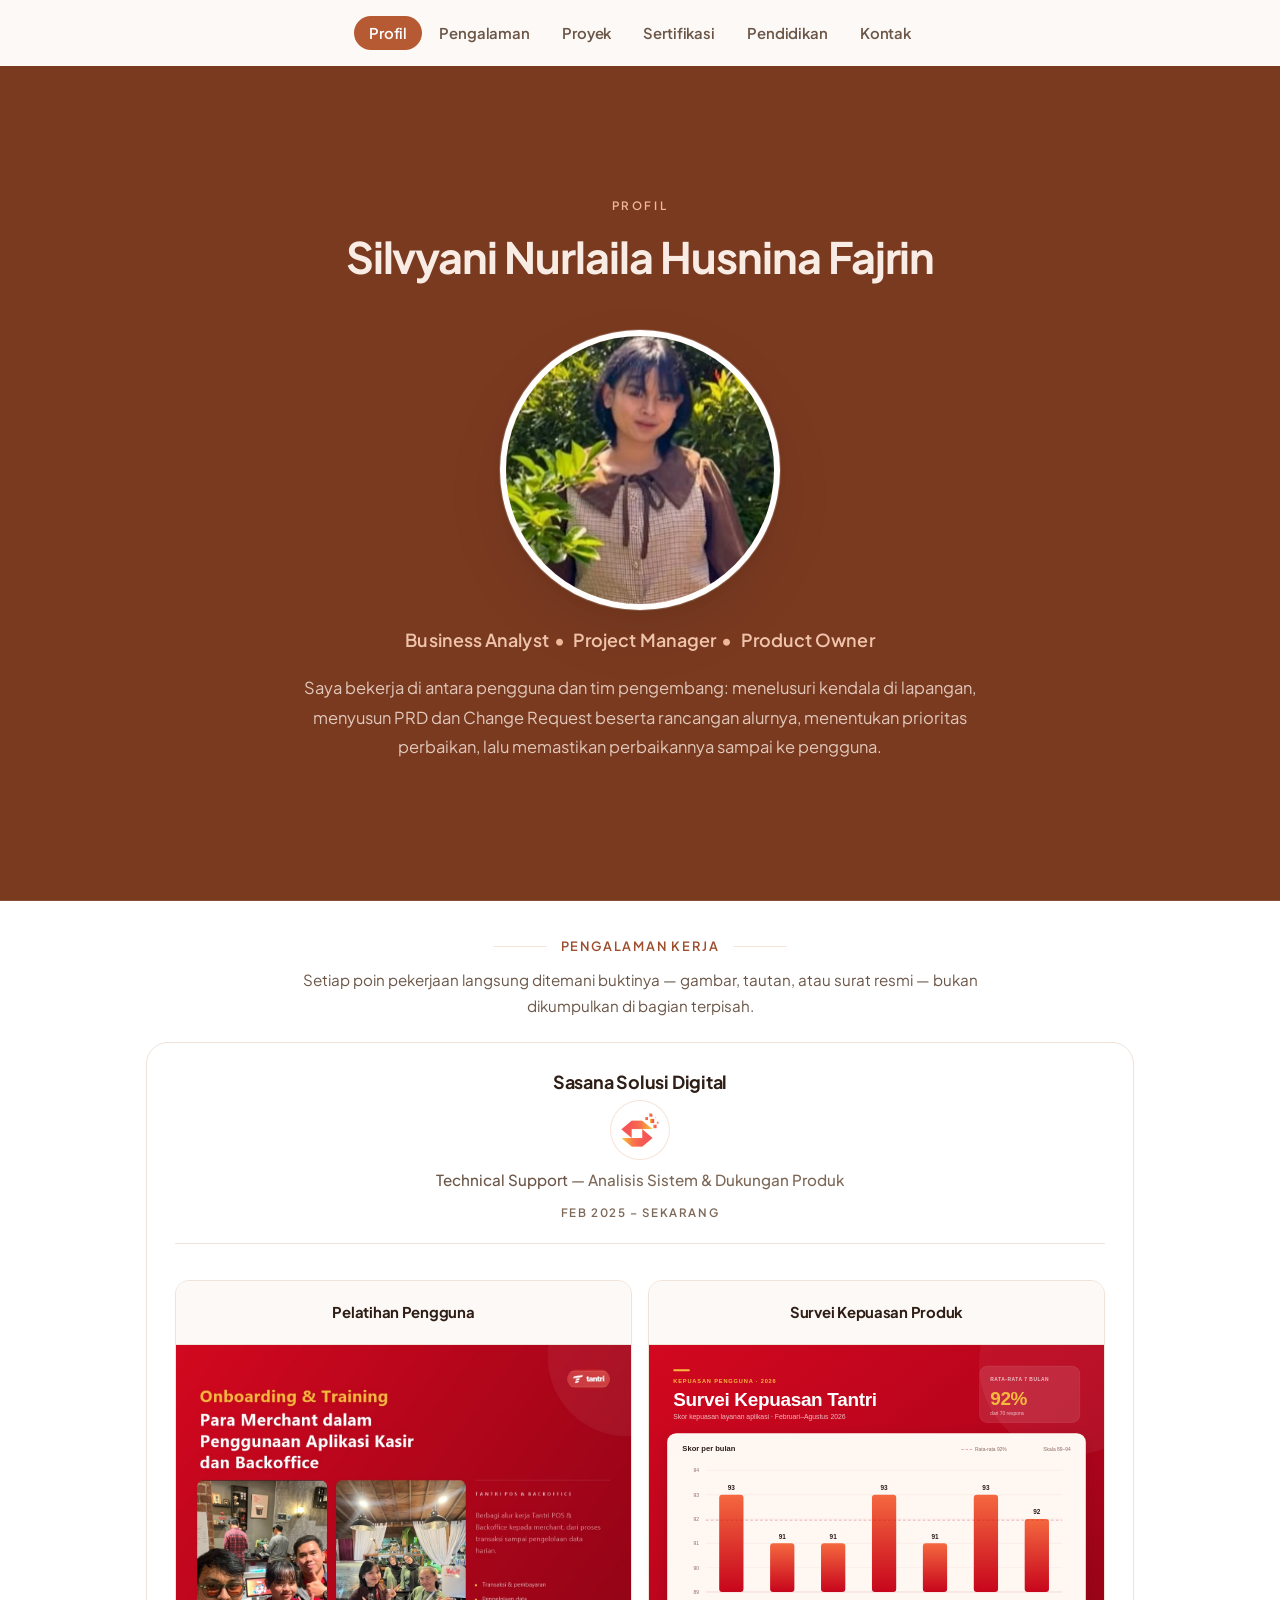
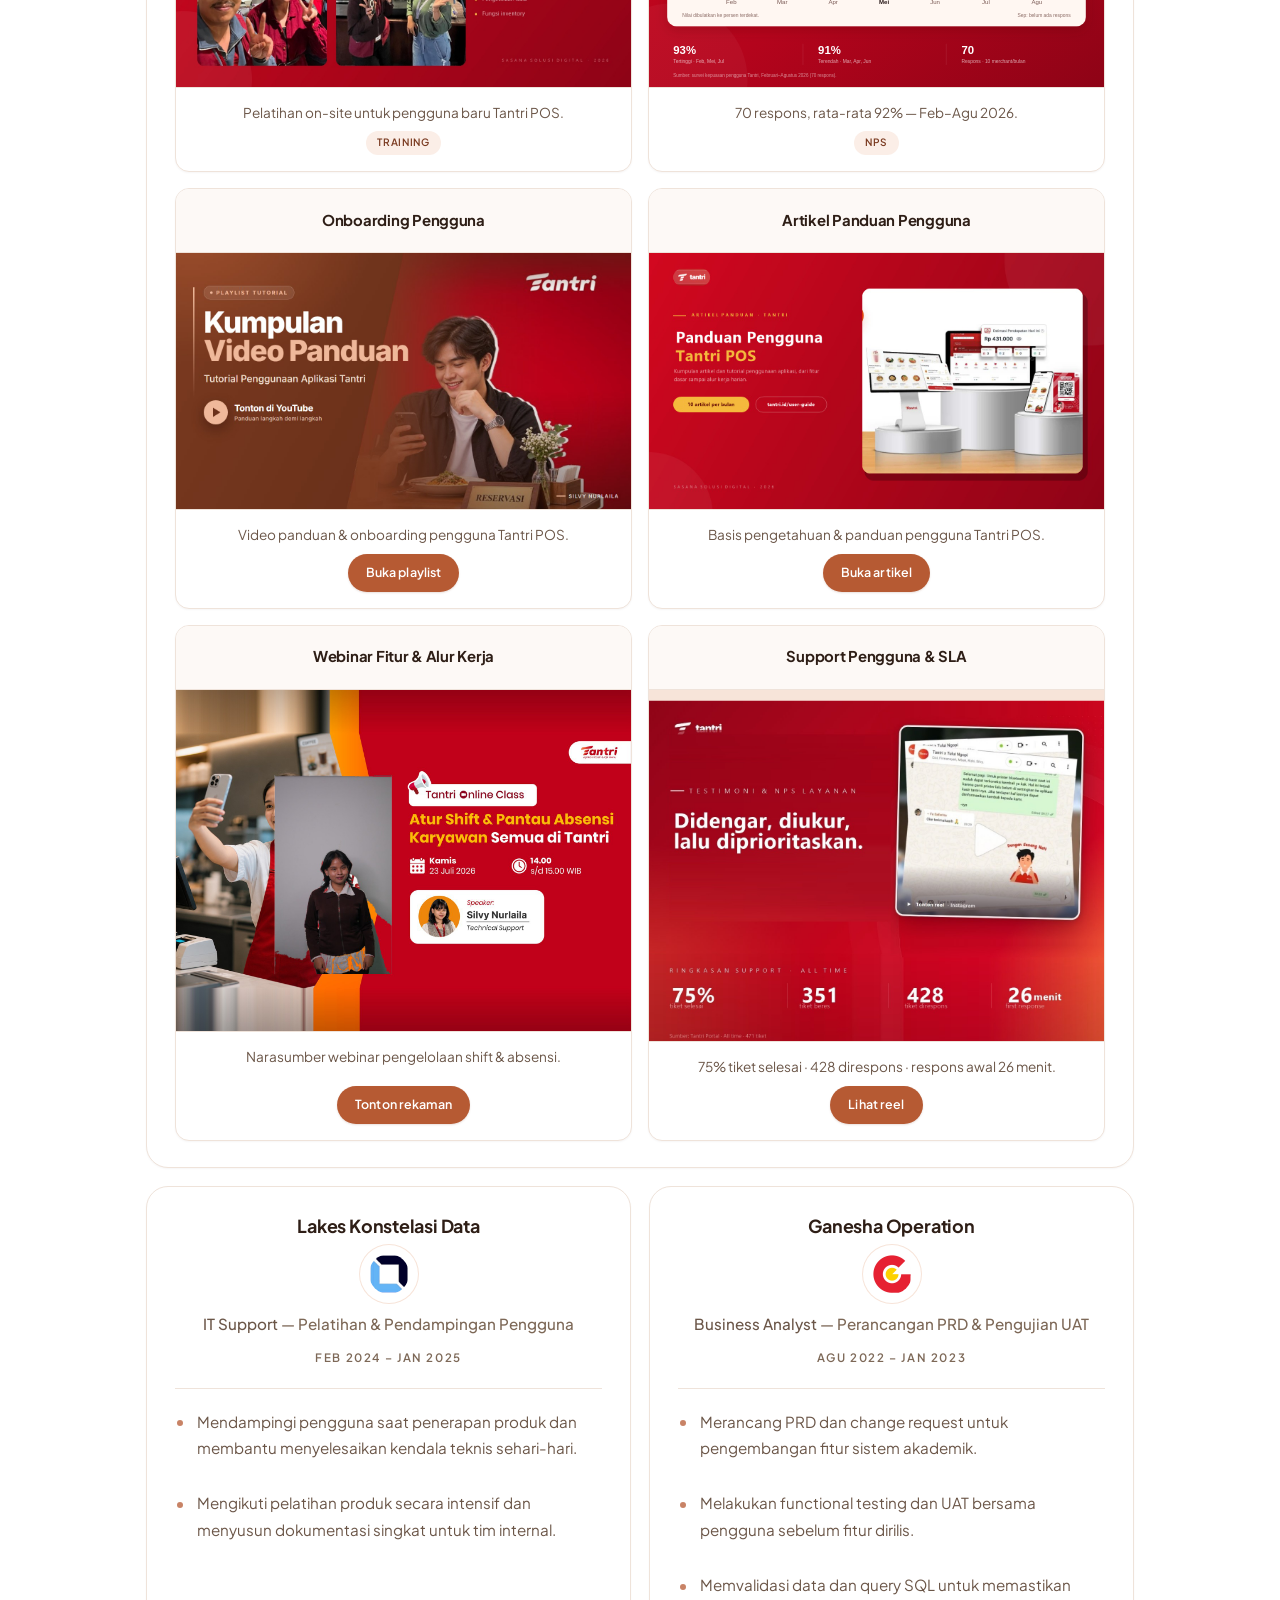
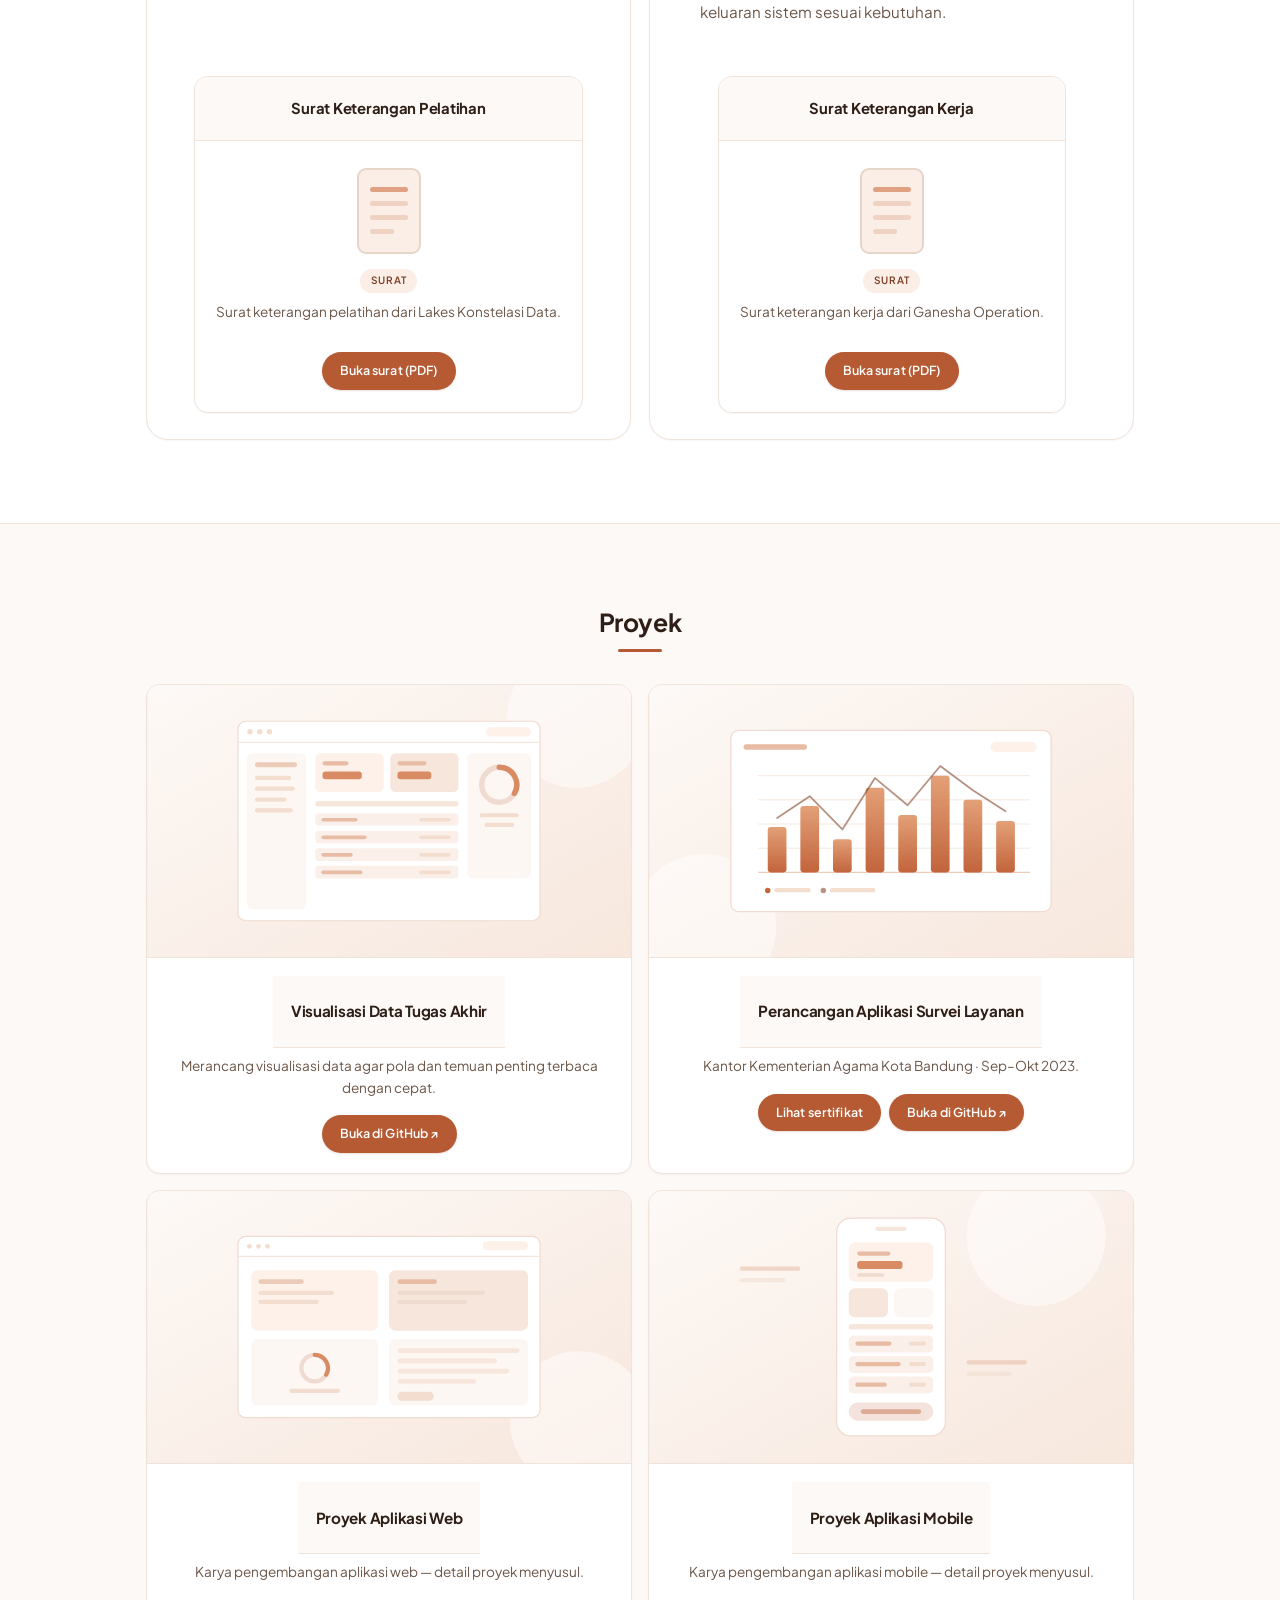
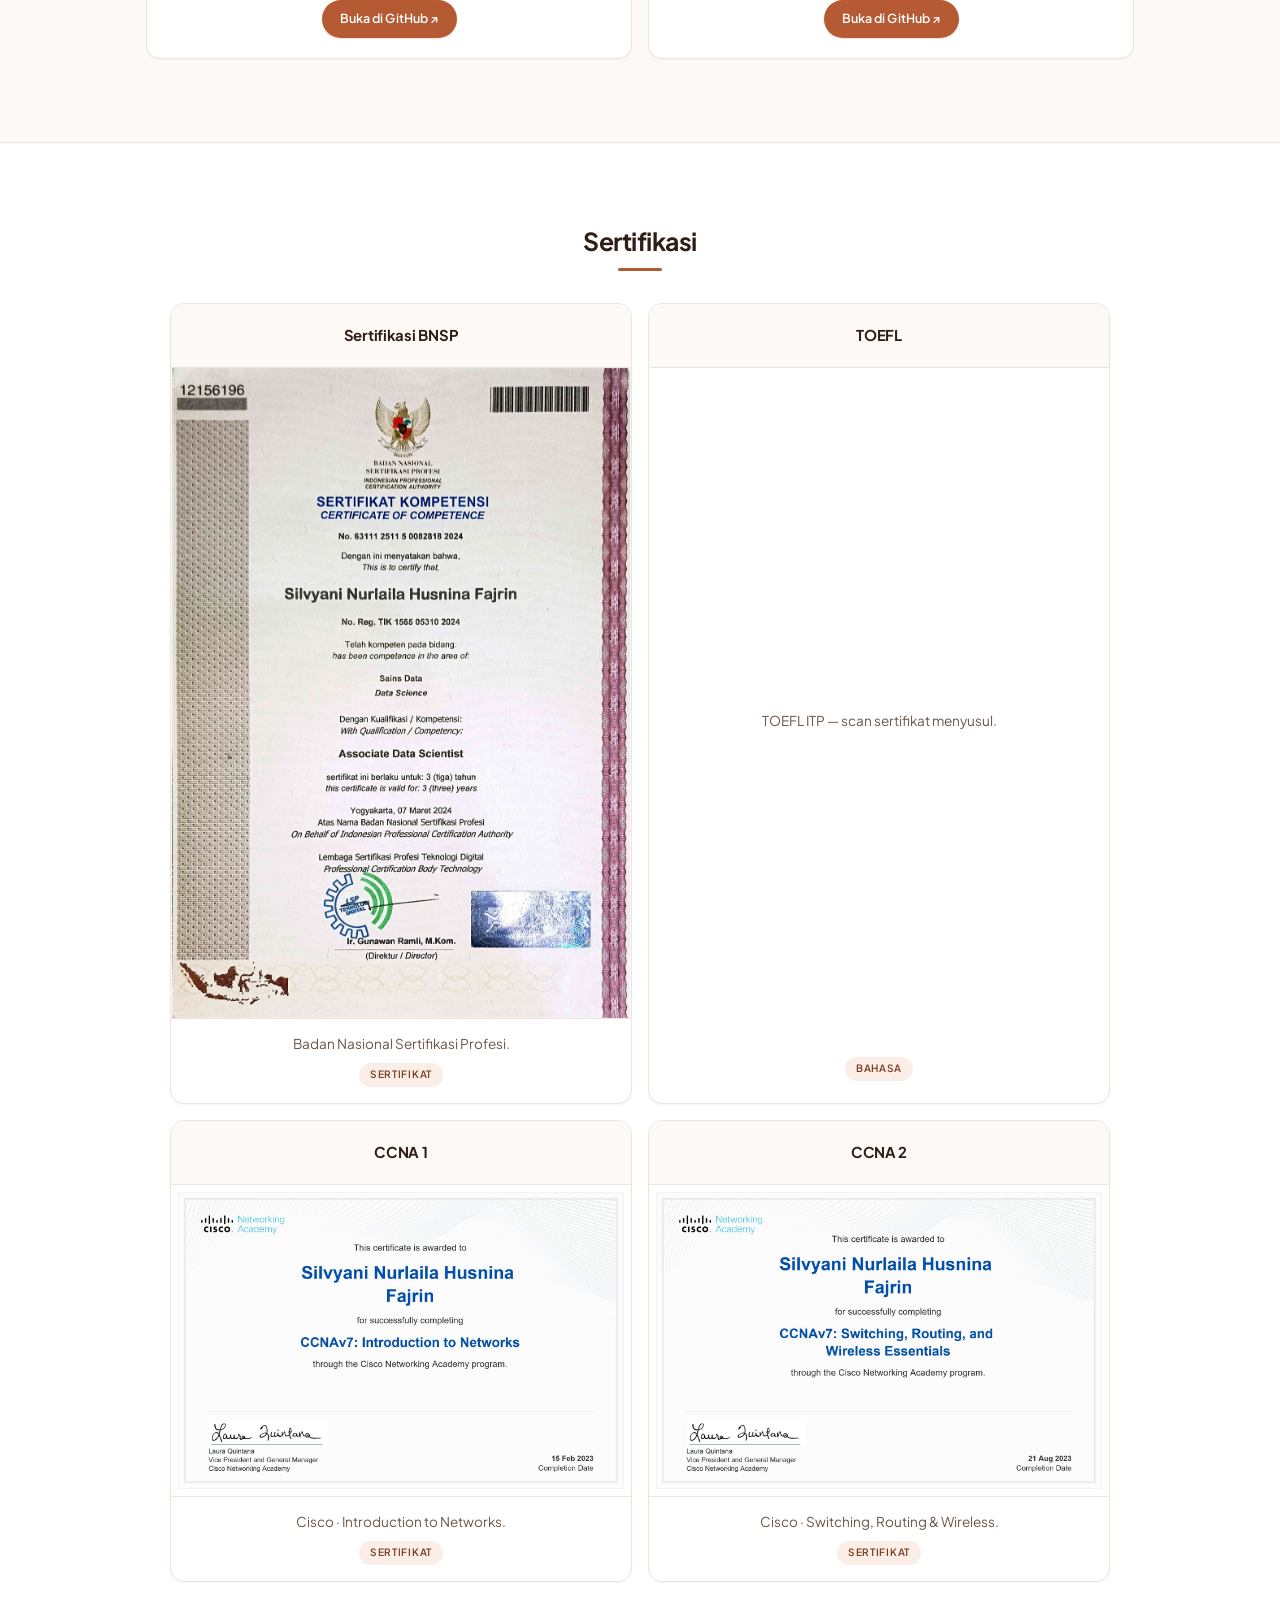
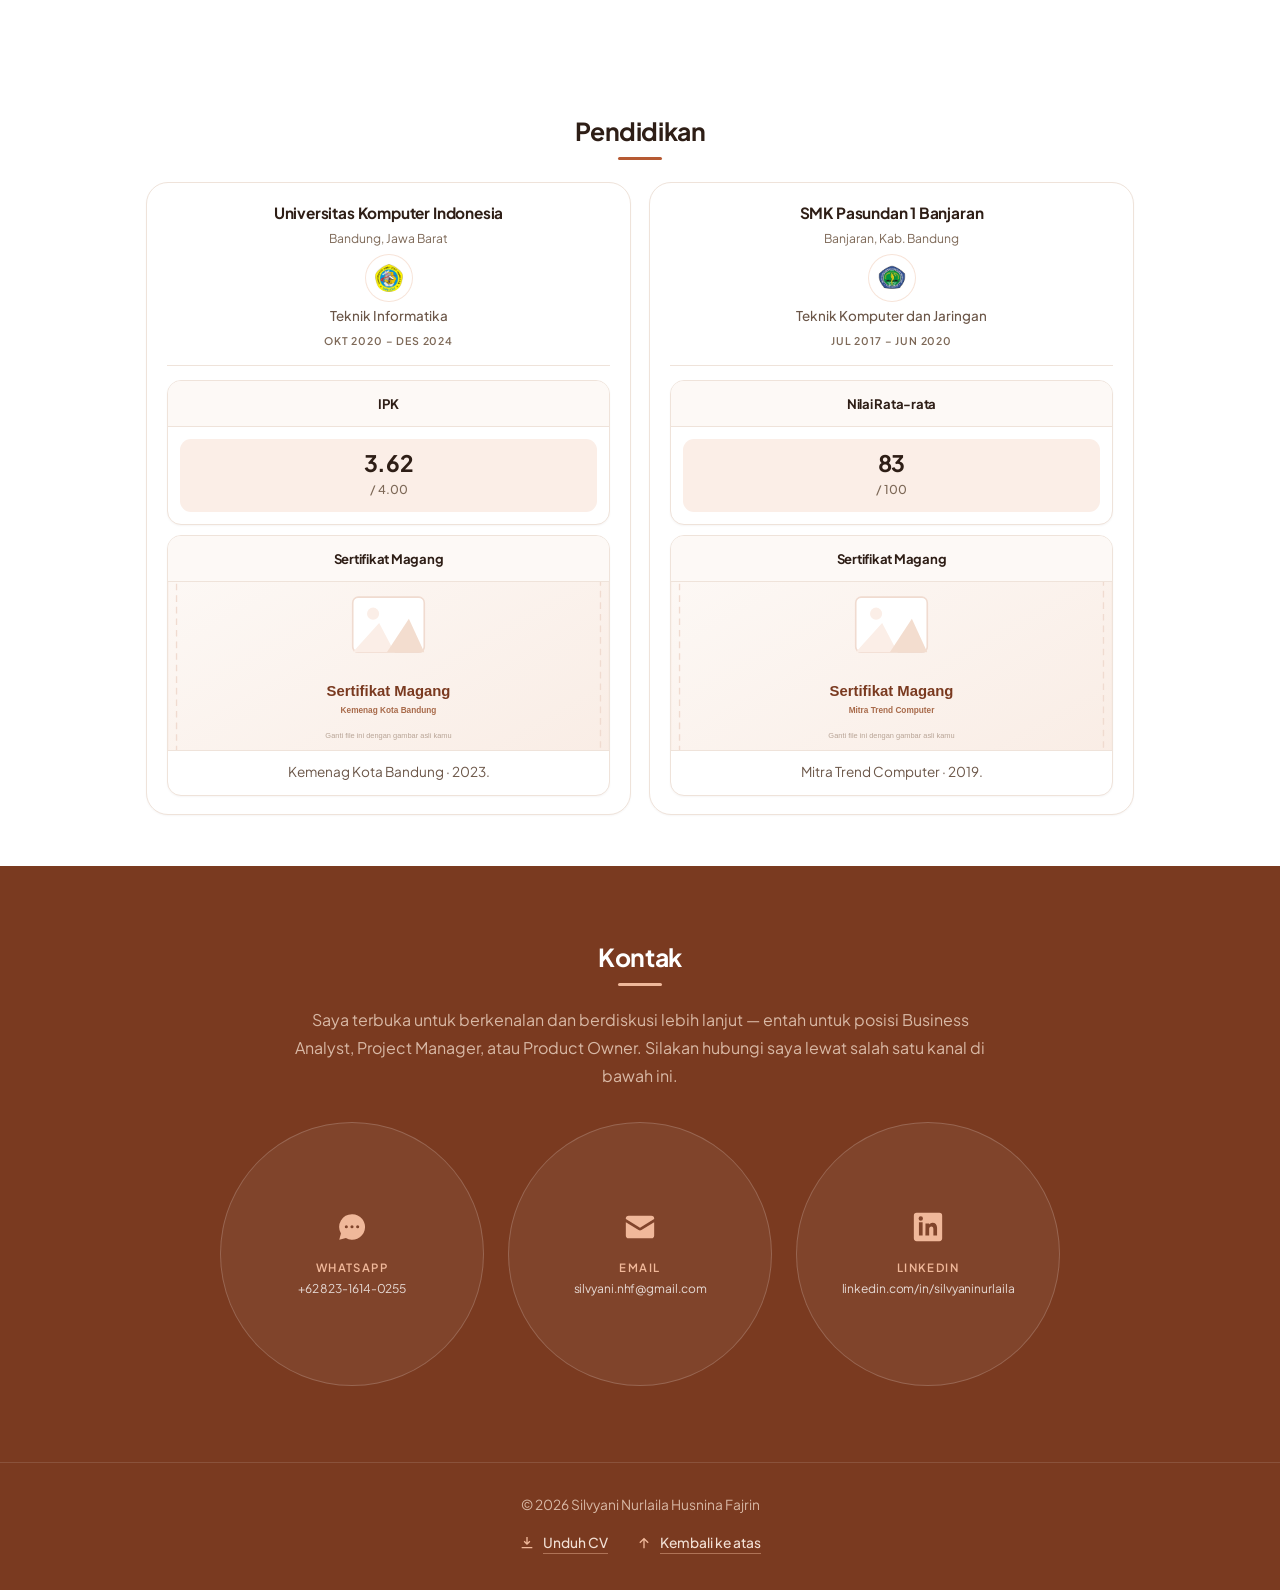
==== index.html @ ac94416b "finitiak commit" ====
﻿<!DOCTYPE html>
<html lang="id">
<head>
  <meta charset="UTF-8">
  <meta name="viewport" content="width=device-width, initial-scale=1">
  <title>Silvyani Nurlaila Husnina Fajrin &mdash; Portofolio</title>
  <meta name="description" content="Portofolio Silvyani Nurlaila Husnina Fajrin &mdash; Business Analyst, Project Manager, dan Product Owner. Pengalaman kerja, proyek, sertifikasi, dan pendidikan dengan bukti di setiap poin.">
  <meta name="theme-color" content="#7a3a20">
  <link rel="icon" type="image/svg+xml" href="assets/favicon.svg">

  <meta property="og:type" content="website">
  <meta property="og:title" content="Silvyani Nurlaila Husnina Fajrin &mdash; Portofolio">
  <meta property="og:description" content="Business Analyst &middot; Project Manager &middot; Product Owner. Setiap poin pengalaman ditemani buktinya.">
  <meta property="og:image" content="assets/foto-profil.jpg">

  <meta name="twitter:card" content="summary">
  <meta name="twitter:title" content="Silvyani Nurlaila Husnina Fajrin &mdash; Portofolio">
  <meta name="twitter:description" content="Business Analyst &middot; Project Manager &middot; Product Owner. Setiap poin pengalaman ditemani buktinya.">
  <meta name="twitter:image" content="assets/foto-profil.jpg">

  <link rel="preconnect" href="https://fonts.googleapis.com">
  <link rel="preconnect" href="https://fonts.gstatic.com" crossorigin>
  <link href="https://fonts.googleapis.com/css2?family=Plus+Jakarta+Sans:wght@400;500;600;700;800&display=swap" rel="stylesheet">
  <link rel="stylesheet" href="style.css">
</head>
<body>

  <a class="skip-link" href="#konten">Langsung ke isi halaman</a>
  <div class="progress" aria-hidden="true"></div>

  <nav class="nav nav--dark" aria-label="Navigasi utama">
    <div class="container nav__inner">
      <ul class="nav__menu">
        <li><a href="#hero">Profil</a></li>
        <li><a href="#pengalaman">Pengalaman</a></li>
        <li><a href="#proyek">Proyek</a></li>
        <li><a href="#sertifikasi">Sertifikasi</a></li>
        <li><a href="#pendidikan">Pendidikan</a></li>
        <li><a href="#kontak">Kontak</a></li>
      </ul>
    </div>
  </nav>

  <main id="konten">

    <section class="hero" id="hero">
      <div class="container">
        <div class="hero__inner">
          <p class="hero__eyebrow">Profil</p>
          <h1 class="hero__name">Silvyani Nurlaila Husnina Fajrin</h1>
          <a class="hero__photo-link" href="#foto-lb" aria-label="Perbesar foto profil">
            <img class="hero__photo" src="assets/foto-profil.jpg" alt="Foto Silvyani Nurlaila Husnina Fajrin" width="280" height="280">
          </a>
          <p class="hero__role">
            <span class="hero__role-item">Business Analyst<i class="sep" aria-hidden="true">&bull;</i></span>
            <span class="hero__role-item">Project Manager<i class="sep" aria-hidden="true">&bull;</i></span>
            <span class="hero__role-item">Product Owner</span>
          </p>
          <p class="hero__lead">
          Saya bekerja di antara pengguna dan tim pengembang: menelusuri kendala di
          lapangan, menyusun PRD dan Change Request beserta rancangan alurnya,
          menentukan prioritas perbaikan, lalu memastikan perbaikannya sampai ke
          pengguna.
          </p>
        </div>
      </div>
    </section>

    <section class="section" id="pengalaman">
      <div class="container">
        <div class="group__head">
          <h2 class="group__title">Pengalaman Kerja</h2>
        </div>
        <p class="section__lead">
          Setiap poin pekerjaan langsung ditemani buktinya &mdash; gambar, tautan,
          atau surat resmi &mdash; bukan dikumpulkan di bagian terpisah.
        </p>

        <div class="timeline">

          <article class="timeline__item">
            <div class="timeline__card">
              <div class="timeline__head">
                <h3 class="timeline__company" translate="no">Sasana Solusi Digital</h3>
                <img class="avatar avatar--logo" src="assets/logo/sasana-solusi-digital.png" alt="Logo Sasana Solusi Digital" width="58" height="58" loading="lazy">
                <p class="timeline__role">Technical Support <span class="timeline__role-alt">&mdash; Analisis Sistem &amp; Dukungan Produk</span></p>
                <span class="timeline__date">Feb 2025 &ndash; Sekarang</span>
              </div>

              <div class="proof-row">

                <article class="proof" id="b10">
                  <h4 class="proof__title">Pelatihan Pengguna</h4>
                  <a class="proof__media" href="#b10-lb" aria-label="Perbesar: Poster dokumentasi pelatihan pengguna">
                    <img src="assets/bukti/training-pengguna.jpg" alt="Poster dokumentasi pelatihan pengguna Tantri POS" loading="lazy">
                  </a>
                  <div class="proof__body">
                    <span class="proof__tag">Training</span>
                    <p class="proof__desc">Pelatihan on-site untuk pengguna baru Tantri POS.</p>
                  </div>
                </article>

                <article class="proof" id="b11">
                  <h4 class="proof__title">Survei Kepuasan Produk</h4>
                  <a class="proof__media" href="#b11-lb" aria-label="Perbesar: Grafik hasil survei NPS">
                    <img src="assets/bukti/laporan-nps.svg" alt="Grafik hasil survei NPS pengguna Tantri POS" loading="lazy">
                  </a>
                  <div class="proof__body">
                    <span class="proof__tag">NPS</span>
                    <p class="proof__desc">70 respons, rata-rata 92% &mdash; Feb&ndash;Agu 2026.</p>
                  </div>
                </article>

                <article class="proof" id="b6">
                  <h4 class="proof__title">Onboarding Pengguna</h4>
                  <a class="proof__media" href="#b6-lb" aria-label="Perbesar: Sampul playlist video panduan">
                    <img src="assets/bukti/video-panduan.jpg" alt="Sampul playlist video panduan Tantri POS" loading="lazy">
                  </a>
                  <div class="proof__body">
                    <p class="proof__desc">Video panduan &amp; onboarding pengguna Tantri POS.</p>
                    <a class="proof__link" href="https://www.youtube.com/playlist?list=PLdjxc7qAYbt_Daw1TVf49DUvS5L2t0mmz" target="_blank" rel="noopener">Buka playlist</a>
                  </div>
                </article>

                <article class="proof" id="b5">
                  <h4 class="proof__title">Artikel Panduan Pengguna</h4>
                  <a class="proof__media" href="#b5-lb" aria-label="Perbesar: Sampul artikel panduan Tantri POS">
                    <img src="assets/bukti/artikel-tantri-pos.jpg" alt="Sampul artikel panduan Tantri POS" loading="lazy">
                  </a>
                  <div class="proof__body">
                    <p class="proof__desc">Basis pengetahuan &amp; panduan pengguna Tantri POS.</p>
                    <a class="proof__link" href="https://tantri.id/user-guide" target="_blank" rel="noopener">Buka artikel</a>
                  </div>
                </article>

                <article class="proof" id="b4">
                  <h4 class="proof__title">Webinar Fitur &amp; Alur Kerja</h4>
                  <a class="proof__media" href="#b4-lb" aria-label="Perbesar: Poster narasumber webinar">
                    <img src="assets/bukti/webinar-piagam.jpg" alt="Poster narasumber webinar Tantri POS" loading="lazy">
                  </a>
                  <div class="proof__body">
                    <p class="proof__desc">Narasumber webinar pengelolaan shift &amp; absensi.</p>
                    <a class="proof__link" href="https://youtu.be/oRsaPGg0RFY" target="_blank" rel="noopener">Tonton rekaman</a>
                  </div>
                </article>

                <article class="proof" id="b12">
                  <h4 class="proof__title">Support Pengguna &amp; SLA</h4>
                  <a class="proof__media" href="#b12-lb" aria-label="Perbesar: Ringkasan respons support">
                    <img src="assets/bukti/respons-support.jpg" alt="Ringkasan respons support: 75% tiket selesai, first response 26 menit" loading="lazy">
                  </a>
                  <div class="proof__body">
                    <p class="proof__desc">75% tiket selesai &middot; 428 direspons &middot; respons awal 26 menit.</p>
                    <a class="proof__link" href="https://www.instagram.com/reel/DdoCma1x6Qi/" target="_blank" rel="noopener">Lihat reel</a>
                  </div>
                </article>

              </div>
            </div>
          </article>

          <article class="timeline__item">
            <div class="timeline__card">
              <div class="timeline__head">
                <h3 class="timeline__company" translate="no">Lakes Konstelasi Data</h3>
                <img class="avatar avatar--logo" src="assets/logo/lakes-konstelasi-data.png" alt="Logo Lakes Konstelasi Data" width="58" height="58" loading="lazy">
                <p class="timeline__role">IT Support <span class="timeline__role-alt">&mdash; Pelatihan &amp; Pendampingan Pengguna</span></p>
                <span class="timeline__date">Feb 2024 &ndash; Jan 2025</span>
              </div>

              <ul class="bullets">
                <li>Mendampingi pengguna saat penerapan produk dan membantu menyelesaikan kendala teknis sehari-hari.</li>
                <li>Mengikuti pelatihan produk secara intensif dan menyusun dokumentasi singkat untuk tim internal.</li>
              </ul>

              <div class="proof-row">
                <a class="proof proof--doc" href="assets/bukti/surat-keterangan-pelatihan.pdf" target="_blank" rel="noopener">
                  <h4 class="proof__title">Surat Keterangan Pelatihan</h4>
                  <div class="proof__body">
                    <svg class="proof__illu" viewBox="0 0 74 88" xmlns="http://www.w3.org/2000/svg" aria-hidden="true">
                      <rect x="6" y="2" width="62" height="84" rx="8" fill="#fbeee7" stroke="#e6d5c9" stroke-width="2"/>
                      <rect x="18" y="20" width="38" height="5" rx="2.5" fill="#e0a183"/>
                      <rect x="18" y="34" width="38" height="5" rx="2.5" fill="#efd2c1"/>
                      <rect x="18" y="48" width="38" height="5" rx="2.5" fill="#efd2c1"/>
                      <rect x="18" y="62" width="24" height="5" rx="2.5" fill="#efd2c1"/>
                    </svg>
                    <span class="proof__tag">Surat</span>
                    <p class="proof__desc">Surat keterangan pelatihan dari Lakes Konstelasi Data.</p>
                    <span class="proof__link">Buka surat (PDF)</span>
                  </div>
                </a>
              </div>
            </div>
          </article>

          <article class="timeline__item">
            <div class="timeline__card">
              <div class="timeline__head">
                <h3 class="timeline__company" translate="no">Ganesha Operation</h3>
                <img class="avatar avatar--logo" src="assets/logo/ganesha-operation.png" alt="Logo Ganesha Operation" width="58" height="58" loading="lazy">
                <p class="timeline__role">Business Analyst <span class="timeline__role-alt">&mdash; Perancangan PRD &amp; Pengujian UAT</span></p>
                <span class="timeline__date">Agu 2022 &ndash; Jan 2023</span>
              </div>

              <ul class="bullets">
                <li>Merancang PRD dan change request untuk pengembangan fitur sistem akademik.</li>
                <li>Melakukan functional testing dan UAT bersama pengguna sebelum fitur dirilis.</li>
                <li>Memvalidasi data dan query SQL untuk memastikan keluaran sistem sesuai kebutuhan.</li>
              </ul>

              <div class="proof-row">
                <a class="proof proof--doc" href="assets/bukti/surat-keterangan-kerja.pdf" target="_blank" rel="noopener">
                  <h4 class="proof__title">Surat Keterangan Kerja</h4>
                  <div class="proof__body">
                    <svg class="proof__illu" viewBox="0 0 74 88" xmlns="http://www.w3.org/2000/svg" aria-hidden="true">
                      <rect x="6" y="2" width="62" height="84" rx="8" fill="#fbeee7" stroke="#e6d5c9" stroke-width="2"/>
                      <rect x="18" y="20" width="38" height="5" rx="2.5" fill="#e0a183"/>
                      <rect x="18" y="34" width="38" height="5" rx="2.5" fill="#efd2c1"/>
                      <rect x="18" y="48" width="38" height="5" rx="2.5" fill="#efd2c1"/>
                      <rect x="18" y="62" width="24" height="5" rx="2.5" fill="#efd2c1"/>
                    </svg>
                    <span class="proof__tag">Surat</span>
                    <p class="proof__desc">Surat keterangan kerja dari Ganesha Operation.</p>
                    <span class="proof__link">Buka surat (PDF)</span>
                  </div>
                </a>
              </div>
            </div>
          </article>

        </div>
      </div>
    </section>

    <section class="section section--alt" id="proyek">
      <div class="container">
        <h2 class="section__title">Proyek</h2>

        <div class="project-grid">

          <article class="project-card" id="p1">
            <div class="project-card__media">
              <img src="assets/bukti/proyek-1.svg" alt="Pratinjau visualisasi data tugas akhir" loading="lazy">
            </div>
            <div class="project-card__body">
              <h3 class="project-card__title">Visualisasi Data Tugas Akhir</h3>
              <p class="project-card__desc">Merancang visualisasi data agar pola dan temuan penting terbaca dengan cepat.</p>
              <a class="proof__link project-card__link" href="#" data-github="">Buka di GitHub &nearr;</a>
            </div>
          </article>

          <article class="project-card" id="p2">
            <div class="project-card__media">
              <img src="assets/bukti/proyek-2.svg" alt="Pratinjau perancangan aplikasi survei layanan" loading="lazy">
            </div>
            <div class="project-card__body">
              <h3 class="project-card__title">Perancangan Aplikasi Survei Layanan</h3>
              <p class="project-card__desc">Kantor Kementerian Agama Kota Bandung &middot; Sep&ndash;Okt 2023.</p>
              <div class="proof__actions">
                <a class="proof__link" href="#b2-lb">Lihat sertifikat</a>
                <a class="proof__link project-card__link" href="#" data-github="">Buka di GitHub &nearr;</a>
              </div>
            </div>
          </article>

          <article class="project-card" id="p3">
            <div class="project-card__media">
              <img src="assets/bukti/proyek-3.svg" alt="Pratinjau proyek aplikasi web" loading="lazy">
            </div>
            <div class="project-card__body">
              <h3 class="project-card__title">Proyek Aplikasi Web</h3>
              <p class="project-card__desc">Karya pengembangan aplikasi web &mdash; detail proyek menyusul.</p>
              <a class="proof__link project-card__link" href="#" data-github="">Buka di GitHub &nearr;</a>
            </div>
          </article>

          <article class="project-card" id="p4">
            <div class="project-card__media">
              <img src="assets/bukti/proyek-4.svg" alt="Pratinjau proyek aplikasi mobile" loading="lazy">
            </div>
            <div class="project-card__body">
              <h3 class="project-card__title">Proyek Aplikasi Mobile</h3>
              <p class="project-card__desc">Karya pengembangan aplikasi mobile &mdash; detail proyek menyusul.</p>
              <a class="proof__link project-card__link" href="#" data-github="">Buka di GitHub &nearr;</a>
            </div>
          </article>

        </div>
      </div>
    </section>

    <section class="section" id="sertifikasi">
      <div class="container">
        <h2 class="section__title">Sertifikasi</h2>

        <div class="proof-row">

          <article class="proof" id="b1">
            <h3 class="proof__title">Sertifikasi BNSP</h3>
            <a class="proof__media" href="#b1-lb" aria-label="Perbesar: Sertifikat kompetensi BNSP">
              <img src="assets/bukti/sertifikat-bnsp.jpg" alt="Sertifikat kompetensi dari BNSP" loading="lazy">
            </a>
            <div class="proof__body">
              <span class="proof__tag">Sertifikat</span>
              <p class="proof__desc">Badan Nasional Sertifikasi Profesi.</p>
            </div>
          </article>

          <article class="proof proof--doc">
            <h3 class="proof__title">TOEFL</h3>
            <div class="proof__body">
              <span class="proof__tag">Bahasa</span>
              <p class="proof__desc">TOEFL ITP &mdash; scan sertifikat menyusul.</p>
            </div>
          </article>

          <article class="proof" id="b13">
            <h3 class="proof__title">CCNA 1</h3>
            <a class="proof__media" href="#b13-lb" aria-label="Perbesar: Sertifikat CCNA 1">
              <img src="assets/bukti/sertifikat-ccna-1.jpg" alt="Sertifikat CCNAv7: Introduction to Networks" loading="lazy">
            </a>
            <div class="proof__body">
              <span class="proof__tag">Sertifikat</span>
              <p class="proof__desc">Cisco &middot; Introduction to Networks.</p>
            </div>
          </article>

          <article class="proof" id="b14">
            <h3 class="proof__title">CCNA 2</h3>
            <a class="proof__media" href="#b14-lb" aria-label="Perbesar: Sertifikat CCNA 2">
              <img src="assets/bukti/sertifikat-ccna-2.jpg" alt="Sertifikat CCNAv7: Switching, Routing, and Wireless Essentials" loading="lazy">
            </a>
            <div class="proof__body">
              <span class="proof__tag">Sertifikat</span>
              <p class="proof__desc">Cisco &middot; Switching, Routing &amp; Wireless.</p>
            </div>
          </article>

        </div>
      </div>
    </section>

    <section class="section" id="pendidikan">
      <div class="container">
        <h2 class="section__title">Pendidikan</h2>

        <div class="timeline timeline--edu">

          <article class="timeline__item">
            <div class="timeline__card">
              <div class="timeline__head">
                <h3 class="timeline__company" translate="no">Universitas Komputer Indonesia</h3>
                <span class="timeline__meta" translate="no">Bandung, Jawa Barat</span>
                <img class="avatar avatar--logo" src="assets/logo/unikom.jpg" alt="Logo Universitas Komputer Indonesia" width="58" height="58" loading="lazy">
                <p class="timeline__role">Teknik Informatika</p>
                <span class="timeline__date">Okt 2020 &ndash; Des 2024</span>
              </div>

              <div class="proof-row">

                <article class="proof proof--doc">
                  <h4 class="proof__title">IPK</h4>
                  <div class="proof__body">
                    <div class="proof__stat">
                      <p class="proof__value">3.62</p>
                      <span class="proof__value-sub">/ 4.00</span>
                    </div>
                    <!-- PDF suratnya nempel di sini kalau nanti mau dipasang:
                         <a class="proof__link" href="assets/bukti/surat-keterangan-lulus-unikom.pdf" target="_blank" rel="noopener">Buka surat (PDF)</a> -->
                  </div>
                </article>

                <article class="proof" id="b2">
                  <h4 class="proof__title">Sertifikat Magang</h4>
                  <a class="proof__media" href="#b2-lb" aria-label="Perbesar: Sertifikat magang Kementerian Agama Kota Bandung">
                    <img src="assets/bukti/sertifikat-kemenag.svg" alt="Sertifikat magang Kantor Kementerian Agama Kota Bandung" loading="lazy">
                  </a>
                  <div class="proof__body">
                    <p class="proof__desc">Kemenag Kota Bandung &middot; 2023.</p>
                  </div>
                </article>

              </div>
            </div>
          </article>

          <article class="timeline__item">
            <div class="timeline__card">
              <div class="timeline__head">
                <h3 class="timeline__company" translate="no">SMK Pasundan 1 Banjaran</h3>
                <span class="timeline__meta" translate="no">Banjaran, Kab. Bandung</span>
                <img class="avatar avatar--logo" src="assets/logo/smea.jpg" alt="Logo SMK Pasundan 1 Banjaran" width="58" height="58" loading="lazy">
                <p class="timeline__role">Teknik Komputer dan Jaringan</p>
                <span class="timeline__date">Jul 2017 &ndash; Jun 2020</span>
              </div>

              <div class="proof-row">

                <article class="proof proof--doc">
                  <h4 class="proof__title">Nilai Rata-rata</h4>
                  <div class="proof__body">
                    <div class="proof__stat">
                      <p class="proof__value">83</p>
                      <span class="proof__value-sub">/ 100</span>
                    </div>
                  </div>
                </article>

                <article class="proof" id="b3">
                  <h4 class="proof__title">Sertifikat Magang</h4>
                  <a class="proof__media" href="#b3-lb" aria-label="Perbesar: Sertifikat magang Mitra Trend Computer">
                    <img src="assets/bukti/sertifikat-mitra-trend.svg" alt="Sertifikat magang Mitra Trend Computer" loading="lazy">
                  </a>
                  <div class="proof__body">
                    <p class="proof__desc">Mitra Trend Computer &middot; 2019.</p>
                  </div>
                </article>

              </div>
            </div>
          </article>

        </div>
      </div>
    </section>

    <section class="section section--dark" id="kontak">
      <div class="container">
        <h2 class="section__title section__title--light">Kontak</h2>
        <p class="contact__lead">
          Saya terbuka untuk berkenalan dan berdiskusi lebih lanjut &mdash; entah untuk
          posisi Business Analyst, Project Manager, atau Product Owner. Silakan
          hubungi saya lewat salah satu kanal di bawah ini.
        </p>

        <div class="contact-bullets">

          <a class="contact-bullet" href="https://wa.me/6282316140255" target="_blank" rel="noopener">
            <span class="contact-bullet__circle">
              <svg viewBox="0 0 24 24" xmlns="http://www.w3.org/2000/svg" aria-hidden="true">
                <path d="M12 3a9 9 0 0 0-7.8 13.5L3 21l4.7-1.2A9 9 0 1 0 12 3zm-4 9.9a1.1 1.1 0 1 1 0-2.2 1.1 1.1 0 0 1 0 2.2zm4 0a1.1 1.1 0 1 1 0-2.2 1.1 1.1 0 0 1 0 2.2zm4 0a1.1 1.1 0 1 1 0-2.2 1.1 1.1 0 0 1 0 2.2z"/>
              </svg>
            </span>
            <span class="contact-bullet__label">WhatsApp</span>
            <span class="contact-bullet__value">+62 823-1614-0255</span>
          </a>

          <a class="contact-bullet" href="mailto:silvyani.nhf@gmail.com">
            <span class="contact-bullet__circle">
              <svg viewBox="0 0 24 24" xmlns="http://www.w3.org/2000/svg" aria-hidden="true">
                <path d="M4 4h16a2 2 0 0 1 2 2v.3l-10 6.2L2 6.3V6a2 2 0 0 1 2-2z"/>
                <path d="M2 8.6V18a2 2 0 0 0 2 2h16a2 2 0 0 0 2-2V8.6l-9 5.6c-.6.4-1.4.4-2 0L2 8.6z"/>
              </svg>
            </span>
            <span class="contact-bullet__label">Email</span>
            <span class="contact-bullet__value">silvyani.nhf@gmail.com</span>
          </a>

          <a class="contact-bullet" href="https://www.linkedin.com/in/silvyaninurlaila" target="_blank" rel="noopener">
            <span class="contact-bullet__circle">
              <svg viewBox="0 0 24 24" xmlns="http://www.w3.org/2000/svg" aria-hidden="true">
                <path d="M4 2h16a2 2 0 0 1 2 2v16a2 2 0 0 1-2 2H4a2 2 0 0 1-2-2V4a2 2 0 0 1 2-2zm4.2 6.6H5.6V18h2.6V8.6zM6.9 7.5a1.55 1.55 0 1 0 0-3.1 1.55 1.55 0 0 0 0 3.1zM18.4 12.6c0-2.5-1.34-3.66-3.13-3.66-1.44 0-2.09.8-2.45 1.35V9.6h-2.6c.03.75 0 8.4 0 8.4h2.6v-4.7c0-.25.02-.5.1-.68.2-.5.66-1.02 1.44-1.02 1.02 0 1.43.77 1.43 1.9V18h2.6v-5.4z"/>
              </svg>
            </span>
            <span class="contact-bullet__label">LinkedIn</span>
            <span class="contact-bullet__value">linkedin.com/in/silvyaninurlaila</span>
          </a>

        </div>
      </div>
    </section>

    <div class="lightbox" id="foto-lb" role="dialog" aria-modal="true" aria-label="Pratinjau: Foto profil">
      <a class="lightbox__backdrop" href="#hero" aria-label="Tutup pratinjau"></a>
      <figure class="lightbox__figure">
        <img src="assets/foto-profil.jpg" alt="Foto Silvyani Nurlaila Husnina Fajrin">
        <figcaption>Silvyani Nurlaila Husnina Fajrin</figcaption>
      </figure>
      <a class="lightbox__close" href="#hero" aria-label="Tutup">&times;</a>
    </div>

    <div class="lightbox" id="b1-lb" role="dialog" aria-modal="true" aria-label="Pratinjau: Sertifikat BNSP">
      <a class="lightbox__backdrop" href="#b1" aria-label="Tutup pratinjau"></a>
      <figure class="lightbox__figure">
        <img src="assets/bukti/sertifikat-bnsp.jpg" alt="Sertifikat kompetensi dari BNSP">
        <figcaption>Sertifikasi kompetensi &mdash; Badan Nasional Sertifikasi Profesi</figcaption>
      </figure>
      <a class="lightbox__close" href="#b1" aria-label="Tutup">&times;</a>
    </div>

    <div class="lightbox" id="b2-lb" role="dialog" aria-modal="true" aria-label="Pratinjau: Sertifikat magang Kementerian Agama Kota Bandung">
      <a class="lightbox__backdrop" href="#b2" aria-label="Tutup pratinjau"></a>
      <figure class="lightbox__figure">
        <img src="assets/bukti/sertifikat-kemenag.svg" alt="Sertifikat magang Kantor Kementerian Agama Kota Bandung">
        <figcaption>Sertifikat magang &mdash; Kantor Kementerian Agama Kota Bandung</figcaption>
      </figure>
      <a class="lightbox__close" href="#b2" aria-label="Tutup">&times;</a>
    </div>

    <div class="lightbox" id="b3-lb" role="dialog" aria-modal="true" aria-label="Pratinjau: Sertifikat magang Mitra Trend Computer">
      <a class="lightbox__backdrop" href="#b3" aria-label="Tutup pratinjau"></a>
      <figure class="lightbox__figure">
        <img src="assets/bukti/sertifikat-mitra-trend.svg" alt="Sertifikat magang Mitra Trend Computer">
        <figcaption>Sertifikat magang &mdash; Mitra Trend Computer</figcaption>
      </figure>
      <a class="lightbox__close" href="#b3" aria-label="Tutup">&times;</a>
    </div>

    <div class="lightbox" id="b4-lb" role="dialog" aria-modal="true" aria-label="Pratinjau: Poster narasumber webinar">
      <a class="lightbox__backdrop" href="#b4" aria-label="Tutup pratinjau"></a>
      <figure class="lightbox__figure">
        <img src="assets/bukti/webinar-piagam.jpg" alt="Poster narasumber webinar Tantri POS">
        <figcaption>Poster narasumber webinar &mdash; Pengelolaan Shift &amp; Absensi</figcaption>
      </figure>
      <a class="lightbox__close" href="#b4" aria-label="Tutup">&times;</a>
    </div>

    <div class="lightbox" id="b5-lb" role="dialog" aria-modal="true" aria-label="Pratinjau: Sampul artikel panduan Tantri POS">
      <a class="lightbox__backdrop" href="#b5" aria-label="Tutup pratinjau"></a>
      <figure class="lightbox__figure">
        <img src="assets/bukti/artikel-tantri-pos.jpg" alt="Sampul artikel panduan Tantri POS">
        <figcaption>Artikel Panduan &amp; Basis Pengetahuan Tantri POS</figcaption>
      </figure>
      <a class="lightbox__close" href="#b5" aria-label="Tutup">&times;</a>
    </div>

    <div class="lightbox" id="b6-lb" role="dialog" aria-modal="true" aria-label="Pratinjau: Sampul playlist video panduan">
      <a class="lightbox__backdrop" href="#b6" aria-label="Tutup pratinjau"></a>
      <figure class="lightbox__figure">
        <img src="assets/bukti/video-panduan.jpg" alt="Sampul playlist video panduan Tantri POS">
        <figcaption>Video Panduan &amp; Onboarding Pengguna Tantri POS</figcaption>
      </figure>
      <a class="lightbox__close" href="#b6" aria-label="Tutup">&times;</a>
    </div>

    <div class="lightbox" id="b10-lb" role="dialog" aria-modal="true" aria-label="Pratinjau: Poster dokumentasi pelatihan">
      <a class="lightbox__backdrop" href="#b10" aria-label="Tutup pratinjau"></a>
      <figure class="lightbox__figure">
        <img src="assets/bukti/training-pengguna.jpg" alt="Poster dokumentasi pelatihan pengguna Tantri POS">
        <figcaption>Dokumentasi pelatihan pengguna Tantri POS</figcaption>
      </figure>
      <a class="lightbox__close" href="#b10" aria-label="Tutup">&times;</a>
    </div>

    <div class="lightbox" id="b11-lb" role="dialog" aria-modal="true" aria-label="Pratinjau: Grafik hasil survei NPS">
      <a class="lightbox__backdrop" href="#b11" aria-label="Tutup pratinjau"></a>
      <figure class="lightbox__figure">
        <img src="assets/bukti/laporan-nps.svg" alt="Grafik hasil survei NPS pengguna Tantri POS">
        <figcaption>Hasil survei kepuasan pengguna (NPS) &mdash; Feb&ndash;Agu 2026</figcaption>
      </figure>
      <a class="lightbox__close" href="#b11" aria-label="Tutup">&times;</a>
    </div>

    <div class="lightbox" id="b12-lb" role="dialog" aria-modal="true" aria-label="Pratinjau: Ringkasan respons support">
      <a class="lightbox__backdrop" href="#b12" aria-label="Tutup pratinjau"></a>
      <figure class="lightbox__figure">
        <img src="assets/bukti/respons-support.jpg" alt="Ringkasan respons support Tantri POS">
        <figcaption>Ringkasan support: 75% tiket selesai &middot; first response 26 menit</figcaption>
      </figure>
      <a class="lightbox__close" href="#b12" aria-label="Tutup">&times;</a>
    </div>

    <div class="lightbox" id="b13-lb" role="dialog" aria-modal="true" aria-label="Pratinjau: Sertifikat CCNA 1">
      <a class="lightbox__backdrop" href="#b13" aria-label="Tutup pratinjau"></a>
      <figure class="lightbox__figure">
        <img src="assets/bukti/sertifikat-ccna-1.jpg" alt="Sertifikat CCNAv7: Introduction to Networks">
        <figcaption>CCNAv7: Introduction to Networks &mdash; Cisco Networking Academy</figcaption>
      </figure>
      <a class="lightbox__close" href="#b13" aria-label="Tutup">&times;</a>
    </div>

    <div class="lightbox" id="b14-lb" role="dialog" aria-modal="true" aria-label="Pratinjau: Sertifikat CCNA 2">
      <a class="lightbox__backdrop" href="#b14" aria-label="Tutup pratinjau"></a>
      <figure class="lightbox__figure">
        <img src="assets/bukti/sertifikat-ccna-2.jpg" alt="Sertifikat CCNAv7: Switching, Routing, and Wireless Essentials">
        <figcaption>CCNAv7: Switching, Routing, and Wireless Essentials &mdash; Cisco Networking Academy</figcaption>
      </figure>
      <a class="lightbox__close" href="#b14" aria-label="Tutup">&times;</a>
    </div>

  </main>

  <footer class="footer">
    <div class="container footer__inner">
      <p>&copy; 2026 Silvyani Nurlaila Husnina Fajrin</p>
      <div class="footer__links">
        <a class="footer__cv" href="assets/CV-Silvyani-Nurlaila-Husnina-Fajrin.pdf" target="_blank" rel="noopener">
          <svg viewBox="0 0 24 24" xmlns="http://www.w3.org/2000/svg" aria-hidden="true">
            <path d="M11 3h2v8.2l2.6-2.6 1.4 1.4-5 5-5-5 1.4-1.4L11 11.2V3zM4 18h16v2H4v-2z"/>
          </svg>
          Unduh CV
        </a>
        <a class="footer__top" href="#hero">
          <svg viewBox="0 0 24 24" xmlns="http://www.w3.org/2000/svg" aria-hidden="true">
            <path d="M12 4l7 7-1.4 1.4L13 7.8V20h-2V7.8l-4.6 4.6L5 11l7-7z"/>
          </svg>
          Kembali ke atas
        </a>
      </div>
    </div>
  </footer>

  <script>
    const nav = document.querySelector('.nav');
    const bar = document.querySelector('.progress');
    const links = Array.from(document.querySelectorAll('.nav__menu a'));
    const parts = links.map(a => document.querySelector(a.getAttribute('href')));
    const darkZones = Array.from(document.querySelectorAll('.hero, #kontak'));

    function update() {
      nav.classList.toggle('is-scrolled', window.scrollY > 8);
      nav.classList.toggle('nav--dark', darkZones.some(el => {
        const r = el.getBoundingClientRect();
        return r.top <= 0 && r.bottom > nav.offsetHeight;
      }));
      const probe = window.scrollY + nav.offsetHeight + 48;
      let target = parts[0];
      parts.forEach(part => { if (part && part.offsetTop <= probe) target = part; });
      if (window.innerHeight + window.scrollY >= document.documentElement.scrollHeight - 2) {
        target = parts[parts.length - 1];
      }
      links.forEach(a => {
        const on = a.getAttribute('href') === '#' + target.id;
        a.classList.toggle('is-active', on);
        if (on) { a.setAttribute('aria-current', 'location'); } else { a.removeAttribute('aria-current'); }
      });
      if (!CSS.supports('animation-timeline: scroll()')) {
        const max = document.documentElement.scrollHeight - window.innerHeight;
        bar.style.transform = 'scaleX(' + (max > 0 ? window.scrollY / max : 0) + ')';
      }
    }
    document.addEventListener('scroll', update, { passive: true });
    update();

    document.querySelectorAll('[data-github]').forEach(a => {
      if (a.dataset.github) { a.href = a.dataset.github; a.target = '_blank'; a.rel = 'noopener'; }
      a.addEventListener('click', e => { if (!a.dataset.github) e.preventDefault(); });
    });
  </script>
</body>
</html>
---- style.css ----
/* =========================================================
   Portofolio — Silvyani Nurlaila Husnina Fajrin
   Palet  : Terracotta Hangat
   Gaya   : bersih, lapang, rata tengah
   HTML + CSS murni, ditambah satu skrip kecil penanda menu
   ========================================================= */

:root {
  /* ================= WARNA =================
     Satu warna = satu peran. Tidak ada warna yang dipakai untuk dua
     maksud berbeda, jadi artinya bisa ditebak tanpa berpikir.

     TERAKOTA — "yang bisa disentuh / sedang aktif"
       --brand        tombol, tautan, titik poin, menu yang aktif
       --brand-dark   tombol & tautan saat disentuh kursor
       --brand-deep   latar bagian Kontak (satu-satunya blok gelap)

     TERAKOTA MUDA — "permukaan netral, bukan tombol"
       --brand-soft   pil label, latar foto profil
       --brand-tint   garis rambut, cincin tipis, judul kelompok

     NETRAL HANGAT — "teks, makin ke bawah makin kecil perannya"
       --ink          judul & nama
       --body         isi paragraf
       --muted        keterangan: tanggal, periode, catatan kecil

     GARIS & LATAR
       --line         garis pemisah halus
       --line-2       garis yang sedikit lebih tegas
       --bg           latar utama (putih)
       --bg-alt       latar bagian selang-seling (krem)

     DI ATAS GELAP — khusus bagian Kontak & footer
       --on-dark        teks utama
       --on-dark-muted  teks sekunder
       --on-dark-accent aksen: eyebrow, ikon, garis
     ========================================= */
  --brand:      #b65a33;
  --brand-dark: #9d4e2c;
  --brand-deep: #7a3a20;
  --brand-soft: #fbeee7;
  --brand-tint: #f7e4d9;

  --ink:   #2e1e16;
  --body:  #6b5648;
  --muted: #7d6857;

  --line:    #efe3da;
  --line-2:  #e6d5c9;
  --bg:      #ffffff;
  --bg-alt:  #fdf9f6;

  --on-dark:        #f2e0d5;
  --on-dark-muted:  #d8b8a5;
  --on-dark-accent: #f0b89a;

  /* bentuk */
  --radius:    16px;
  --radius-sm: 11px;
  --radius-lg: 22px;

  --shadow-sm: 0 1px 2px rgba(46, 30, 22, .04);
  --shadow:    0 2px 6px rgba(46, 30, 22, .04), 0 14px 34px rgba(46, 30, 22, .06);
  --shadow-lg: 0 4px 10px rgba(46, 30, 22, .05), 0 24px 56px rgba(46, 30, 22, .11);

  /* ================= TIPOGRAFI =================
     Satu huruf untuk seluruh halaman. Plus Jakarta Sans dipakai karena
     bentuknya lembut dan lebar hurufnya rata — terbaca rapi di ukuran
     kecil maupun besar. Fallback ke Inter/Segoe UI kalau font daring
     gagal dimuat (mis. sedang offline).
     Bedanya dijaga lewat tiga hal saja — ukuran, ketebalan, dan jarak huruf. */
  --font-body: "Plus Jakarta Sans", "Inter", -apple-system, BlinkMacSystemFont,
               "Segoe UI", Roboto, "Helvetica Neue", Arial, sans-serif;

  /* ruang */
  --wrap:  1040px;
  --nav-h: 66px;
  --gap:   22px;
}

/* ------------------------- dasar ------------------------- */

* { box-sizing: border-box; }

html {
  scroll-behavior: smooth;
  /* judul section mendarat ~50px di bawah navbar, bukan jauh di bawahnya */
  scroll-padding-top: calc(var(--nav-h) - 40px);
  -webkit-text-size-adjust: 100%;
}

body {
  margin: 0;
  font-family: var(--font-body);
  font-size: 16px;
  line-height: 1.75;
  color: var(--body);
  background: var(--bg);
  overflow-x: hidden; /* cadangan untuk peramban lama */
  /* clip tidak membuat scroll container, jadi navbar sticky tetap bekerja */
  overflow-x: clip;
  -webkit-font-smoothing: antialiased;
}

/* Semua judul memakai huruf, ketebalan, dan jarak huruf yang sama dengan
   baris peran di hero — cuma ukurannya yang berbeda. Jadi seluruh halaman
   terasa satu suara: tenang, tidak kaku, tidak berteriak. */
h1, h2, h3, h4 {
  font-family: inherit;
  font-weight: 700;
  color: var(--ink);
  line-height: 1.22;
  margin: 0;
  letter-spacing: -.018em;
}
p { margin: 0 0 1rem; text-wrap: pretty; }
p:last-child { margin-bottom: 0; }
a { color: var(--brand-dark); text-decoration: none; }
a:hover { text-decoration: underline; }

/* Cincin fokus yang konsisten untuk pengguna keyboard. */
a:focus-visible {
  outline: 2px solid var(--brand-dark);
  outline-offset: 3px;
  border-radius: 4px;
}
.contact-bullet:focus-visible {
  outline-color: var(--on-dark-accent);
}
strong { color: var(--ink); font-weight: 600; }
ul { margin: 0; padding: 0; list-style: none; }

.container {
  width: 100%;
  max-width: var(--wrap);
  margin-inline: auto;
  padding-inline: 26px;
}

.skip-link {
  position: absolute;
  left: -9999px;
  top: 0;
  z-index: 900;
  background: var(--brand-dark);
  color: #fff;
  padding: 10px 18px;
  border-radius: 0 0 var(--radius-sm) 0;
}
.skip-link:focus { left: 0; text-decoration: none; }

/* ------------------ indikator gulir ---------------------- */

.progress {
  position: fixed;
  top: 0;
  left: 0;
  z-index: 150;
  width: 100%;
  height: 2px;
  background: var(--brand);
  transform: scaleX(0);
  transform-origin: 0 50%;
  pointer-events: none;
}
@supports (animation-timeline: scroll()) {
  .progress {
    animation: progress-grow linear both;
    animation-timeline: scroll(root);
  }
}
@keyframes progress-grow {
  from { transform: scaleX(0); }
  to   { transform: scaleX(1); }
}

/* ------------------------- navbar ------------------------ */

.nav {
  position: sticky;
  top: 0;
  z-index: 100;
  height: var(--nav-h);
  display: flex;
  align-items: center;
  /* Navbar jadi bagian tersendiri dari halaman: di atas hero dan Kontak
     (dua blok gelap) ia ikut gelap; di atas bagian terang ia berubah krem.
     Perpindahannya diatur skrip di bawah lewat kelas .nav--dark. */
  background: var(--bg-alt);
  border-bottom: 1px solid transparent;
  transition: background .3s ease, border-color .3s ease, box-shadow .3s ease;
}
.nav.is-scrolled {
  background: rgba(253, 249, 246, .92);
  -webkit-backdrop-filter: saturate(180%) blur(14px);
  backdrop-filter: saturate(180%) blur(14px);
  border-bottom-color: var(--line);
  box-shadow: 0 8px 24px rgba(46, 30, 22, .05);
}

/* versi gelap: dipakai selama navbar berada di atas hero atau Kontak */
.nav--dark {
  background: var(--brand-deep);
  border-bottom-color: rgba(255, 255, 255, .1);
}
.nav--dark.is-scrolled {
  background: rgba(122, 58, 32, .94);
  border-bottom-color: rgba(255, 255, 255, .16);
  box-shadow: 0 8px 24px rgba(46, 30, 22, .18);
}

.nav__inner {
  display: flex;
  align-items: center;
  justify-content: center;
}

.nav__menu { display: flex; align-items: center; gap: 2px; }

.nav__menu a {
  padding: 8px 15px;
  border-radius: 999px;
  font-size: .93rem;
  font-weight: 600;
  letter-spacing: -.008em;
  color: var(--body);
  transition: background .2s ease, color .2s ease;
}
.nav__menu a:hover {
  background: var(--brand-soft);
  color: var(--brand-dark);
  text-decoration: none;
}

/* di atas latar gelap, menu ikut terang */
.nav--dark .nav__menu a { color: var(--on-dark); }
.nav--dark .nav__menu a:hover {
  background: rgba(255, 255, 255, .12);
  color: #fff;
}

/* --- penanda menu yang sedang aktif ---
   Kelas .is-active dipasang oleh skrip kecil di bagian bawah halaman,
   mengikuti bagian yang sedang dilihat.
   :focus-visible hanya untuk navigasi keyboard. */

.nav__menu a.is-active,
.nav__menu a:focus-visible,
.nav__menu a:active {
  background: var(--brand);
  color: #fff;
  text-decoration: none;
}
.nav--dark .nav__menu a.is-active,
.nav--dark .nav__menu a:focus-visible,
.nav--dark .nav__menu a:active {
  background: var(--on-dark-accent);
  color: var(--brand-deep);
}

/* -------------------------- hero ------------------------- */

.hero {
  background: var(--brand-deep);
  border-bottom: 1px solid rgba(255, 255, 255, .1);
  color: var(--on-dark);
}

/* label kecil di atas nama - penanda bahwa ini bagian Profil */
.hero__eyebrow {
  margin: 0 0 16px;
  font-family: var(--font-body);
  font-size: .72rem;
  font-weight: 600;
  letter-spacing: .22em;
  text-transform: uppercase;
  color: var(--on-dark-accent);
}

.hero__inner {
  display: flex;
  flex-direction: column;
  justify-content: center;
  /* Hero mengisi satu layar penuh (dikurangi tinggi navbar), jadi saat
     halaman pertama kali dibuka yang terlihat utuh hanya bagian Profil. */
  min-height: calc(100vh - var(--nav-h));
  min-height: calc(100svh - var(--nav-h));
  padding-block: clamp(28px, 4vw, 48px) clamp(32px, 4.5vw, 56px);
  max-width: 780px;
  margin-inline: auto;
  text-align: center;
}

.hero__name {
  font-size: clamp(1.95rem, 4.4vw, 2.7rem);
  font-weight: 700;
  letter-spacing: -.024em;
  line-height: 1.14;
  color: #f8ece4;
  text-wrap: balance;
}

.hero__role {
  margin: 14px 0 0;
  font-size: clamp(.97rem, 2vw, 1.12rem);
  font-weight: 600;
  letter-spacing: .005em;
  color: #efc4ab;
}
/* Tiap peran dibungkus supaya pemisah tidak pernah menggantung sendirian di
   ujung baris. Di HP sempit pembungkus ini ditumpuk (lihat media 480px). */
.hero__role-item {
  display: inline-block;
  white-space: nowrap;
}
.hero__role .sep {
  color: var(--on-dark-accent);
  padding-inline: 5px;
  font-style: normal;
}

/* foto profil bulat, tepat di tengah antara jabatan dan perkenalan.
   Bisa diklik untuk melihat versi besarnya (lightbox). */
.hero__photo-link {
  display: block;
  width: fit-content;
  margin: 24px auto 0;
  border-radius: 50%;
  cursor: zoom-in;
}
.hero__photo-link:focus-visible {
  outline: 3px solid var(--on-dark-accent);
  outline-offset: 7px;
}

.hero__photo {
  display: block;
  width: clamp(190px, 26vw, 280px);
  height: clamp(190px, 26vw, 280px);
  margin: 24px auto 0;
  object-fit: cover;
  border-radius: 50%;
  background: var(--brand-soft);
  border: 6px solid rgba(255, 255, 255, .92);
  box-shadow: 0 0 0 1px rgba(255, 255, 255, .18), var(--shadow-lg);
  transition: transform .3s cubic-bezier(.22, 1, .36, 1);
}
.hero__photo-link:hover .hero__photo { transform: scale(1.025); }

.hero__lead {
  margin: 18px auto 0;
  max-width: 60ch;
  font-size: 1.03rem;
  font-weight: 400;
  line-height: 1.8;
  color: rgba(246, 231, 221, .82);
}

/* ------------------------ section ------------------------ */

.section { padding-block: clamp(56px, 6.5vw, 92px); }

/* Pengalaman Kerja dimulai lebih dekat ke bagian Profil, supaya judulnya
   tidak menggantung jauh di bawah hero. */
#pengalaman { padding-top: clamp(26px, 3vw, 38px); }

.section--alt {
  background: var(--bg-alt);
  border-block: 1px solid var(--line);
}

.section--dark {
  position: relative;
  background: var(--brand-deep);
  color: var(--on-dark);
}
.section--dark .container { position: relative; z-index: 1; }
.section--dark .contact__lead { color: var(--on-dark-muted); }

/* Kontak: tinggi mengikuti isinya, tidak dipaksa satu layar penuh - kalau
   dipaksa, bagian bawahnya justru menyisakan ruang kosong yang lebar. */
#kontak {
  padding-block: clamp(48px, 6vw, 76px);
}
#kontak > .container { width: 100%; }

.section__title {
  position: relative;
  margin-bottom: 32px;
  padding-bottom: 14px;
  font-size: clamp(1.32rem, 2.6vw, 1.55rem);
  font-weight: 700;
  letter-spacing: -.018em;
  text-align: center;
  text-wrap: balance;
}
.section__title::after {
  content: "";
  position: absolute;
  left: 50%;
  bottom: 0;
  width: 44px;
  height: 3px;
  margin-left: -22px;
  border-radius: 3px;
  background: var(--brand);
}
.section__title--light { color: #fff; }
.section__title--light::after { background: var(--on-dark-accent); }
/* judul kelompok di dalam satu section — mis. "Pengalaman Kerja" dan
   "Pengalaman Magang" di dalam section Pengalaman (section itu sendiri
   sekarang tanpa judul, tapi tetap jadi tujuan tautan navigasi) */
.group__title {
  display: flex;
  align-items: center;
  justify-content: center;
  gap: 14px;
  margin: 0 0 20px;
  font-family: var(--font-body);
  font-size: .8rem;
  font-weight: 600;
  letter-spacing: .14em;
  text-transform: uppercase;
  color: var(--brand-dark);
}
.group__title::before,
.group__title::after {
  content: "";
  flex: 0 1 54px;
  height: 1px;
  background: var(--brand-tint);
}
/* kepala kelompok: judul kecil bergaris, dipakai untuk memisahkan dua
   kelompok isi di dalam satu bagian (mis. "Lampiran" di Pendidikan) */
.group__head { margin: 0 0 22px; text-align: center; }
.group__head .group__title { margin-bottom: 0; }

/* Kepala "Rekam Jejak / Pengalaman Kerja" dan kalimat di bawahnya dibuat
   rapat supaya terbaca sebagai satu blok, bukan tiga baris terpisah jauh. */
#pengalaman .group__head { margin-bottom: 12px; }
#pengalaman .group__eyebrow { margin-bottom: 6px; }
#pengalaman .section__lead { margin-top: 0; margin-bottom: 22px; }

/* label kecil di atas judul kelompok */
.group__eyebrow {
  margin: 0 0 10px;
  font-size: .7rem;
  font-weight: 600;
  letter-spacing: .2em;
  text-transform: uppercase;
  color: var(--brand);
}

/* kalimat pembuka & penutup di dalam satu bagian */
.section__lead {
  max-width: 62ch;
  margin: -4px auto 26px;
  text-align: center;
  font-size: .95rem;
  color: var(--body);
}
.section__outro {
  max-width: 62ch;
  margin: 26px auto 0;
  padding-top: 20px;
  border-top: 1px solid var(--line);
  text-align: center;
  font-size: .9rem;
  font-style: italic;
  color: var(--muted);
}

.eyebrow {
  display: block;
  margin-bottom: 9px;
  font-family: var(--font-body);
  font-size: .7rem;
  font-weight: 600;
  letter-spacing: .19em;
  text-transform: uppercase;
  color: var(--brand);
}
.section__title--light .eyebrow { color: var(--on-dark-accent); }

/* ----------------------- pengalaman ---------------------- */

/* Sasana tampil penuh selebar kolom, Lakes & Ganesha berdampingan
   (kiri = Lakes, kanan = Ganesha Operation). Semua kartu rata tepi. */
.timeline {
  display: grid;
  grid-template-columns: repeat(2, minmax(0, 1fr));
  gap: 18px;
  align-items: stretch;
}
.timeline__item:first-child { grid-column: 1 / -1; }

/* biar tinggi kartu kiri & kanan sama, bawahnya jadi rata */
.timeline__item { display: flex; }
.timeline__item > .timeline__card { flex: 1 1 auto; }

/* poin pekerjaan ikut selebar kartu, supaya lurus dengan kartu buktinya */
.timeline__card .bullets { max-width: none; }

/* kartu bukti ditaruh SETELAH poin-poin kerja (urutan sekarang) */
.timeline__card .bullets + .proof-row { margin-top: 22px; }

/* Dua kartu yang berdampingan (Lakes & Ganesha) dipatok supaya tiap poin
   menempati tiga baris yang sama, dan keterangan suratnya dua baris.
   Jadi waktu jendela dikecilkan, baris kiri dan kanan tetap sejajar
   walau panjang kalimatnya sedikit berbeda. */
#pengalaman .timeline__item:nth-child(2) .bullets li,
#pengalaman .timeline__item:nth-child(3) .bullets li { min-height: 5.25em; margin-bottom: 2px; }

#pengalaman .timeline__item:nth-child(2) .proof__desc,
#pengalaman .timeline__item:nth-child(3) .proof__desc { min-height: 3.2em; }

/* isi kartu disusun ke bawah; daftar poin mengambil sisa ruang, sehingga
   kartu bukti (surat/sertifikat) selalu menempel di dasar kartu. Hasilnya
   dua kartu yang berdampingan punya garis bawah yang sama rata — tidak
   lagi naik-turun mengikuti panjang tulisan poinnya. */
.timeline__card { display: flex; flex-direction: column; }
.timeline__card > .bullets { flex: 1 1 auto; }

/* kartu surat (tanpa gambar) di Pengalaman Kerja dibuat sama tinggi, supaya
   dua kartu yang berdampingan sejajar juga sisi atasnya */
#pengalaman .proof--doc .proof__body { min-height: 118px; }
#pengalaman .proof-row .proof--doc { min-height: 248px; }

/* Kartu pengalaman yang berdampingan (Lakes & Ganesha) dibiarkan mengalir
   apa adanya. Dulu ruangnya dicadangkan setinggi baris terbanyak, tapi itu
   justru menyisakan celah kosong antara nama PT dan alamatnya. */

.timeline__card {
  margin-inline: auto;
  padding: 28px 28px 26px;
  background: #fff;
  border: 1px solid var(--line);
  border-radius: var(--radius-lg);
  box-shadow: var(--shadow-sm);
  transition: box-shadow .25s ease, border-color .25s ease;
}
.timeline__card:hover {
  border-color: var(--brand-tint);
  box-shadow: var(--shadow);
}

.timeline__head {
  display: flex;
  flex-direction: column;
  align-items: center;
  gap: 8px;
  margin-bottom: 20px;
  padding-bottom: 20px;
  border-bottom: 1px solid var(--line);
  text-align: center;
}

/* Lencana bulat berisi inisial perusahaan. Kalau logonya sudah ada,
   pakai .avatar--logo di bawah ini. */
.avatar {
  display: grid;
  place-items: center;
  width: 52px;
  height: 52px;
  border-radius: 50%;
  font-size: .9rem;
  font-weight: 800;
  letter-spacing: .02em;
  color: #fff;
  background: var(--brand);
}

/* inisial yang agak panjang (mis. "UNIKOM") dikecilkan supaya tetap muat
   di dalam lencana bulat */
.avatar--text { font-size: .56rem; letter-spacing: .04em; }

/* versi logo asli: bulat, latar putih + cincin tipis — senada dengan foto
   profil di hero yang juga bulat berbingkai. Latar putih dipakai (bukan
   transparan) karena sebagian logo punya latar putih bawaan: kalau lencananya
   putih, sudut-sudut itu menyatu dan yang kelihatan cuma tanda logonya. */
.avatar--logo {
  display: block;
  width: 58px;
  height: 58px;
  padding: 9px;
  background: #fff;
  border-radius: 50%;
  box-shadow: 0 0 0 1px var(--brand-tint);
  object-fit: contain;
}

/* Kepala kartu mengikuti pola hero: identitas (nama PT) → logo → posisi →
   periode. Nama PT jadi baris paling menonjol, posisinya menyusul di bawah
   logo seperti baris peran di hero. */
.timeline__company {
  margin: 0;
  font-size: 1.12rem;
  font-weight: 700;
  letter-spacing: -.012em;
  color: var(--ink);
}

/* Setelah posisi asli, 1-2 wilayah kerja ditulis sebagai penjelas. Warnanya
   dibuat lebih kalem supaya terbaca sebagai keterangan, bukan jabatan kedua. */
.timeline__role-alt {
  font-weight: 500;
  color: var(--muted);
}

.timeline__role {
  margin: 0;
  max-width: 54ch;
  font-size: .95rem;
  font-weight: 500;
  color: var(--body);
}

/* Lokasi perusahaan/sekolah, tepat di bawah nama. Teksnya kecil dan tenang,
   tapi bisa diklik untuk membuka lokasinya di Google Maps. */
.timeline__place {
  font-size: .8rem;
  color: var(--muted);
  text-decoration: none;
  border-bottom: 1px solid transparent;
  transition: color .2s ease, border-color .2s ease;
}
.timeline__place:hover {
  color: var(--brand-dark);
  border-bottom-color: var(--brand-tint);
  text-decoration: none;
}

/* Sama seperti .timeline__place, lokasi sekolah/Universitas punya aturan
   terpisah supaya tulisannya bisa tampil sebagai tautan tanpa gaya underline. */
.timeline__meta {
  font-size: .82rem;
  color: var(--muted);
  text-decoration: none;
  transition: color .2s ease;
}
.timeline__meta:hover {
  color: var(--brand-dark);
  text-decoration: none;
}

/* Nama PT juga bisa diklik - membuka lokasi kantornya, sama seperti alamat. */
.timeline__company-link {
  color: inherit;
  text-decoration: none;
  border-bottom: 1px solid transparent;
  transition: color .2s ease, border-color .2s ease;
}
.timeline__company-link:hover {
  color: var(--brand-dark);
  border-bottom-color: var(--brand-tint);
  text-decoration: none;
}

/* Logo perusahaan bisa diklik untuk melihat versi besarnya. */
.avatar-link {
  display: inline-flex;
  border-radius: 50%;
  cursor: zoom-in;
}
.avatar-link:focus-visible { outline: 3px solid var(--brand-tint); outline-offset: 4px; }
.avatar-link .avatar { transition: transform .25s ease; }
.avatar-link:hover .avatar { transform: scale(1.06); }

/* Pendidikan: dua kartu berdampingan seperti Lakes & Ganesha (tanpa kartu
   penuh selebar kolom seperti Sasana). Karena tiap kartu hanya selebar
   setengah kolom, dokumen di dalamnya disusun ke bawah — kalau dipaksa dua
   kolom, gambar sertifikatnya jadi terlalu kecil. */
.timeline--edu > .timeline__item:first-child { grid-column: auto; }
.timeline--edu .proof-row { grid-template-columns: 1fr; }

/* baris dokumen menempel di dasar kartu: meski kepala kartunya beda tinggi
   (nama institusi yang panjang sampai dua baris, yang pendek cuma satu),
   Surat Keterangan Lulus & Sertifikat Magang kiri-kanan tetap sejajar.
   width: 100% wajib — kartu menyusun isi dengan flex, dan margin auto pada
   .proof-row membuatnya menyusut mengikuti isi kalau tidak dikunci. */
.timeline--edu .timeline__card { display: flex; flex-direction: column; }
.timeline--edu .timeline__head { flex: none; }
/* dua kartu bukti ditumpuk (IPK di atas, sertifikat di bawah), tapi dibuat
   ringkas supaya seluruh bagian Pendidikan tetap muat dalam satu layar. */
.timeline--edu .proof-row { grid-template-columns: 1fr; gap: 10px; margin-top: auto; width: 100%; }
#pendidikan .proof__media img { max-height: 168px; object-fit: cover; }

/* Bagian Pendidikan dipadatkan: jarak antarbagian dan dalam kartu dikecilkan
   supaya dua institusi + buktinya selesai dalam satu tampilan. */
#pendidikan { padding-block: clamp(36px, 4vw, 56px); }
#pendidikan .section__title { margin-bottom: 22px; }
#pendidikan .timeline__card { padding: 20px 20px 18px; }
#pendidikan .timeline__head { margin-bottom: 14px; padding-bottom: 14px; gap: 5px; }
#pendidikan .timeline__company { font-size: .96rem; line-height: 1.3; }
#pendidikan .timeline__role { font-size: .84rem; line-height: 1.45; }
#pendidikan .timeline__meta { font-size: .76rem; }
#pendidikan .timeline__date { font-size: .66rem; letter-spacing: .08em; white-space: nowrap; }
#pendidikan .avatar--logo { width: 46px; height: 46px; }
#pendidikan .proof > .proof__title { min-height: 46px; padding: 8px 10px; font-size: .82rem; }
#pendidikan .proof__body { padding: 10px 12px 12px; gap: 6px; }
#pendidikan .proof__stat { padding: 10px 10px 12px; }
#pendidikan .proof__value { font-size: 1.42rem; }

/* Kartu Pendidikan (IPK & nilai rata-rata): angka plakat di kiri, sampul
   dokumen di kanan. Sertifikat aslinya TIDAK dipajang sebagai foto besar di
   kartu — yang tampil cuma sampul ilustrasinya, dan berkas aslinya dibuka
   lewat tombol di dalamnya (pratinjau lightbox). */
#pendidikan .proof__body--row { flex-direction: row; align-items: stretch; text-align: left; gap: 12px; }
#pendidikan .proof__body--row .proof__stat { width: 118px; flex: none; }
#pendidikan .proof__body--row .proof__doc { flex: 1 1 auto; align-items: center; }
#pendidikan .proof__body--row .proof__doc .proof__link { margin: 0 0 0 auto; padding: 6px 14px; font-size: .72rem; }

.proof__doc { display: flex; align-items: center; gap: 12px; padding: 12px; border: 1px solid var(--line); border-radius: var(--radius-sm); background: #fff; }
.proof__doc-illu { display: block; flex: none; width: 76px; line-height: 0; }
.proof__doc-illu svg { display: block; width: 100%; height: auto; }
.proof__doc-text { display: flex; flex-direction: column; gap: 3px; min-width: 0; }
.proof__doc-title { font-size: .84rem; font-weight: 600; color: var(--ink); }
.proof__doc-sub { font-size: .72rem; color: var(--muted); }

/* Periode kerja & tanggal pendidikan: sengaja BUKAN pil. Di halaman ini bentuk
   pil sudah dipakai untuk dua hal lain — tombol (padat terracotta) dan label
   (pil pucat) — jadi biar tidak terbaca "bisa diklik", keduanya dibuat sebagai
   baris teks kecil huruf kapital. Tanpa tanda garis/strip di depannya. */
.timeline__date {
  margin: 2px 0 0;
  padding: 0;
  border: 0;
  background: none;
  color: var(--muted);
  font-size: .72rem;
  font-weight: 600;
  letter-spacing: .14em;
  text-transform: uppercase;
  white-space: nowrap;
}

/* ------------------------- bullets ----------------------- */

.bullets { max-width: 62ch; margin-inline: auto; }

.bullets li {
  position: relative;
  padding-left: 22px;
  margin-bottom: 11px;
  font-size: .95rem;
  line-height: 1.75;
  text-align: left;
}
.bullets li:last-child { margin-bottom: 0; }
.bullets li::before {
  content: "";
  position: absolute;
  left: 2px;
  top: .75em;
  width: 6px;
  height: 6px;
  border-radius: 50%;
  background: var(--brand);
  opacity: .75;
}

/* --------- deretan kartu bukti, rata tengah ---------- */

/* 2 kartu kiri-kanan per baris — dan 1 di HP.
   Pakai grid, bukan flex, supaya jumlah kartu per baris PASTI dua berapa pun
   lebar layarnya (dulu flex bisa jadi 3 kalau layarnya lebar). Kartu terakhir
   yang "jomblo" dibentangkan menuhin dua kolom sambil dipusatkan, jadi barisnya
   tidak nyangkut sendirian di kiri dan ukurannya tetap sama dengan kartu lain.
   Barisnya dibatasi 940px supaya kartunya tidak melar jadi terlalu lebar. */
.proof-row {
  display: grid;
  grid-template-columns: repeat(2, minmax(0, 1fr));
  gap: 16px;
  max-width: 940px;
  margin: 16px auto 0;
}

.proof-row > .proof:last-child:nth-child(odd) {
  grid-column: 1 / -1;
  justify-self: center;
  width: 100%;
  max-width: 462px;
}

/* ------------------- kartu bukti --------------------- */

.proof {
  display: flex;
  flex-direction: column;
  overflow: hidden;
  background: #fff;
  border: 1px solid var(--line);
  border-radius: 14px;
  color: inherit;
  box-shadow: var(--shadow-sm);
  transition: border-color .2s ease, box-shadow .2s ease, transform .2s ease;
}

.proof__media {
  display: block;
  line-height: 0;
  background: var(--brand-tint);
  border-bottom: 1px solid var(--line);
}

.proof__media img {
  display: block;
  width: 100%;
  height: auto;
  transition: transform .3s ease;
}

/* gambar sedikit membesar saat disorot — tanda bahwa kartunya bisa diklik
   untuk melihat versi besarnya */
.proof__media:hover img { transform: scale(1.03); }

.proof:has(> .proof__media:hover) {
  border-color: var(--line-2);
  box-shadow: var(--shadow);
}

.proof__body {
  display: flex;
  flex: 1 1 auto;
  flex-direction: column;
  align-items: center;
  gap: 8px;
  padding: 14px 16px 16px;
  text-align: center;
}

.proof__tag {
  display: inline-block;
  padding: 3px 11px;
  border-radius: 999px;
  background: var(--brand-soft);
  color: var(--brand-deep);
  font-size: .63rem;
  font-weight: 600;
  letter-spacing: .07em;
  text-transform: uppercase;
}

.proof__title {
  margin: 0;
  font-size: .98rem;
  line-height: 1.35;
  color: var(--ink);
}

/* Judul yang duduk langsung di kartu (bukan di dalam .proof__body): jadi
   "kepala" kartu di atas gambarnya, supaya nama buktinya sudah terbaca
   sebelum orang melihat fotonya. Garis rambut di bawahnya memisahkan judul
   dari gambar, jadi kartunya terasa punya tiga bagian: kepala, gambar, isi.
   Tingginya diunci minimal 64px dan teksnya dipusatkan dua arah: judul yang
   panjang sampai dua baris pun tidak akan menggeser gambarnya, jadi kartu
   kiri dan kanan tetap sejajar. */
.proof > .proof__title {
  display: flex;
  align-items: center;
  justify-content: center;
  min-height: 64px;
  padding: 10px 14px;
  border-bottom: 1px solid var(--line);
  background: var(--bg-alt);
  font-size: .93rem;
  line-height: 1.3;
  text-align: center;
}

/* Kartu gambar yang tidak punya tombol tautan: pil labelnya turun ke dasar
   kartu, sejajar dengan tombol di kartu sebelahnya. Jadi setiap kartu "ditutup"
   oleh sesuatu (tombol atau pil) dan tingginya terasa seimbang.
   Hanya berlaku kalau barisannya memang berisi gambar — barisan kartu teks
   (mis. Proyek) membiarkan labelnya menempel di atas, seperti kartu lainnya. */
.proof-row:has(.proof__media) .proof:not(:has(.proof__link)) .proof__tag {
  order: 1;
  margin-top: auto;
}

.proof__desc {
  margin: 0;
  font-size: .85rem;
  line-height: 1.6;
  color: var(--body);
}

/* Baris kecil di atas judul kartu bukti (mis. "Playlist - YouTube"), supaya
   kepala kartu punya dua bagian: penanda sumber dan judulnya. */
.proof__kicker {
  margin: 14px 14px 0;
  text-align: center;
  font-size: .68rem;
  font-weight: 600;
  letter-spacing: .16em;
  text-transform: uppercase;
  color: var(--brand);
}

/* Ilustrasi kecil di kartu surat: mengisi ruang kosong tanpa menambah klaim
   baru - surat aslinya tetap dibuka lewat tombol di bawahnya. */
.proof__illu {
  display: block;
  width: 74px;
  height: auto;
  margin: 2px auto 6px;
}

/* Plakat angka di kartu dokumen Pendidikan (IPK & nilai rata-rata). Panel
   lunak terracotta dengan label kapital di atas angka besar: fungsinya biar
   angka itu jadi "bintang" kartu dokumen, bukan sekadar teks yang sama
   gayanya dengan keterangan biasa. Panelnya pucat (bukan terracotta padat)
   supaya tidak terbaca tombol — tombol tetap milik .proof__link di bawahnya. */
.proof__stat {
  display: flex;
  flex-direction: column;
  align-items: center;
  gap: 3px;
  width: 100%;
  margin-top: 2px;
  padding: 14px 12px 16px;
  border-radius: var(--radius-sm);
  background: var(--brand-soft);
}

.proof__stat-label {
  font-size: .63rem;
  font-weight: 600;
  letter-spacing: .14em;
  text-transform: uppercase;
  color: var(--body);
}

.proof__value {
  margin: 0;
  font-size: 1.6rem;
  font-weight: 700;
  letter-spacing: -.02em;
  line-height: 1.2;
  color: var(--ink);
}

/* angka pembanding ("/ 4.00", "/ 100"): kecil dan tenang, supaya yang
   menonjol tetap angka utamanya. */
.proof__value-sub {
  display: block;
  font-size: .76rem;
  font-weight: 500;
  color: var(--muted);
}

/* tombol tautan di kartu bukti: sengaja dibuat padat (isi terracotta, teks
   putih) supaya beda jelas dengan teks biasa maupun dengan pil label yang
   fungsinya cuma keterangan. Tanpa tanda panah — bentuk tombolnya sendiri
   sudah jadi tanda bahwa bagian ini bisa diklik. */
.proof__link {
  margin-top: auto;
  padding: 8px 18px;
  border-radius: 999px;
  background: var(--brand);
  color: #fff;
  font-size: .78rem;
  font-weight: 600;
  letter-spacing: .01em;
  box-shadow: 0 1px 2px rgba(122, 58, 32, .16);
  transition: background .2s ease, box-shadow .2s ease, transform .2s ease;
}
.proof__link:hover {
  background: var(--brand-dark);
  color: #fff;
  text-decoration: none;
  transform: translateY(-1px);
  box-shadow: 0 5px 12px rgba(122, 58, 32, .2);
}

/* versi "berkas menyusul" dari tombol: bentuk sama tapi pucat + garis putus-
   putus — sengaja jelas-jelas masih kosong, tidak boleh dianggap bisa diklik.
   Kalau hover pun jadi apa pun juga kumatikan supaya tidak membodohi orang. */
.proof__link--soon {
  border: 1px dashed var(--line-2);
  background: var(--brand-soft);
  color: var(--body);
  cursor: default;
}
.proof__link--soon:hover {
  background: var(--brand-soft);
  color: var(--body);
  transform: none;
  box-shadow: none;
}

/* Tombol untuk berkas yang belum tersedia (mis. surat lulus, CV). Bentuknya
   sengaja dibuat garis putus-putus dan tidak reaktif, supaya tidak terbaca
   sebagai tautan yang bisa diklik. Begitu berkasnya ada, ganti elemen ini
   dengan <a class="proof__link" href="..."> biasa. */
.proof__link--soon {
  border: 1px dashed var(--line-2);
  background: transparent;
  color: var(--muted);
  box-shadow: none;
  cursor: default;
}
.proof__link--soon:hover {
  background: transparent;
  color: var(--muted);
  transform: none;
  box-shadow: none;
}

/* dua tombol dalam satu kartu (mis. "Lihat demo" + "Kode di GitHub") —
   dipakai kartu proyek. Tetap satu bentuk: tombol padat terracotta. */
.proof__actions {
  display: flex;
  flex-wrap: wrap;
  justify-content: center;
  gap: 8px;
}

/* kartu tanpa gambar — surat & dokumen internal, jadi teks saja */
.proof--doc .proof__body { justify-content: center; padding: 24px 21px 22px; }

/* versi dokumen internal: kartu bergaris putus-putus, tidak bisa diklik */
.proof--locked { border-style: dashed; border-color: var(--line-2); background: var(--bg-alt); }
.proof--locked .proof__media img { opacity: .7; }
.proof__tag--locked { background: var(--line); color: var(--muted); }

/* ---------------------- proyek ---------------------- */

/* Kartu proyek sengaja bersih: judul lengkap, penjelasan singkat, dan tombol
   GitHub di dasar kartu. Kalau nanti sudah punya tangkapan layar proyek,
   gambar cukup diselipkan sebelum judul — kartu gambar bukti di Sertifikasi
   adalah contoh strukturnya. */
.project-grid {
  display: grid;
  grid-template-columns: repeat(2, minmax(0, 1fr));
  gap: 16px;
}

.project-card {
  display: flex;
  flex-direction: column;
  overflow: hidden;
  background: #fff;
  border: 1px solid var(--line);
  border-radius: 14px;
  box-shadow: var(--shadow-sm);
  color: inherit;
  text-decoration: none;
  transition: border-color .2s ease, box-shadow .2s ease, transform .2s ease;
}
.project-card:hover {
  border-color: var(--line-2);
  box-shadow: var(--shadow);
}

/* pratinjau gambar di atas kartu */
.project-card__media {
  position: relative;
  display: block;
  line-height: 0;
  background: var(--brand-tint);
  border-bottom: 1px solid var(--line);
}
.project-card__media img {
  display: block;
  width: 100%;
  aspect-ratio: 16 / 9;
  object-fit: cover;
  transition: transform .35s ease;
}
.project-card:hover .project-card__media img { transform: scale(1.03); }

/* tombol menuju repositori, menempel di dasar kartu */
.project-card__link { margin-top: auto; }
.project-card__link:hover { text-decoration: none; }

.project-card__body {
  display: flex;
  flex: 1 1 auto;
  flex-direction: column;
  align-items: center;
  gap: 7px;
  padding: 18px 20px 20px;
  text-align: center;
}
/* Judul jadi kepala kartu, di atas gambar: nama proyek terbaca lebih dulu,
   dan tinggi minimumnya dikunci supaya kartu kiri-kanan sejajar walau
   judulnya satu atau dua baris. */
.project-card__title {
  display: flex;
  align-items: center;
  justify-content: center;
  min-height: 72px;
  margin: 0;
  padding: 14px 18px;
  border-bottom: 1px solid var(--line);
  background: var(--bg-alt);
  font-size: .95rem;
  font-weight: 700;
  line-height: 1.35;
  text-align: center;
  color: var(--ink);
}
.project-card__desc {
  margin: 0 0 10px;
  font-size: .85rem;
  line-height: 1.6;
  color: var(--body);
}

@media (max-width: 620px) {
  .project-grid { grid-template-columns: 1fr; }
}

/* kartu teks di Sertifikasi (TOEFL) tidak punya gambar; supaya posisinya sama
   dengan kartu sertifikat di sampingnya, keterangan dan pilnya diturunkan ke
   dasar kartu, satu garis dengan pil/tombol kartu gambar */
#sertifikasi .proof--doc .proof__body > .proof__desc { margin-top: auto; }

/* catatan kecil di dalam kartu, mis. "Ditunjukkan saat proses interview." */
.proof__note {
  margin: 0;
  font-size: .74rem;
  line-height: 1.5;
  color: var(--muted);
  font-style: italic;
}

a.proof:hover,
a.proof:focus-visible {
  border-color: var(--brand);
  box-shadow: var(--shadow);
  transform: translateY(-3px);
}
a.proof:hover .proof__media img { transform: scale(1.03); }

@media (max-width: 620px) {
  /* di HP barisan bukti jadi satu kolom, kartunya selebar layar */
  .proof-row { grid-template-columns: 1fr; gap: 14px; }
  .proof__body { padding: 14px 15px 16px; gap: 8px; }
  .proof__title { font-size: .93rem; }
  .proof__desc { font-size: .82rem; }
  .proof__link { font-size: .75rem; padding: 6px 13px; }
  /* kartu IPK Pendidikan: angka plakat turun ke bawah, sampul dokumen
     menempel di atas tombolnya */
  #pendidikan .proof__body--row { flex-direction: column; }
  #pendidikan .proof__body--row .proof__stat { width: 100%; }
  #pendidikan .proof__body--row .proof__doc { width: 100%; }
}

/* --------------- lightbox (CSS murni) ------------------- */

.lightbox {
  position: fixed;
  inset: 0;
  z-index: 200;
  display: flex;
  align-items: center;
  justify-content: center;
  padding: clamp(16px, 4vw, 48px);
  opacity: 0;
  visibility: hidden;
  pointer-events: none;
  transition: opacity .24s ease, visibility .24s ease;
}
.lightbox:target {
  opacity: 1;
  visibility: visible;
  pointer-events: auto;
}

/* Saat pratinjau terbuka, halaman di belakangnya tidak ikut tergulir. */
body:has(.lightbox:target) { overflow: hidden; }

.lightbox__backdrop {
  position: absolute;
  inset: 0;
  background: rgba(30, 18, 12, .93);
  backdrop-filter: blur(6px);
  -webkit-backdrop-filter: blur(6px);
}

.lightbox__figure {
  position: relative;
  z-index: 1;
  display: flex;
  flex-direction: column;
  gap: 14px;
  max-width: min(1040px, 100%);
  margin: 0;
  animation: lightbox-in .3s cubic-bezier(.22, 1, .36, 1) both;
}
/* Pratinjau logo perusahaan: lebih besar, duduk di atas bidang putih supaya
   logo transparan tetap terbaca. */
.lightbox--logo .lightbox__figure img {
  width: min(340px, 68vw);
  max-height: 60vh;
  padding: 26px;
  background: #fff;
  border-radius: 20px;
}
@keyframes lightbox-in {
  from { opacity: 0; transform: scale(.97); }
  to   { opacity: 1; transform: scale(1); }
}

.lightbox__figure img {
  display: block;
  max-width: 100%;
  max-height: 76vh;
  width: auto;
  height: auto;
  margin-inline: auto;
  border-radius: var(--radius);
  background: #fff;
  box-shadow: 0 30px 80px rgba(0, 0, 0, .5);
}

.lightbox__figure figcaption {
  text-align: center;
  font-size: .89rem;
  font-weight: 500;
  color: var(--on-dark);
}

.lightbox__close {
  position: absolute;
  top: clamp(12px, 3vw, 28px);
  right: clamp(12px, 3vw, 28px);
  z-index: 2;
  display: grid;
  place-items: center;
  width: 44px;
  height: 44px;
  border-radius: 50%;
  background: rgba(255, 255, 255, .12);
  border: 1px solid rgba(255, 255, 255, .24);
  color: #fff;
  font-size: 1.65rem;
  line-height: 1;
  transition: background .2s ease;
}
.lightbox__close:hover { background: rgba(255, 255, 255, .28); text-decoration: none; }

/* kartu sertifikasi memakai kartu bukti yang sama seperti di Pengalaman —
   lihat .proof-row / .proof di atas. Cukup taruh <article class="proof">
   di dalam <div class="proof-row">. */

/* ------------------------- kontak ------------------------ */

.contact__lead {
  max-width: 58ch;
  margin: -12px auto 32px;
  text-align: center;
  font-size: 1rem;
}

/* Kontak: satu bulatan besar per kanal. Ikon, nama, dan alamatnya menyatu di
   dalam bulatan itu — ikonnya sendiri tanpa bingkai. */
.contact-bullets {
  display: flex;
  flex-wrap: nowrap;
  justify-content: center;
  align-items: flex-start;
  gap: 24px;
  max-width: 900px;
  margin: 0 auto;
}

.contact-bullet {
  display: flex;
  flex: 1 1 0;
  min-width: 0;
  max-width: 264px;
  aspect-ratio: 1;
  flex-direction: column;
  align-items: center;
  justify-content: center;
  gap: 2px;
  padding: 20px;
  border: 1px solid rgba(255, 255, 255, .18);
  border-radius: 50%;
  background: rgba(255, 255, 255, .05);
  color: var(--on-dark);
  text-align: center;
  transition: background .25s ease, border-color .25s ease, transform .25s ease;
}

.contact-bullet__circle {
  display: grid;
  place-items: center;
  background: none;
  border: 0;
}
.contact-bullet:hover {
  text-decoration: none;
  background: rgba(255, 255, 255, .09);
  border-color: rgba(255, 255, 255, .34);
  transform: translateY(-3px);
}
.contact-bullet:hover .contact-bullet__circle svg { fill: #fff; }
.contact-bullet__circle svg { width: 34px; height: 34px; fill: var(--on-dark-accent); transition: fill .2s ease; }

.contact-bullet__label {
  margin-top: 12px;
  font-size: .71rem;
  font-weight: 600;
  letter-spacing: .13em;
  text-transform: uppercase;
  color: var(--on-dark-accent);
}

.contact-bullet__value {
  width: 100%;
  max-width: 100%;
  padding-inline: 4px;
  font-size: clamp(.56rem, 1.7vw, .75rem);
  letter-spacing: -.008em;
  line-height: 1.5;
  text-align: center;
  color: rgba(255, 255, 255, .8);
  white-space: nowrap;
}

/* Kedua tautan di footer: hanya teks + ikon, tanpa pil. Garis bawah tipis
   jadi penanda bahwa keduanya bisa diklik. */
.footer__links {
  display: flex;
  align-items: center;
  justify-content: center;
  flex-wrap: wrap;
  gap: 8px 28px;
}

.footer__cv,
.footer__top {
  display: inline-flex;
  align-items: center;
  gap: 8px;
  padding: 4px 0;
  border: 0;
  background: none;
  color: var(--on-dark);
  font-size: .86rem;
  font-weight: 500;
  text-decoration: underline;
  text-decoration-color: rgba(240, 184, 154, .45);
  text-decoration-thickness: 1px;
  text-underline-offset: 5px;
  transition: color .2s ease, text-decoration-color .2s ease;
}
.footer__cv svg,
.footer__top svg {
  width: 16px;
  height: 16px;
  fill: var(--on-dark-accent);
  transition: fill .2s ease;
}
.footer__cv:hover,
.footer__top:hover {
  color: #fff;
  text-decoration-color: var(--on-dark-accent);
  text-decoration-thickness: 1px;
}
.footer__cv:hover svg,
.footer__top:hover svg { fill: #fff; }

/* ------------------------- footer ------------------------ */

.footer {
  background: var(--brand-deep);
  border-top: 1px solid rgba(255, 255, 255, .12);
  padding-block: 30px;
  color: var(--on-dark-muted);
  font-size: .86rem;
}

.footer__inner {
  display: flex;
  flex-direction: column;
  align-items: center;
  gap: 10px;
  text-align: center;
}
.footer__inner p { margin: 0; }

.footer__top { color: var(--on-dark); font-weight: 500; }

/* ------------------- animasi saat digulir ----------------- */

/* ---------------------- animasi & gerak ------------------- */

/* masuknya isi hero: satu per satu, pelan, dari bawah */
@keyframes rise-in {
  from { opacity: 0; transform: translateY(14px); }
  to   { opacity: 1; transform: translateY(0); }
}

/* foto profil "bernapas" pelan — cuma bayangannya yang bergerak, jadi
   fotonya tidak ikut bergoyang dan tetap tajam */
@keyframes photo-breathe {
  0%, 100% {
    box-shadow: 0 0 0 1px var(--brand-tint), 0 0 0 6px rgba(194, 100, 60, .10),
                0 16px 34px rgba(46, 30, 22, .12);
  }
  50% {
    box-shadow: 0 0 0 1px var(--brand-tint), 0 0 0 13px rgba(194, 100, 60, .05),
                0 22px 44px rgba(46, 30, 22, .17);
  }
}

@keyframes reveal-in {
  from { opacity: 0; transform: translateY(16px); }
  to   { opacity: 1; transform: translateY(0); }
}

@media (prefers-reduced-motion: no-preference) {
  .hero__name  { animation: rise-in .7s cubic-bezier(.22, 1, .36, 1) backwards; }
  .hero__photo { animation: rise-in .8s .08s cubic-bezier(.22, 1, .36, 1) backwards,
                            photo-breathe 7s 1s ease-in-out infinite; }
  .hero__role  { animation: rise-in .8s .16s cubic-bezier(.22, 1, .36, 1) backwards; }
  .hero__lead  { animation: rise-in .9s .24s cubic-bezier(.22, 1, .36, 1) backwards; }
}

@supports (animation-timeline: view()) {
  @media (prefers-reduced-motion: no-preference) {
    .section__title,
    .group__head,
    .timeline__item,
    .contact-bullet {
      animation: reveal-in linear backwards;
      animation-timeline: view();
      animation-range: entry 6% cover 30%;
    }

    /* kartu bukti ikut muncul, dengan jeda kecil bergiliran supaya
       deretannya terasa "mengalir", bukan muncul serentak */
    .proof {
      animation: reveal-in linear backwards;
      animation-timeline: view();
      animation-range: entry 4% cover 26%;
    }
    .proof-row > .proof:nth-child(2) { animation-range: entry 10% cover 32%; }
    .proof-row > .proof:nth-child(3) { animation-range: entry 16% cover 38%; }
    .proof-row > .proof:nth-child(4) { animation-range: entry 22% cover 44%; }
    .proof-row > .proof:nth-child(5) { animation-range: entry 28% cover 50%; }
    .proof-row > .proof:nth-child(6) { animation-range: entry 34% cover 56%; }
  }
}

/* sentuhan kecil saat kursor menyentuh kartu: logo perusahaan membesar
   sedikit (tanpa dimiringkan), titik poin kerja membesar sedikit */
.avatar { transition: transform .4s cubic-bezier(.22, 1, .36, 1); }
.timeline__card:hover .avatar { transform: scale(1.04); }

.bullets li::before { transition: transform .3s cubic-bezier(.22, 1, .36, 1), opacity .3s ease; }
.timeline__card:hover .bullets li::before { transform: scale(1.4); opacity: 1; }

@media (prefers-reduced-motion: reduce) {
  html { scroll-behavior: auto; }
  .progress { animation: none !important; }
  .progress { transform: scaleX(0); }
  * { transition-duration: .01ms !important; }
}

/* ----------------------- responsif ----------------------- */

/* Bulatan kontak menyusut sedikit supaya ketiganya tetap muat sebaris di HP */
@media (max-width: 420px) {
  .contact-bullets { gap: 10px; }
  .contact-bullet { padding: 12px; }
  .contact-bullet__circle svg { width: 26px; height: 26px; }
  .contact-bullet__label { margin-top: 8px; font-size: .62rem; letter-spacing: .08em; }
}

/* Lakes & Ganesha (dan pasangan di Pendidikan) TIDAK pernah menumpuk:
   berapa pun lebar layarnya, kartu-kartu tetap dua-dua berdampingan.
   Pasangan kartu inilah yang membuat tampilannya konsisten dengan
   tampilan di laptop — juga saat jendelanya diperkecil. */

@media (max-width: 480px) {
  /* Di HP sempit, tiga peran ditumpuk tanpa titik pemisah supaya tidak ada
     bullet yang menggantung di ujung baris. */
  .hero__role {
    display: flex;
    flex-direction: column;
    gap: 2px;
    line-height: 1.5;
  }
  .hero__role .sep { display: none; }
}

/* di layar sempit, menu jadi strip yang bisa digeser ke samping */
@media (max-width: 880px) {
  .nav__menu {
    flex: 1 1 auto;
    justify-content: safe center;
    overflow-x: auto;
    -webkit-overflow-scrolling: touch;
    scrollbar-width: none;
    -ms-overflow-style: none;
    -webkit-mask-image: linear-gradient(90deg, transparent 0, #000 12px, #000 calc(100% - 12px), transparent 100%);
    mask-image: linear-gradient(90deg, transparent 0, #000 12px, #000 calc(100% - 12px), transparent 100%);
  }
  .nav__menu::-webkit-scrollbar { display: none; }

  .nav__menu a {
    flex: 0 0 auto;
    white-space: nowrap;
    padding: 7px 12px;
    font-size: .86rem;
  }
}

@media (max-width: 720px) {
  .container { padding-inline: 20px; }
  .timeline__card { padding: 22px 18px 22px; }
}

@media (max-width: 640px) {
  .lightbox__close { width: 38px; height: 38px; font-size: 1.4rem; }
  .lightbox__figure img { max-height: 68vh; }
}

/* --------------------- cetak / print --------------------- */

@media print {
  .nav, .progress, .footer__top, .footer__links,
  .skip-link, .lightbox{ display: none !important; }

  /* animasi gulir tidak ada di kertas — pastikan semua isi tetap terlihat */
  *, *::before, *::after { animation: none !important; opacity: 1 !important; transform: none !important; }

  body { font-size: 11pt; color: #000; background: #fff; }

  .hero { background: #fff; }
  .section { padding-block: 20px; break-inside: avoid; }
  .section--alt { background: #fff; border: 0; }
  .section--dark { background: #fff; color: #000; }
  .contact-bullet__value, .section__title--light, .eyebrow { color: #000; }
  .contact-bullet { color: #000; }
  .contact-bullet__circle { background: #fff; border-color: #ccc; }
  .contact-bullet__circle svg { fill: #000; }
  .contact-bullet__label { color: #555; }

  .timeline__card {
    box-shadow: none;
    border-color: #ccc;
    break-inside: avoid;
    transform: none !important;
  }

  /* kartu bukti & kontak tidak terpotong di tengah halaman */
  .proof, .contact-bullet { break-inside: avoid; }
  .proof__media img { max-height: 210px; }
}
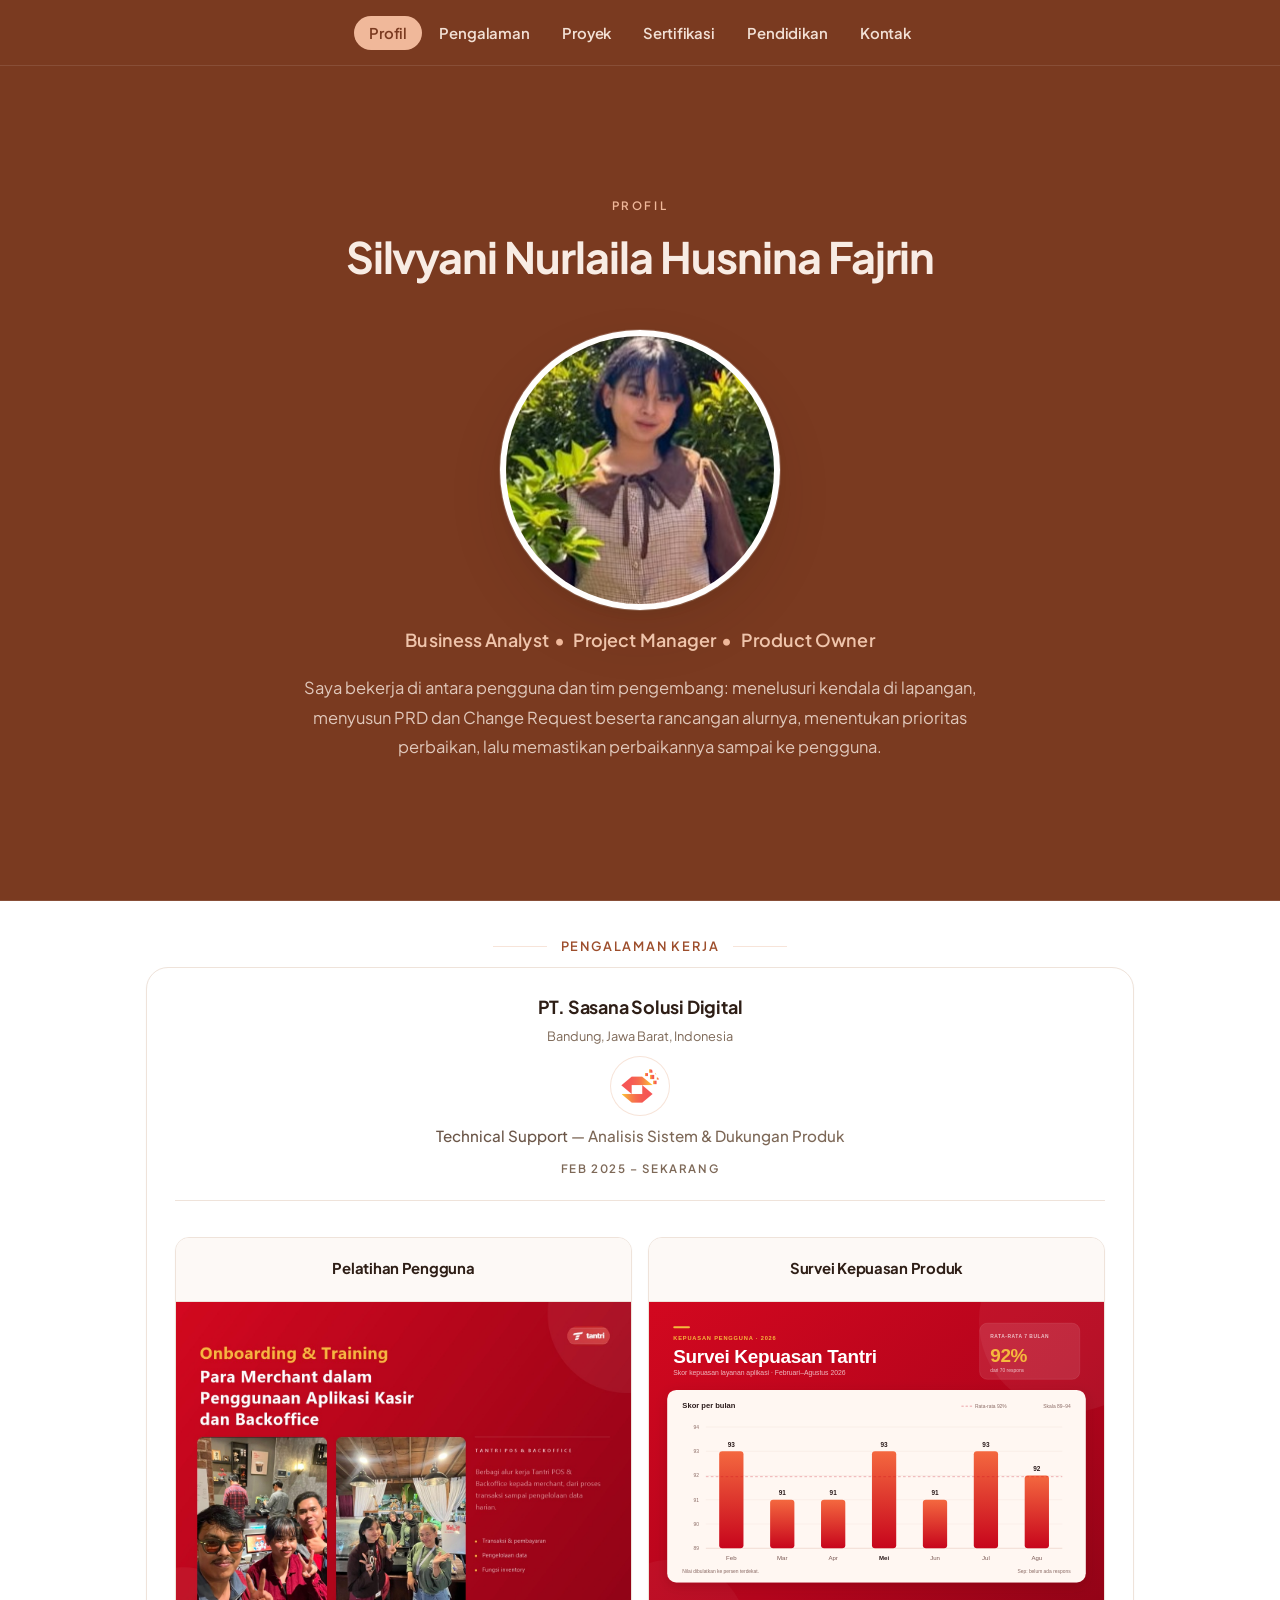
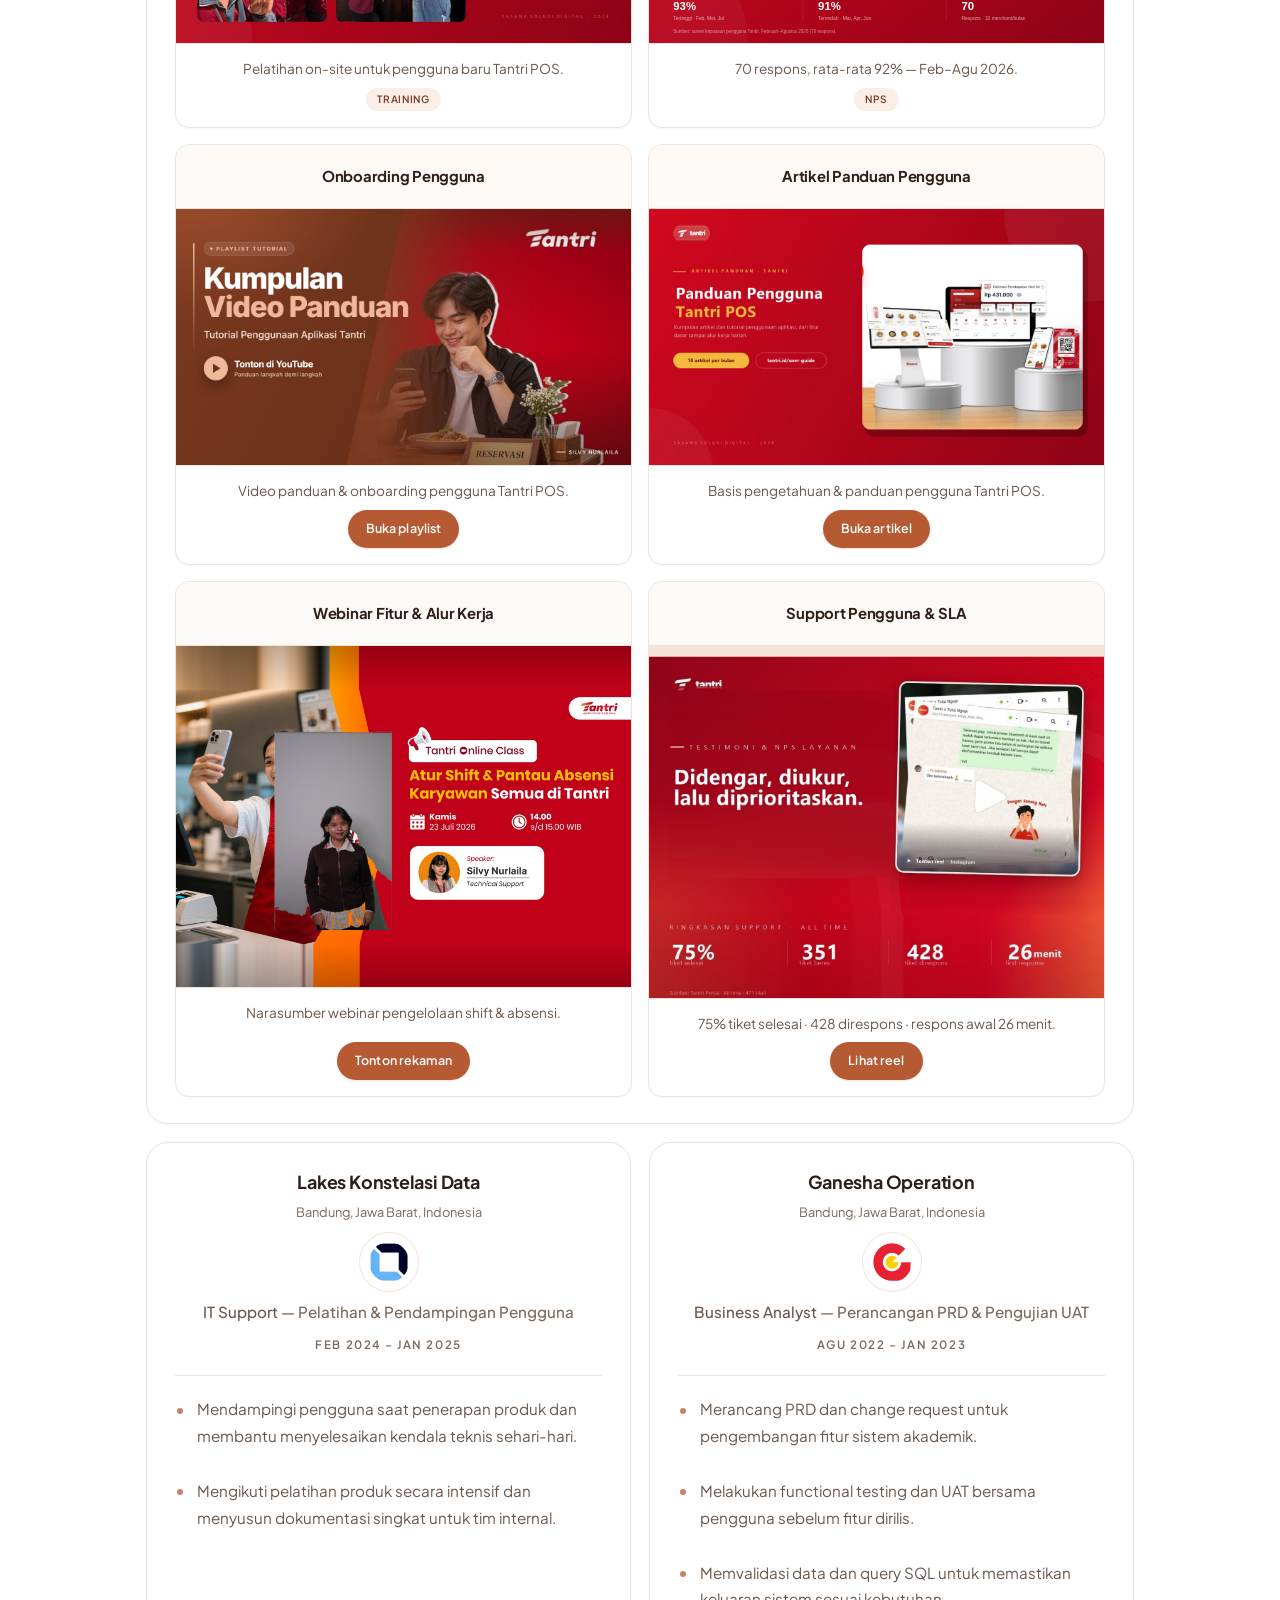
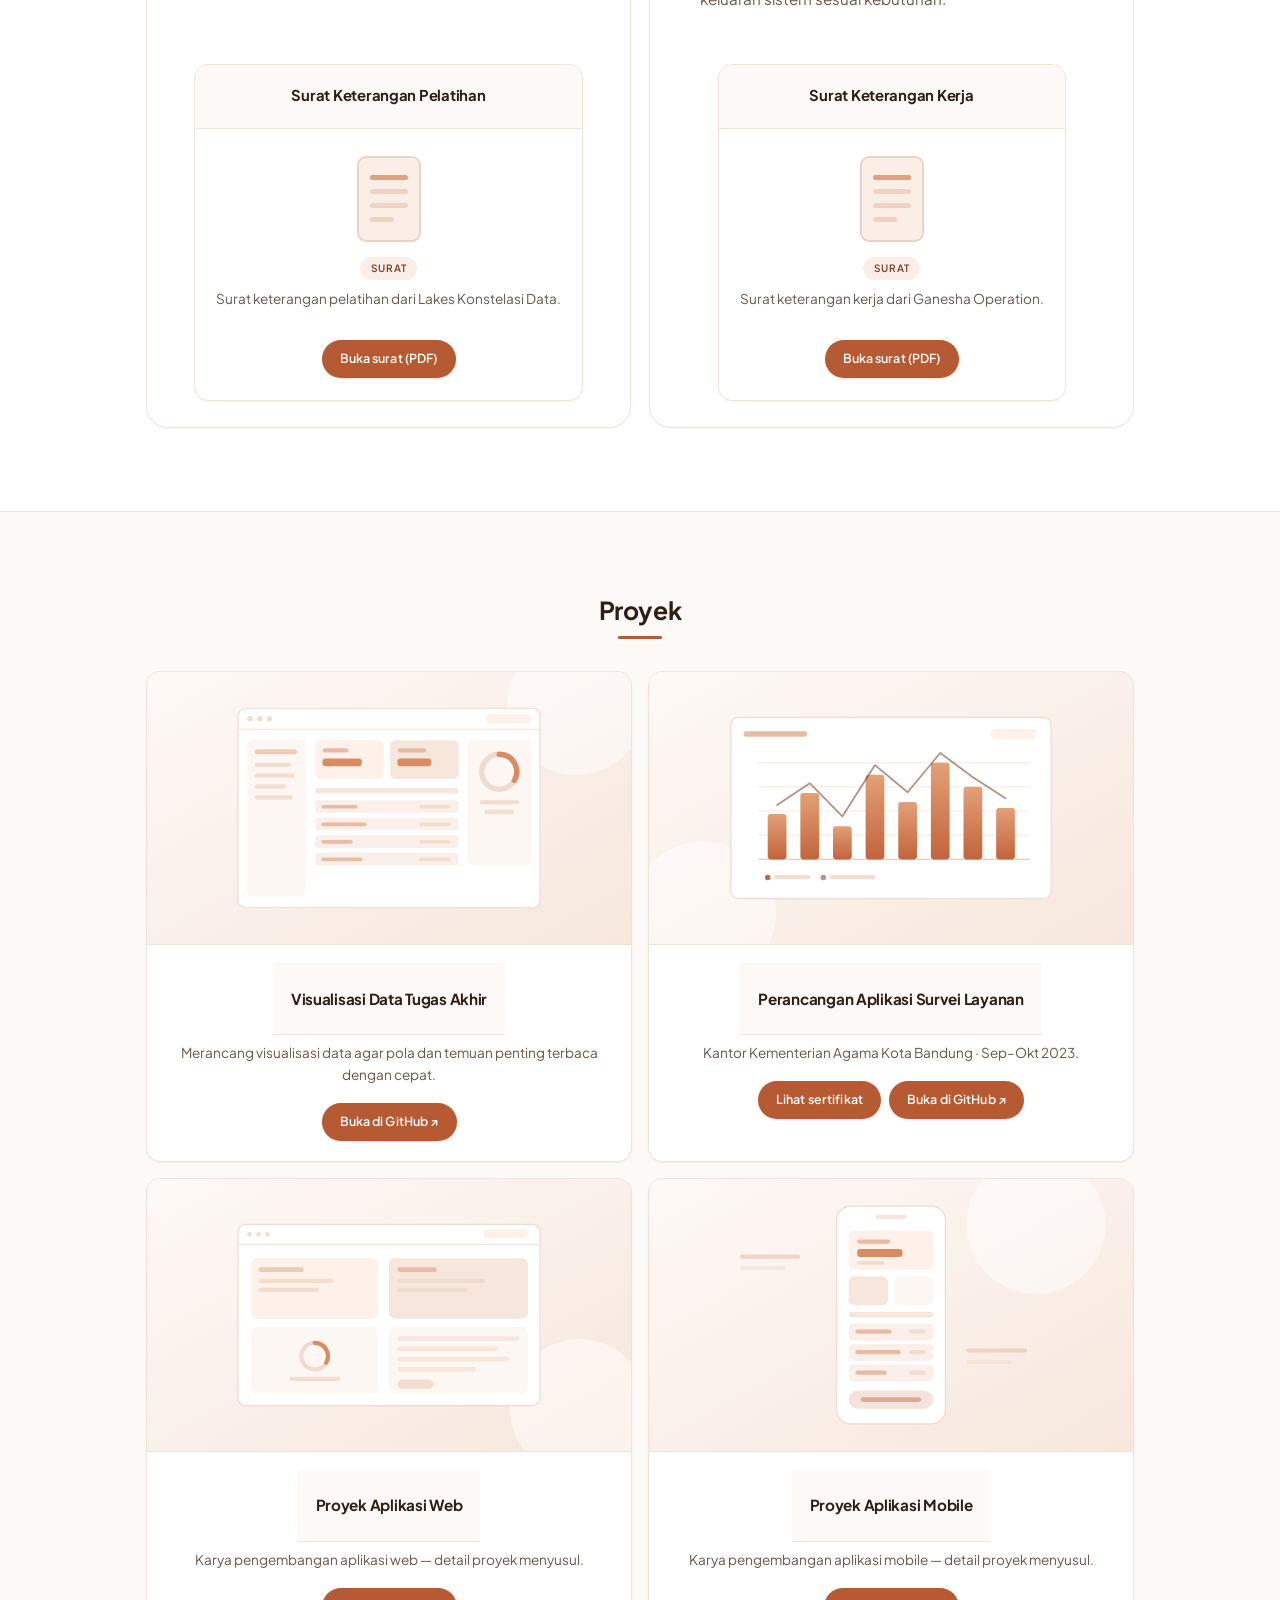
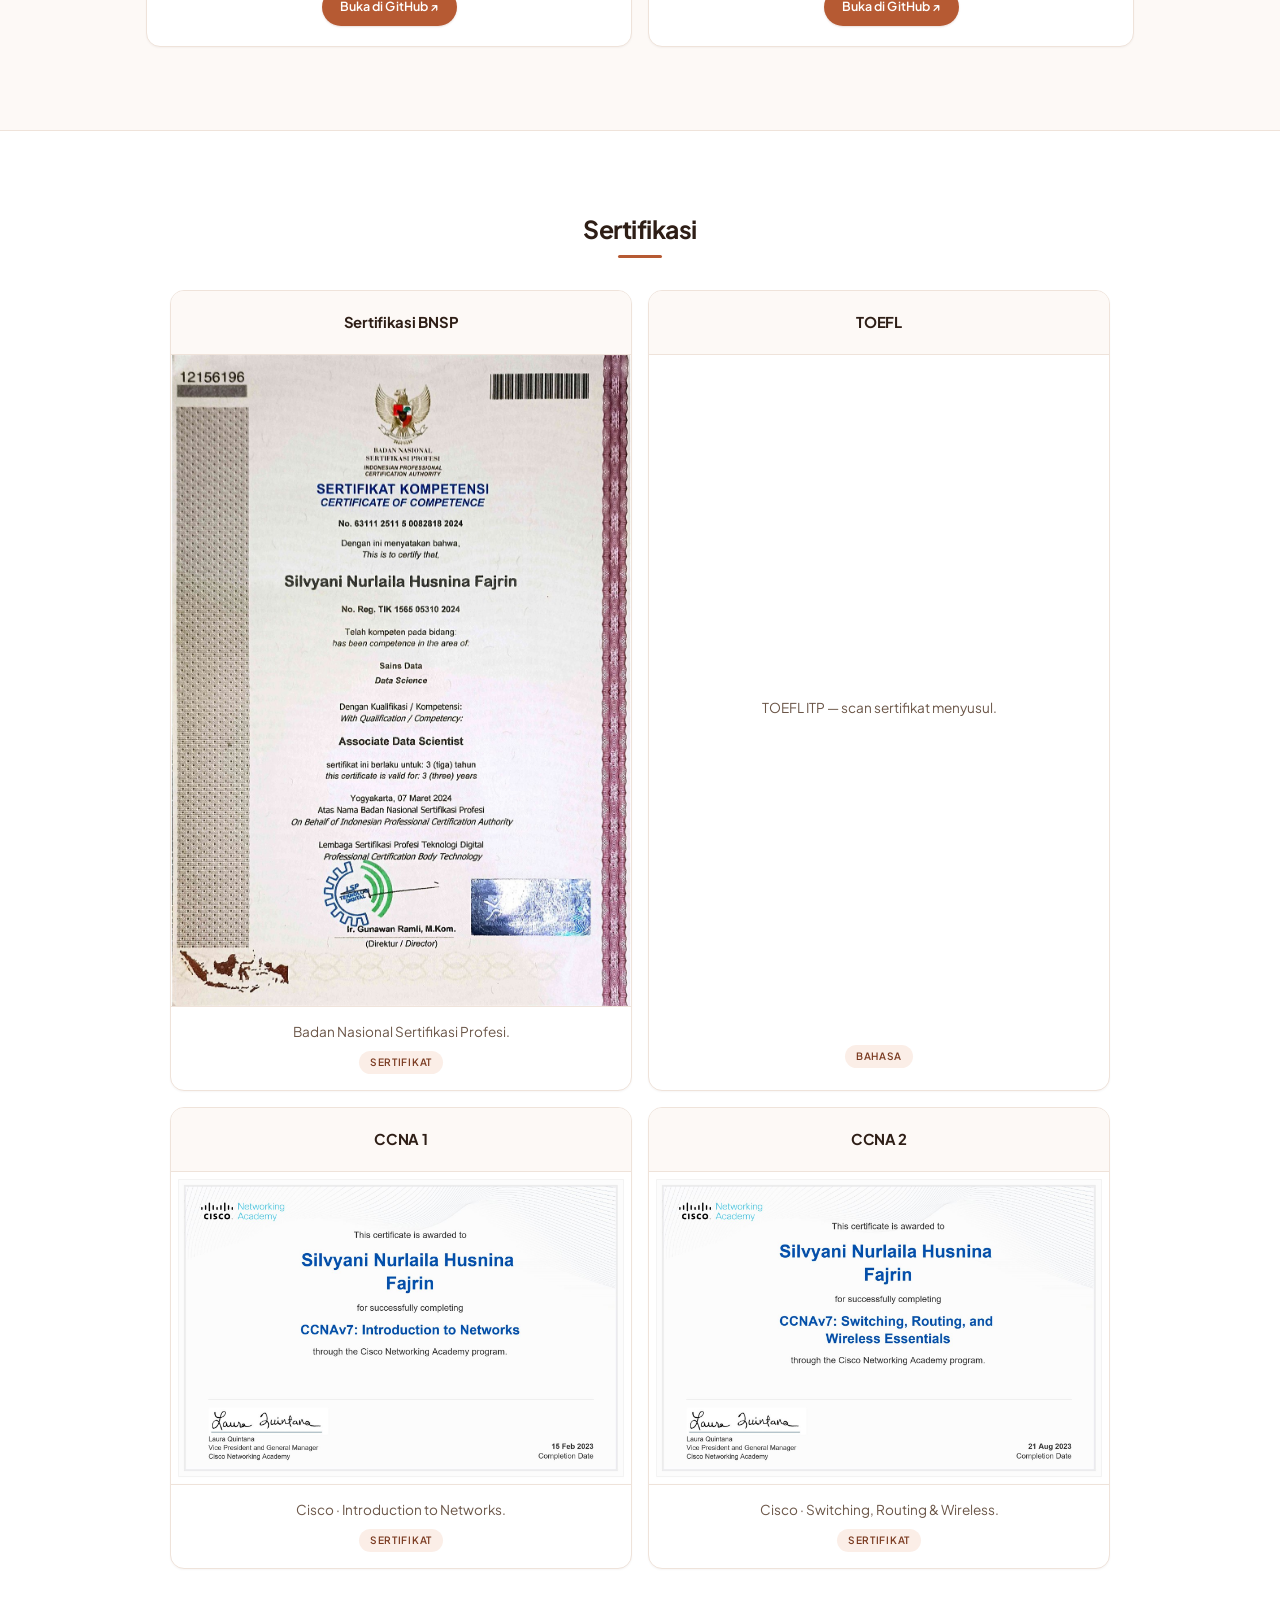
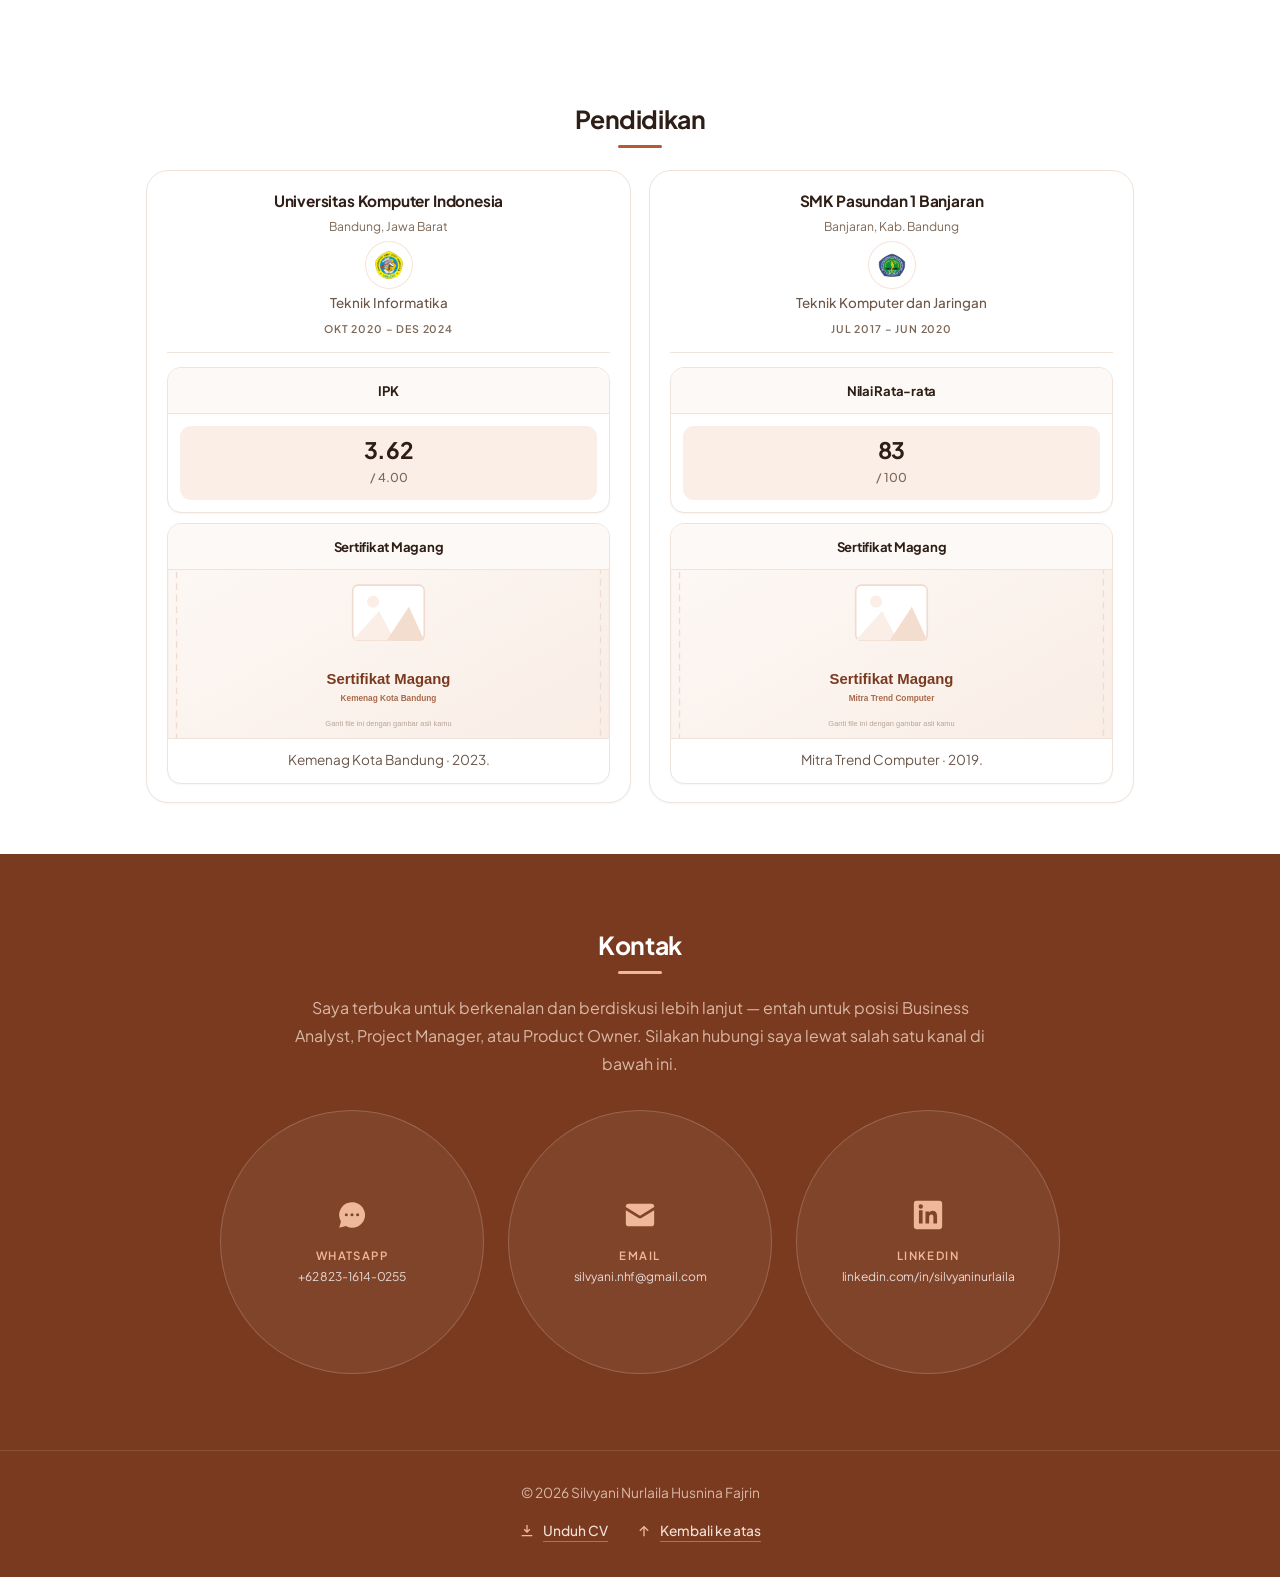
==== commit 69c8464f: "fix: save location blank" ====
--- a/index.html
+++ b/index.html
@@ -71,17 +71,14 @@
         <div class="group__head">
           <h2 class="group__title">Pengalaman Kerja</h2>
         </div>
-        <p class="section__lead">
-          Setiap poin pekerjaan langsung ditemani buktinya &mdash; gambar, tautan,
-          atau surat resmi &mdash; bukan dikumpulkan di bagian terpisah.
-        </p>
 
         <div class="timeline">
 
           <article class="timeline__item">
             <div class="timeline__card">
               <div class="timeline__head">
-                <h3 class="timeline__company" translate="no">Sasana Solusi Digital</h3>
+                <h3 class="timeline__company" translate="no"><a class="timeline__company-link" href="https://www.google.com/maps/search/?api=1&amp;query=Sasana+Solusi+Digital+Bandung" target="_blank" rel="noopener">PT. Sasana Solusi Digital</a></h3>
+                <a class="timeline__place" href="https://www.google.com/maps/search/?api=1&amp;query=Sasana+Solusi+Digital+Bandung" target="_blank" rel="noopener">Bandung, Jawa Barat, Indonesia</a>
                 <img class="avatar avatar--logo" src="assets/logo/sasana-solusi-digital.png" alt="Logo Sasana Solusi Digital" width="58" height="58" loading="lazy">
                 <p class="timeline__role">Technical Support <span class="timeline__role-alt">&mdash; Analisis Sistem &amp; Dukungan Produk</span></p>
                 <span class="timeline__date">Feb 2025 &ndash; Sekarang</span>
@@ -162,7 +159,8 @@
           <article class="timeline__item">
             <div class="timeline__card">
               <div class="timeline__head">
-                <h3 class="timeline__company" translate="no">Lakes Konstelasi Data</h3>
+                <h3 class="timeline__company" translate="no"><a class="timeline__company-link" href="https://www.google.com/maps/search/?api=1&amp;query=Lakes+Konstelasi+Data+Bandung" target="_blank" rel="noopener">Lakes Konstelasi Data</a></h3>
+                <a class="timeline__place" href="https://www.google.com/maps/search/?api=1&amp;query=Lakes+Konstelasi+Data+Bandung" target="_blank" rel="noopener">Bandung, Jawa Barat, Indonesia</a>
                 <img class="avatar avatar--logo" src="assets/logo/lakes-konstelasi-data.png" alt="Logo Lakes Konstelasi Data" width="58" height="58" loading="lazy">
                 <p class="timeline__role">IT Support <span class="timeline__role-alt">&mdash; Pelatihan &amp; Pendampingan Pengguna</span></p>
                 <span class="timeline__date">Feb 2024 &ndash; Jan 2025</span>
@@ -196,7 +194,8 @@
           <article class="timeline__item">
             <div class="timeline__card">
               <div class="timeline__head">
-                <h3 class="timeline__company" translate="no">Ganesha Operation</h3>
+                <h3 class="timeline__company" translate="no"><a class="timeline__company-link" href="https://www.google.com/maps/search/?api=1&amp;query=Ganesha+Operation+Bandung" target="_blank" rel="noopener">Ganesha Operation</a></h3>
+                <a class="timeline__place" href="https://www.google.com/maps/search/?api=1&amp;query=Ganesha+Operation+Bandung" target="_blank" rel="noopener">Bandung, Jawa Barat, Indonesia</a>
                 <img class="avatar avatar--logo" src="assets/logo/ganesha-operation.png" alt="Logo Ganesha Operation" width="58" height="58" loading="lazy">
                 <p class="timeline__role">Business Analyst <span class="timeline__role-alt">&mdash; Perancangan PRD &amp; Pengujian UAT</span></p>
                 <span class="timeline__date">Agu 2022 &ndash; Jan 2023</span>
@@ -473,7 +472,7 @@
     <div class="lightbox" id="foto-lb" role="dialog" aria-modal="true" aria-label="Pratinjau: Foto profil">
       <a class="lightbox__backdrop" href="#hero" aria-label="Tutup pratinjau"></a>
       <figure class="lightbox__figure">
-        <img src="assets/foto-profil.jpg" alt="Foto Silvyani Nurlaila Husnina Fajrin">
+        <img src="assets/Silvy.jpeg" alt="Foto Silvyani Nurlaila Husnina Fajrin">
         <figcaption>Silvyani Nurlaila Husnina Fajrin</figcaption>
       </figure>
       <a class="lightbox__close" href="#hero" aria-label="Tutup">&times;</a>
@@ -605,20 +604,19 @@
     const bar = document.querySelector('.progress');
     const links = Array.from(document.querySelectorAll('.nav__menu a'));
     const parts = links.map(a => document.querySelector(a.getAttribute('href')));
-    const darkZones = Array.from(document.querySelectorAll('.hero, #kontak'));
+    const lightParts = ['pengalaman', 'sertifikasi', 'pendidikan'];
 
     function update() {
       nav.classList.toggle('is-scrolled', window.scrollY > 8);
-      nav.classList.toggle('nav--dark', darkZones.some(el => {
-        const r = el.getBoundingClientRect();
-        return r.top <= 0 && r.bottom > nav.offsetHeight;
-      }));
       const probe = window.scrollY + nav.offsetHeight + 48;
       let target = parts[0];
       parts.forEach(part => { if (part && part.offsetTop <= probe) target = part; });
       if (window.innerHeight + window.scrollY >= document.documentElement.scrollHeight - 2) {
         target = parts[parts.length - 1];
       }
+      const dark = target.id === 'hero' || target.id === 'kontak';
+      nav.classList.toggle('nav--dark', dark);
+      nav.classList.toggle('nav--white', !dark && lightParts.includes(target.id));
       links.forEach(a => {
         const on = a.getAttribute('href') === '#' + target.id;
         a.classList.toggle('is-active', on);
--- a/style.css
+++ b/style.css
@@ -207,6 +207,19 @@
   background: rgba(122, 58, 32, .94);
   border-bottom-color: rgba(255, 255, 255, .16);
   box-shadow: 0 8px 24px rgba(46, 30, 22, .18);
+}
+
+/* versi putih: dipakai selama navbar berada di atas section berlatar putih
+   (Pengalaman, Sertifikasi, Pendidikan) supaya menyatu dengan dasarnya.
+   Di atas Proyek (latar krem) navbar memakai warna standar. */
+.nav--white {
+  background: var(--bg);
+  border-bottom-color: transparent;
+}
+.nav--white.is-scrolled {
+  background: rgba(255, 255, 255, .92);
+  border-bottom-color: var(--line);
+  box-shadow: 0 8px 24px rgba(46, 30, 22, .05);
 }
 
 .nav__inner {
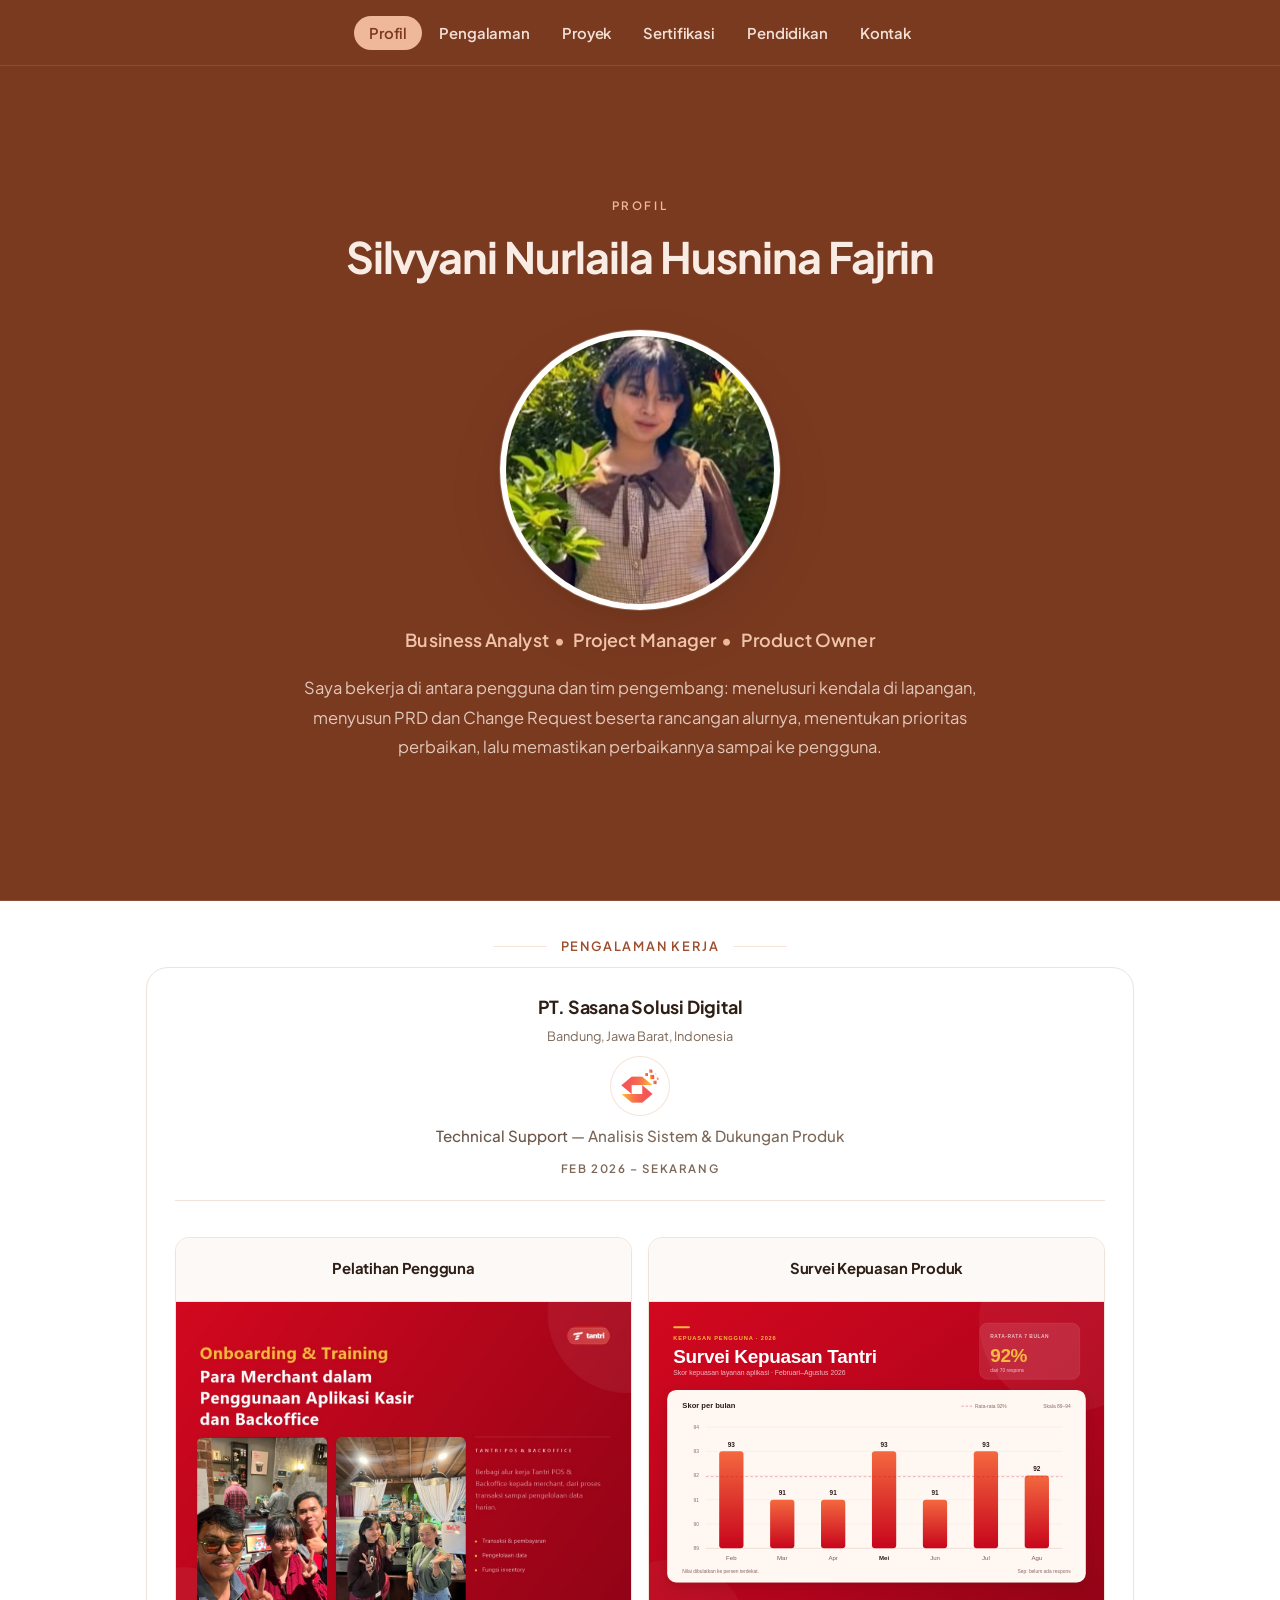
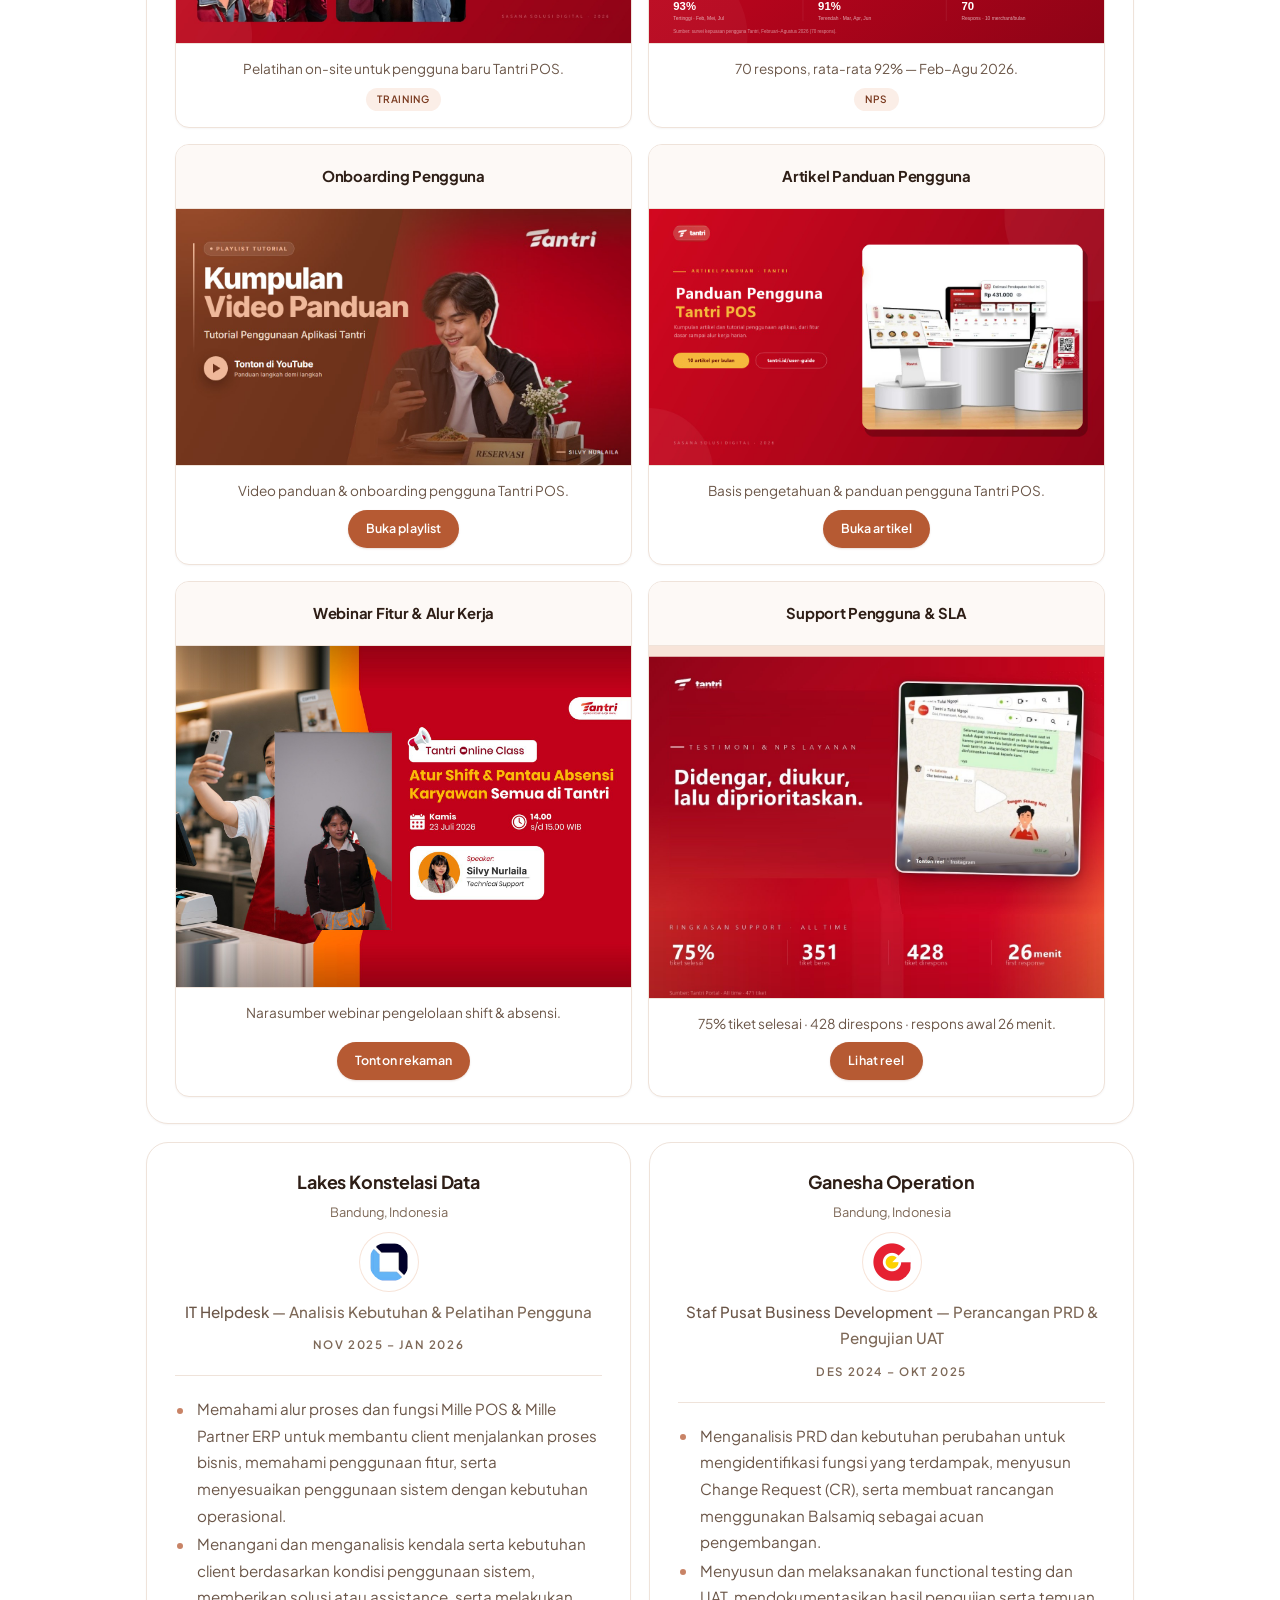
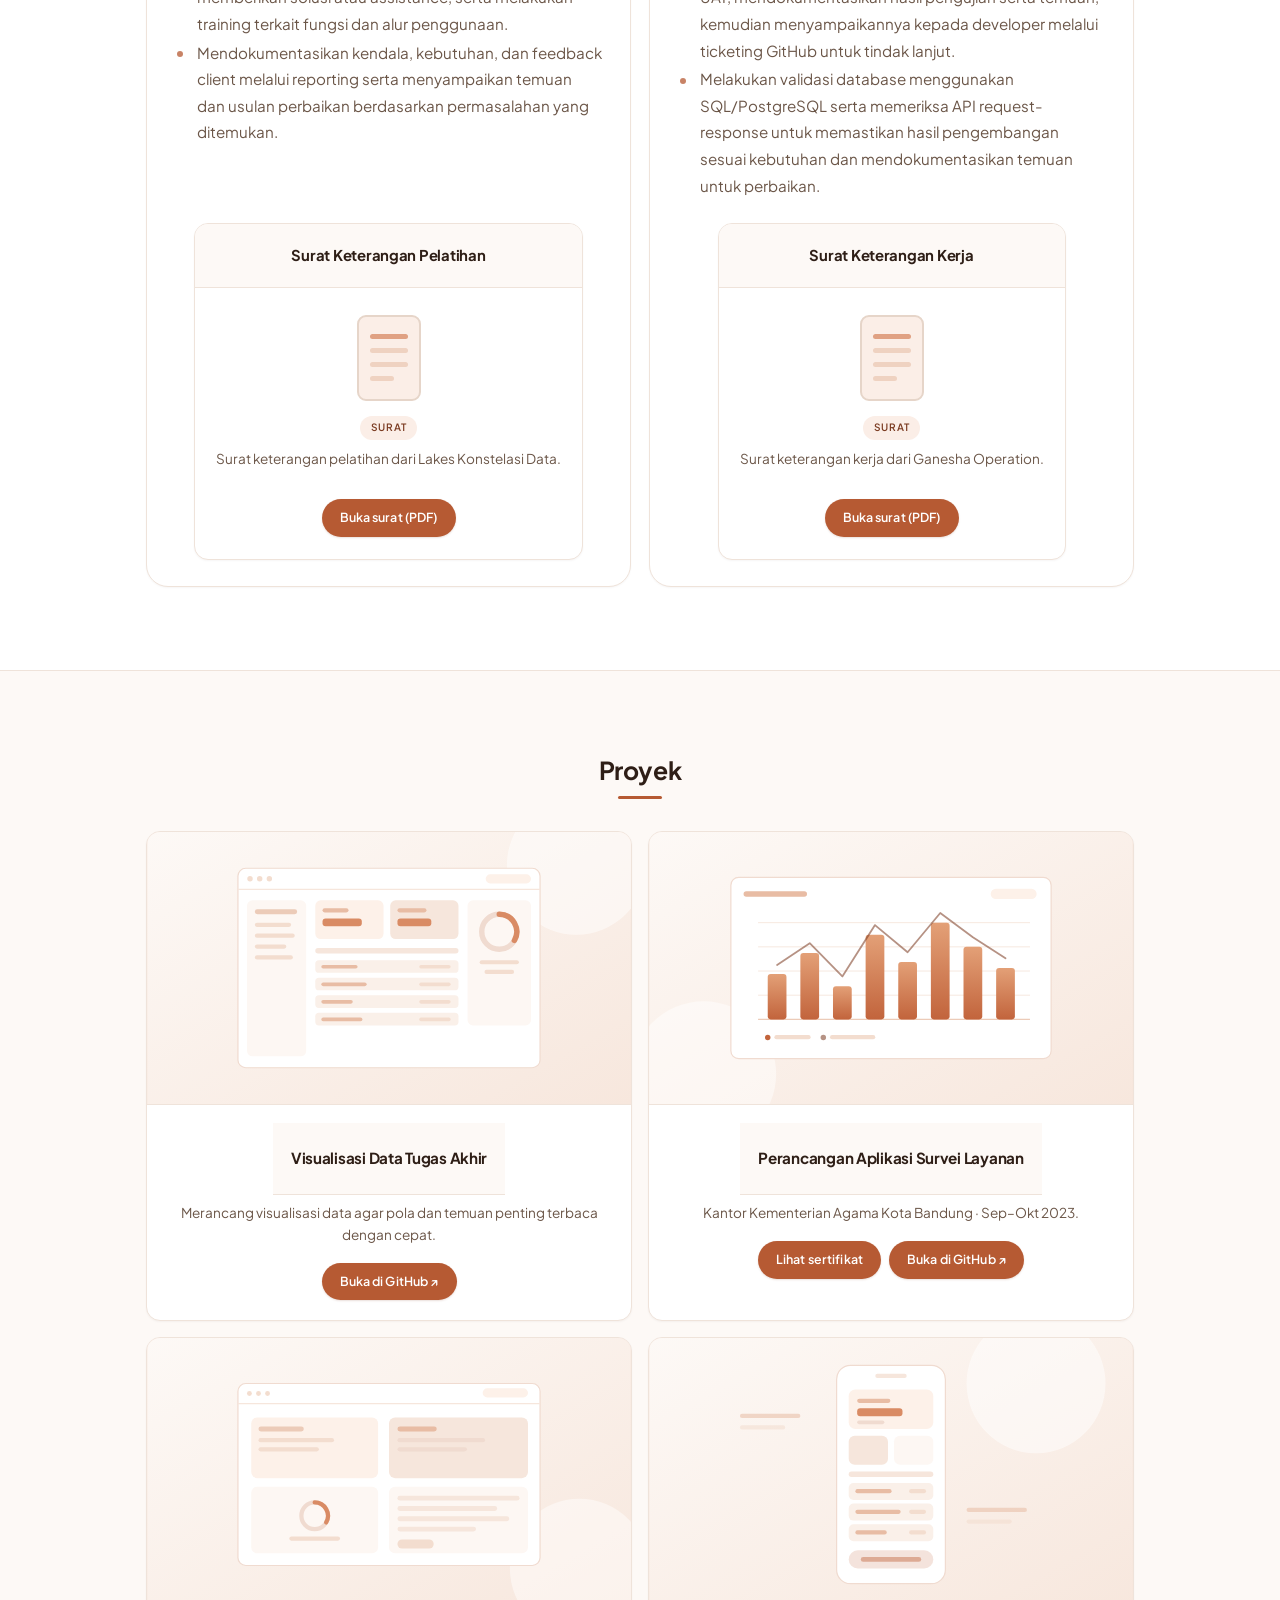
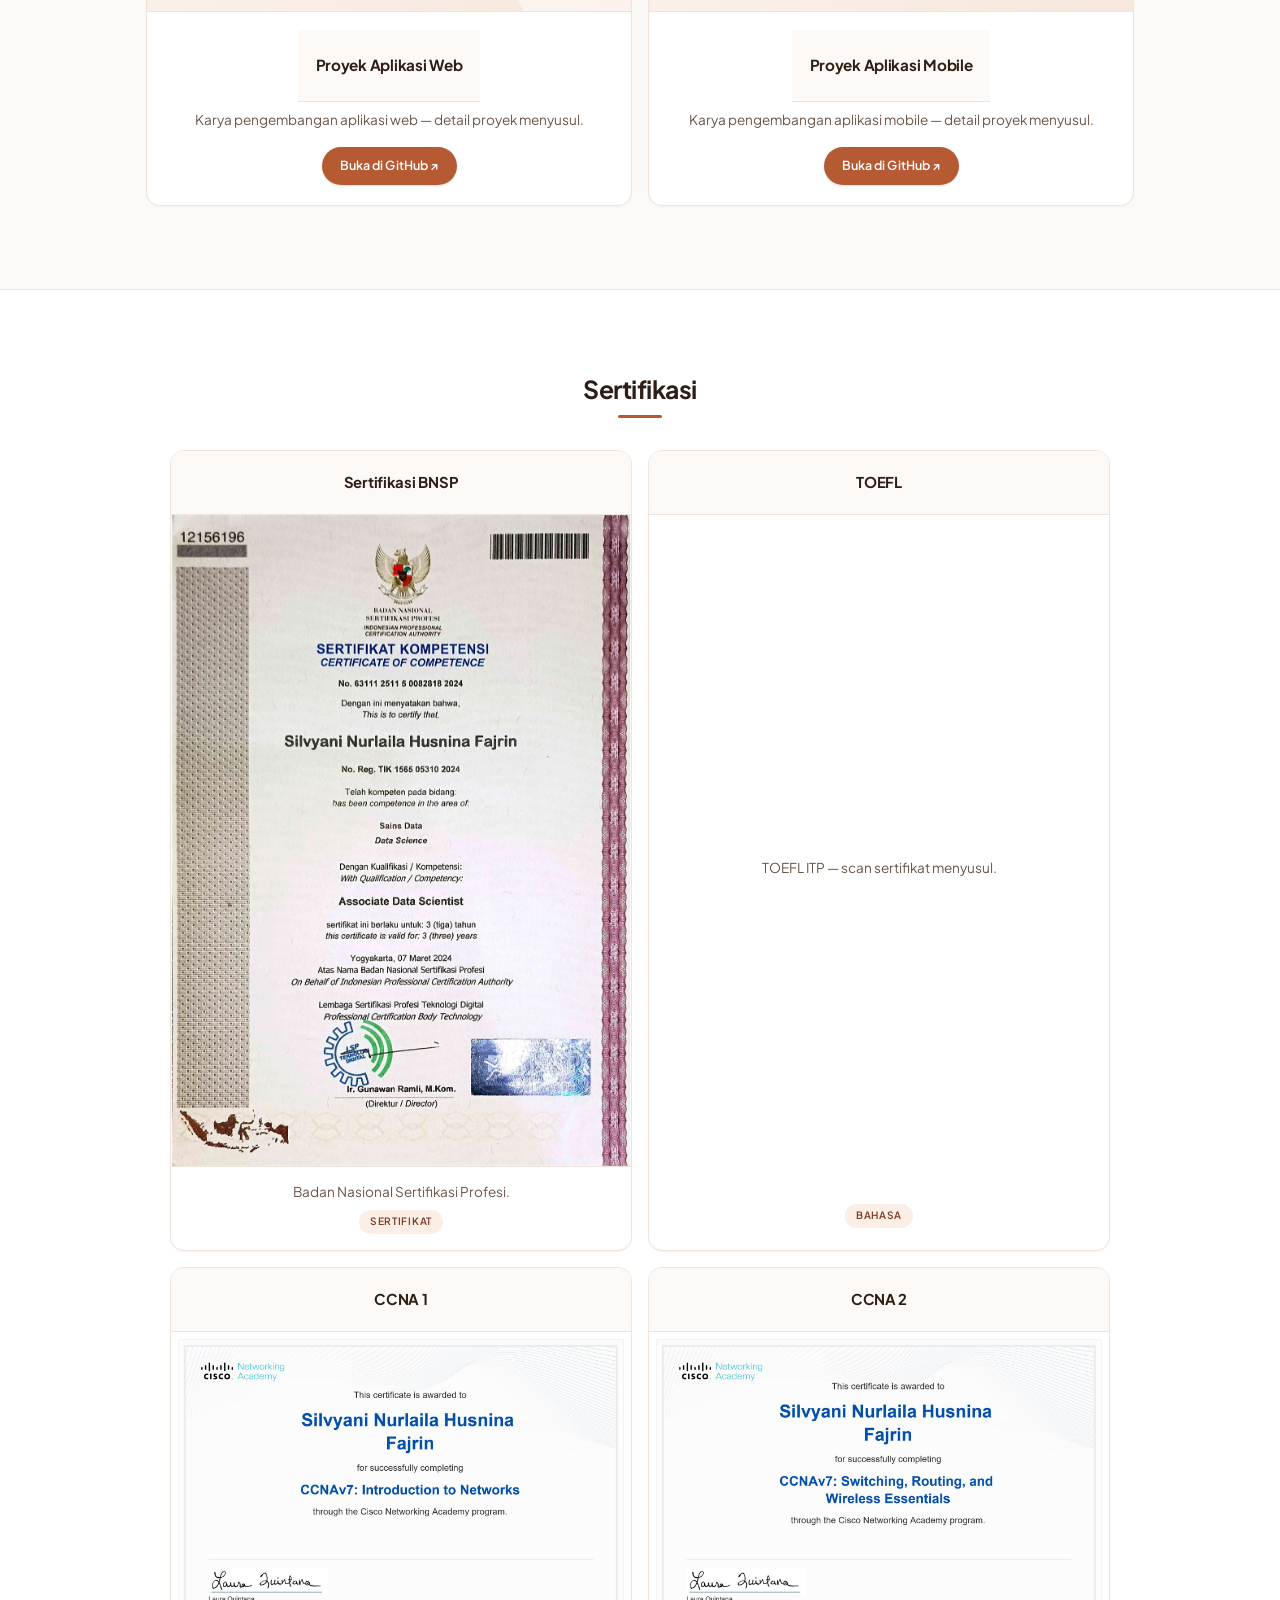
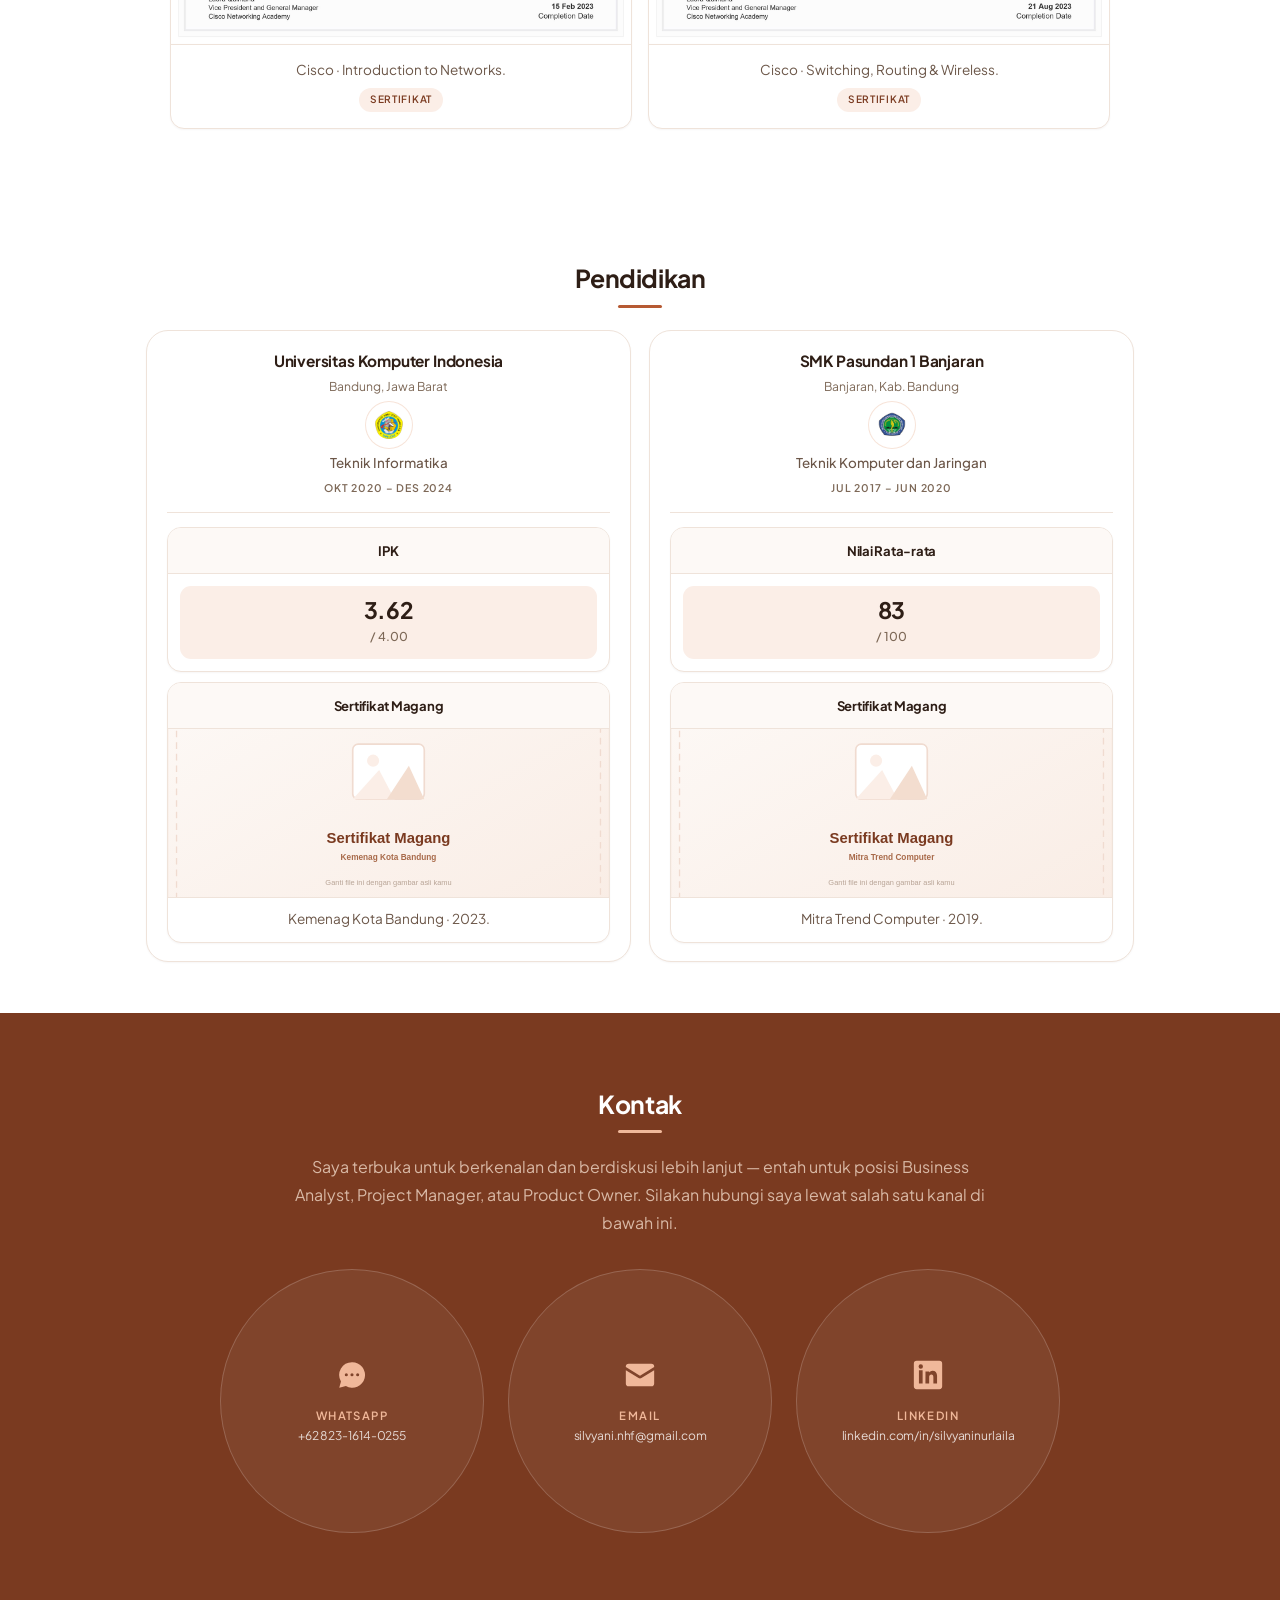
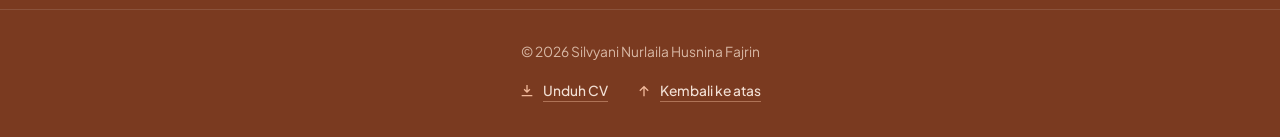
==== commit 47405c10: "fix: location" ====
--- a/index.html
+++ b/index.html
@@ -81,7 +81,7 @@
                 <a class="timeline__place" href="https://www.google.com/maps/search/?api=1&amp;query=Sasana+Solusi+Digital+Bandung" target="_blank" rel="noopener">Bandung, Jawa Barat, Indonesia</a>
                 <img class="avatar avatar--logo" src="assets/logo/sasana-solusi-digital.png" alt="Logo Sasana Solusi Digital" width="58" height="58" loading="lazy">
                 <p class="timeline__role">Technical Support <span class="timeline__role-alt">&mdash; Analisis Sistem &amp; Dukungan Produk</span></p>
-                <span class="timeline__date">Feb 2025 &ndash; Sekarang</span>
+                <span class="timeline__date">Feb 2026 &ndash; Sekarang</span>
               </div>
 
               <div class="proof-row">
@@ -160,15 +160,16 @@
             <div class="timeline__card">
               <div class="timeline__head">
                 <h3 class="timeline__company" translate="no"><a class="timeline__company-link" href="https://www.google.com/maps/search/?api=1&amp;query=Lakes+Konstelasi+Data+Bandung" target="_blank" rel="noopener">Lakes Konstelasi Data</a></h3>
-                <a class="timeline__place" href="https://www.google.com/maps/search/?api=1&amp;query=Lakes+Konstelasi+Data+Bandung" target="_blank" rel="noopener">Bandung, Jawa Barat, Indonesia</a>
+                <a class="timeline__place" href="https://www.google.com/maps/search/?api=1&amp;query=Lakes+Konstelasi+Data+Bandung" target="_blank" rel="noopener">Bandung, Indonesia</a>
                 <img class="avatar avatar--logo" src="assets/logo/lakes-konstelasi-data.png" alt="Logo Lakes Konstelasi Data" width="58" height="58" loading="lazy">
-                <p class="timeline__role">IT Support <span class="timeline__role-alt">&mdash; Pelatihan &amp; Pendampingan Pengguna</span></p>
-                <span class="timeline__date">Feb 2024 &ndash; Jan 2025</span>
+                <p class="timeline__role">IT Helpdesk <span class="timeline__role-alt">&mdash; Analisis Kebutuhan &amp; Pelatihan Pengguna</span></p>
+                <span class="timeline__date">Nov 2025 &ndash; Jan 2026</span>
               </div>
 
               <ul class="bullets">
-                <li>Mendampingi pengguna saat penerapan produk dan membantu menyelesaikan kendala teknis sehari-hari.</li>
-                <li>Mengikuti pelatihan produk secara intensif dan menyusun dokumentasi singkat untuk tim internal.</li>
+                <li>Memahami alur proses dan fungsi Mille POS &amp; Mille Partner ERP untuk membantu client menjalankan proses bisnis, memahami penggunaan fitur, serta menyesuaikan penggunaan sistem dengan kebutuhan operasional.</li>
+                <li>Menangani dan menganalisis kendala serta kebutuhan client berdasarkan kondisi penggunaan sistem, memberikan solusi atau assistance, serta melakukan training terkait fungsi dan alur penggunaan.</li>
+                <li>Mendokumentasikan kendala, kebutuhan, dan feedback client melalui reporting serta menyampaikan temuan dan usulan perbaikan berdasarkan permasalahan yang ditemukan.</li>
               </ul>
 
               <div class="proof-row">
@@ -195,16 +196,16 @@
             <div class="timeline__card">
               <div class="timeline__head">
                 <h3 class="timeline__company" translate="no"><a class="timeline__company-link" href="https://www.google.com/maps/search/?api=1&amp;query=Ganesha+Operation+Bandung" target="_blank" rel="noopener">Ganesha Operation</a></h3>
-                <a class="timeline__place" href="https://www.google.com/maps/search/?api=1&amp;query=Ganesha+Operation+Bandung" target="_blank" rel="noopener">Bandung, Jawa Barat, Indonesia</a>
+                <a class="timeline__place" href="https://www.google.com/maps/search/?api=1&amp;query=Ganesha+Operation+Bandung" target="_blank" rel="noopener">Bandung, Indonesia</a>
                 <img class="avatar avatar--logo" src="assets/logo/ganesha-operation.png" alt="Logo Ganesha Operation" width="58" height="58" loading="lazy">
-                <p class="timeline__role">Business Analyst <span class="timeline__role-alt">&mdash; Perancangan PRD &amp; Pengujian UAT</span></p>
-                <span class="timeline__date">Agu 2022 &ndash; Jan 2023</span>
+                <p class="timeline__role">Staf Pusat Business Development <span class="timeline__role-alt">&mdash; Perancangan PRD &amp; Pengujian UAT</span></p>
+                <span class="timeline__date">Des 2024 &ndash; Okt 2025</span>
               </div>
 
               <ul class="bullets">
-                <li>Merancang PRD dan change request untuk pengembangan fitur sistem akademik.</li>
-                <li>Melakukan functional testing dan UAT bersama pengguna sebelum fitur dirilis.</li>
-                <li>Memvalidasi data dan query SQL untuk memastikan keluaran sistem sesuai kebutuhan.</li>
+                <li>Menganalisis PRD dan kebutuhan perubahan untuk mengidentifikasi fungsi yang terdampak, menyusun Change Request (CR), serta membuat rancangan menggunakan Balsamiq sebagai acuan pengembangan.</li>
+                <li>Menyusun dan melaksanakan functional testing dan UAT, mendokumentasikan hasil pengujian serta temuan, kemudian menyampaikannya kepada developer melalui ticketing GitHub untuk tindak lanjut.</li>
+                <li>Melakukan validasi database menggunakan SQL/PostgreSQL serta memeriksa API request-response untuk memastikan hasil pengembangan sesuai kebutuhan dan mendokumentasikan temuan untuk perbaikan.</li>
               </ul>
 
               <div class="proof-row">
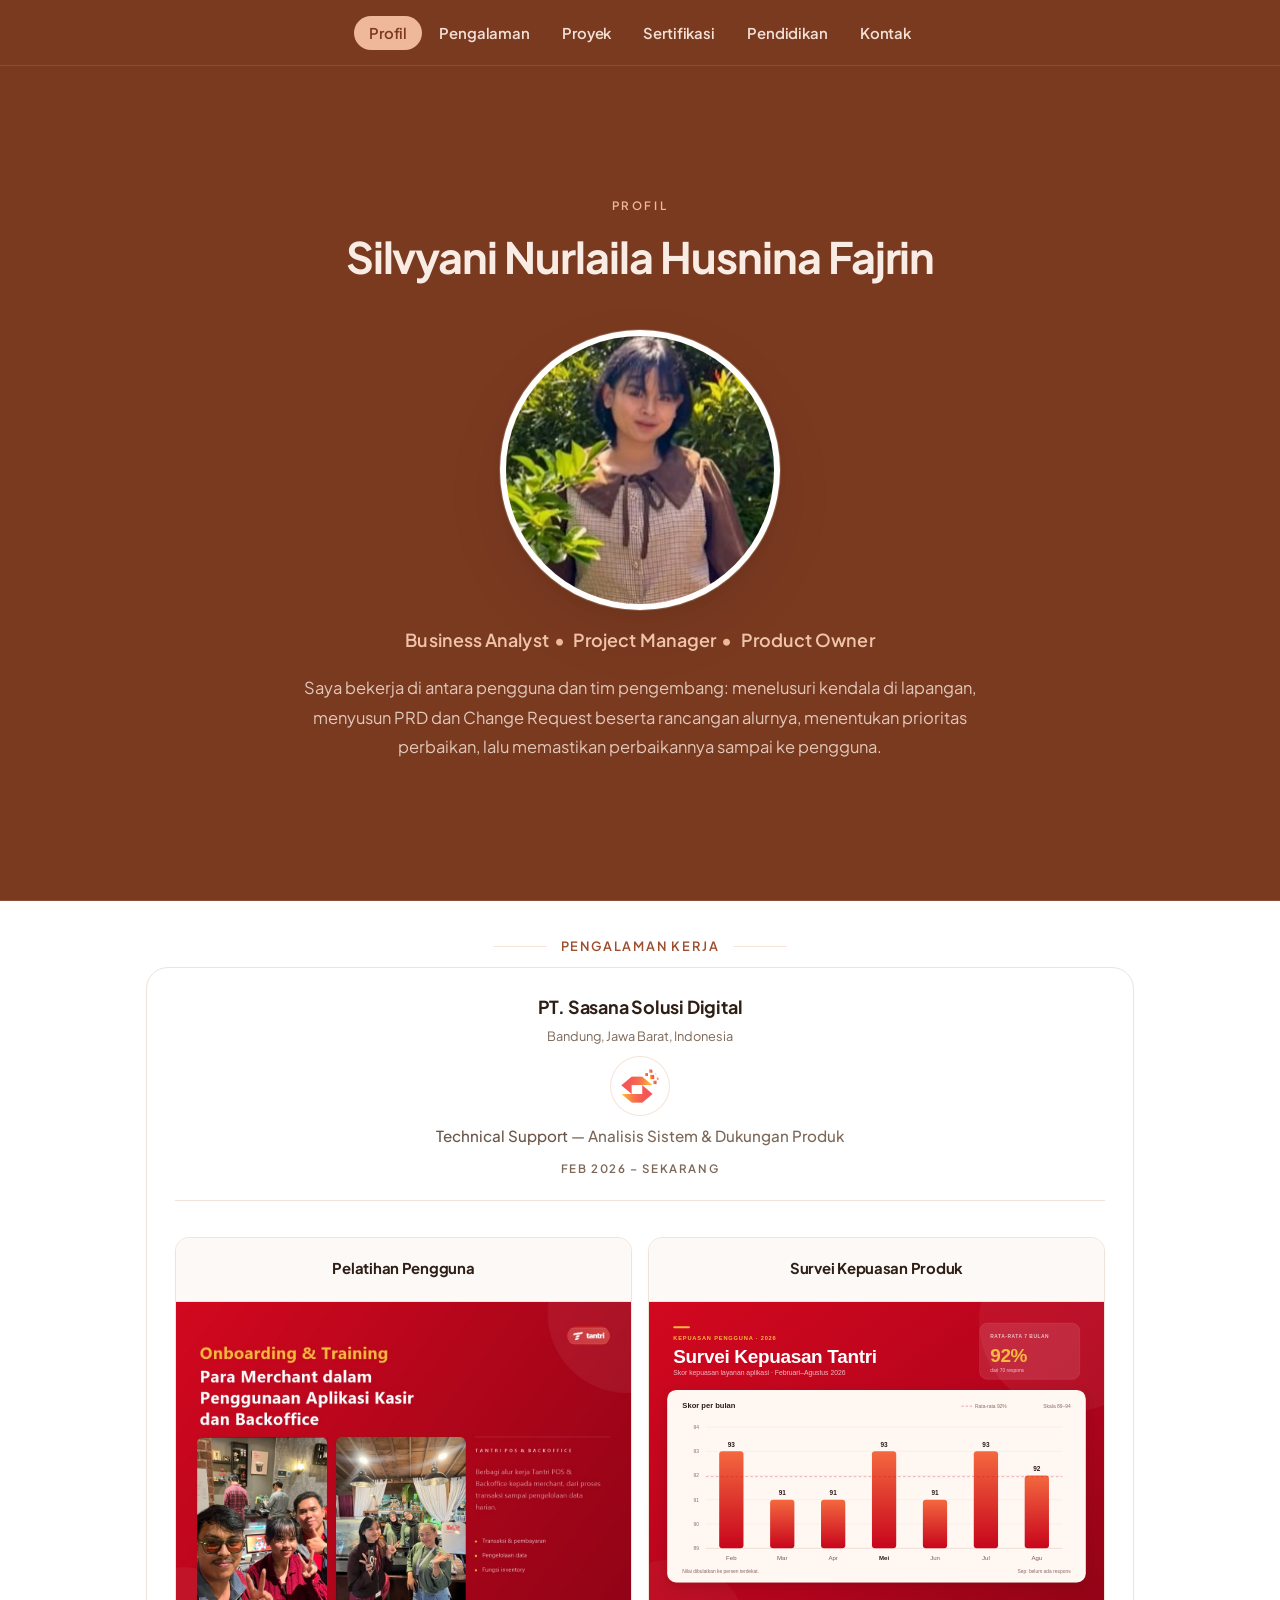
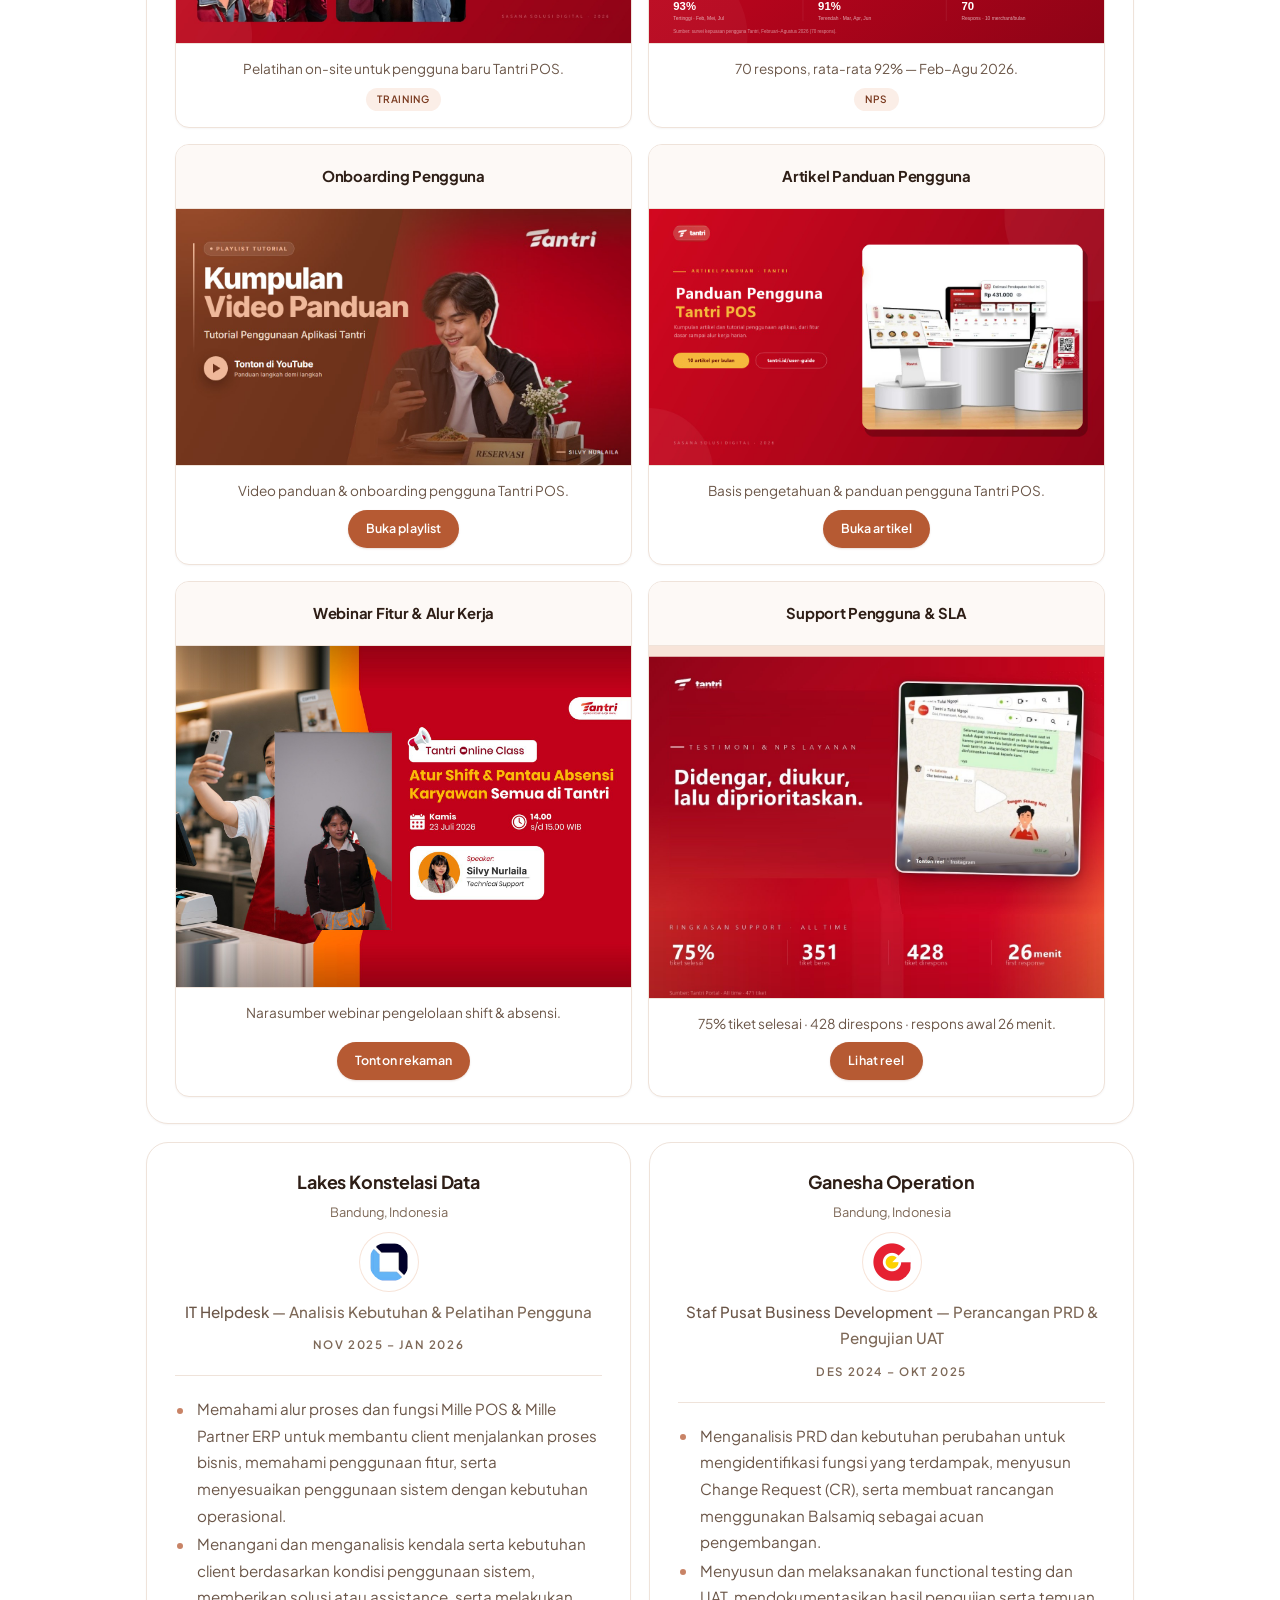
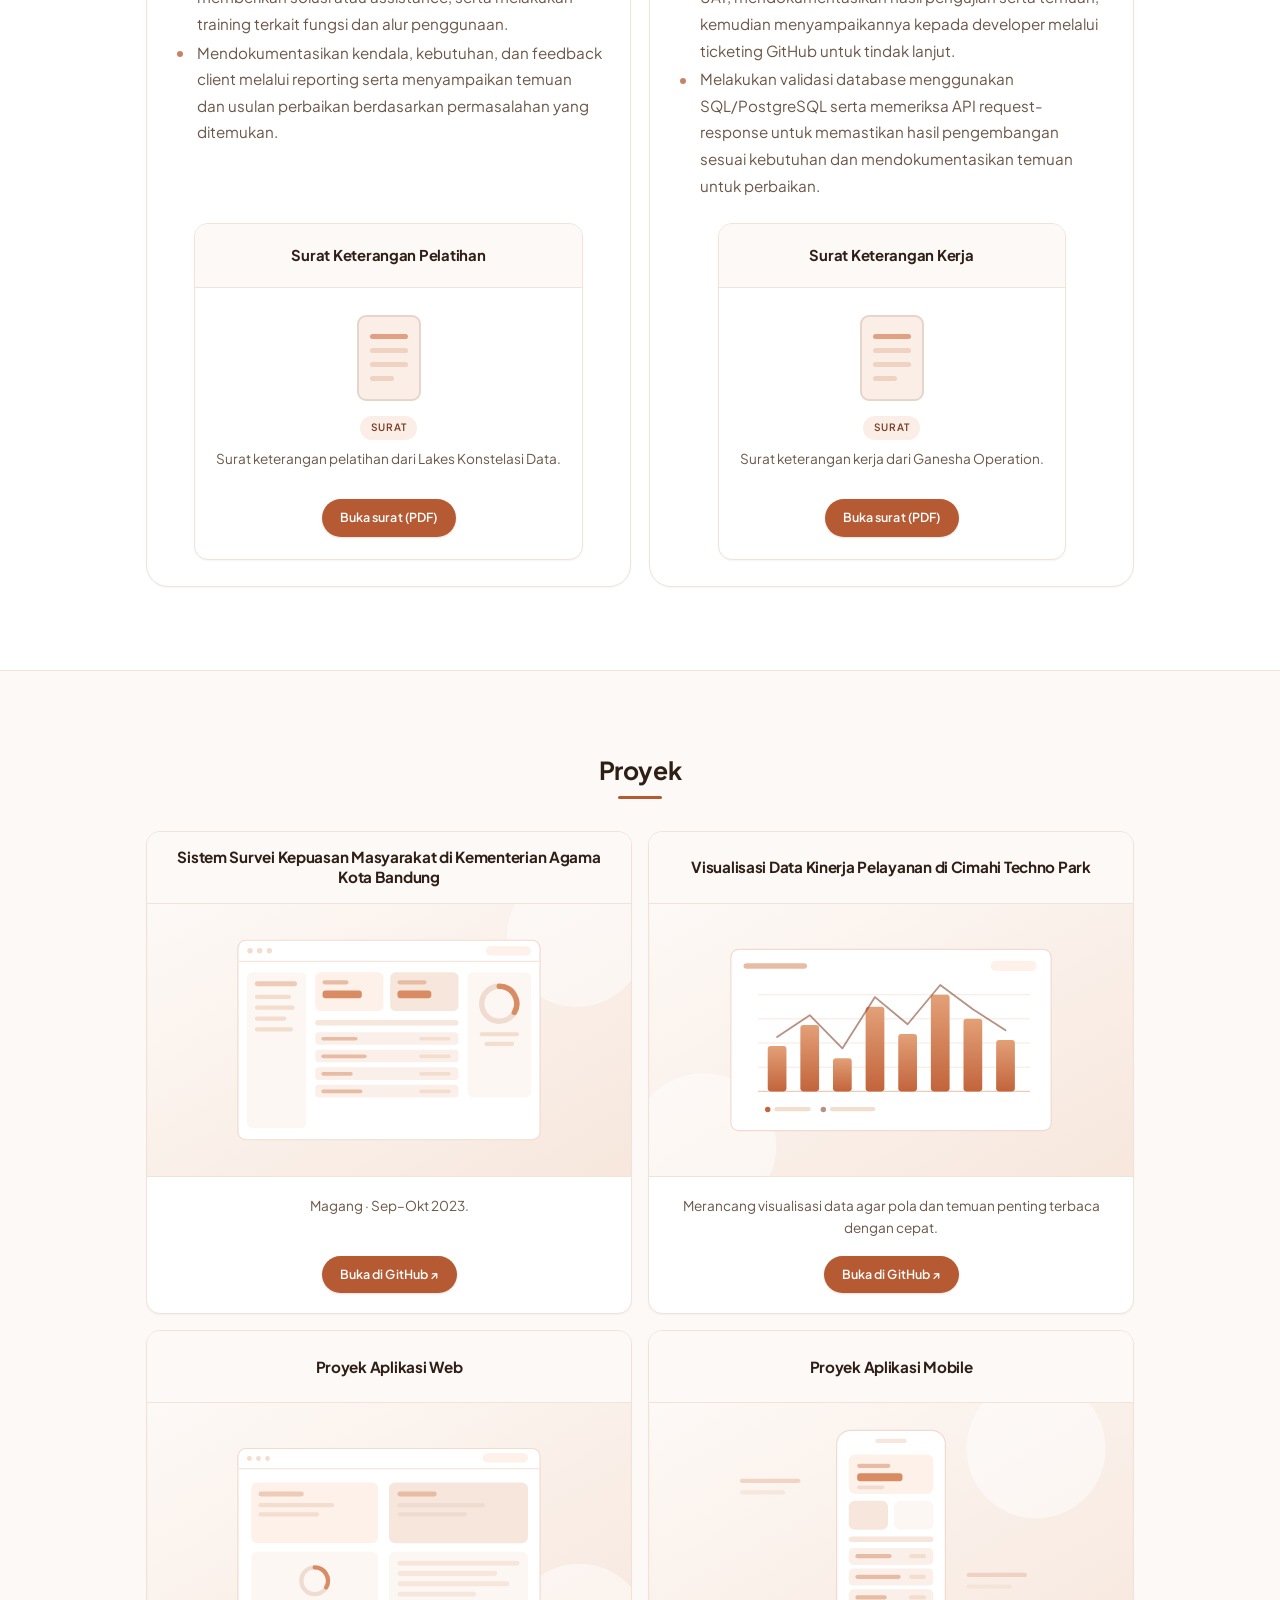
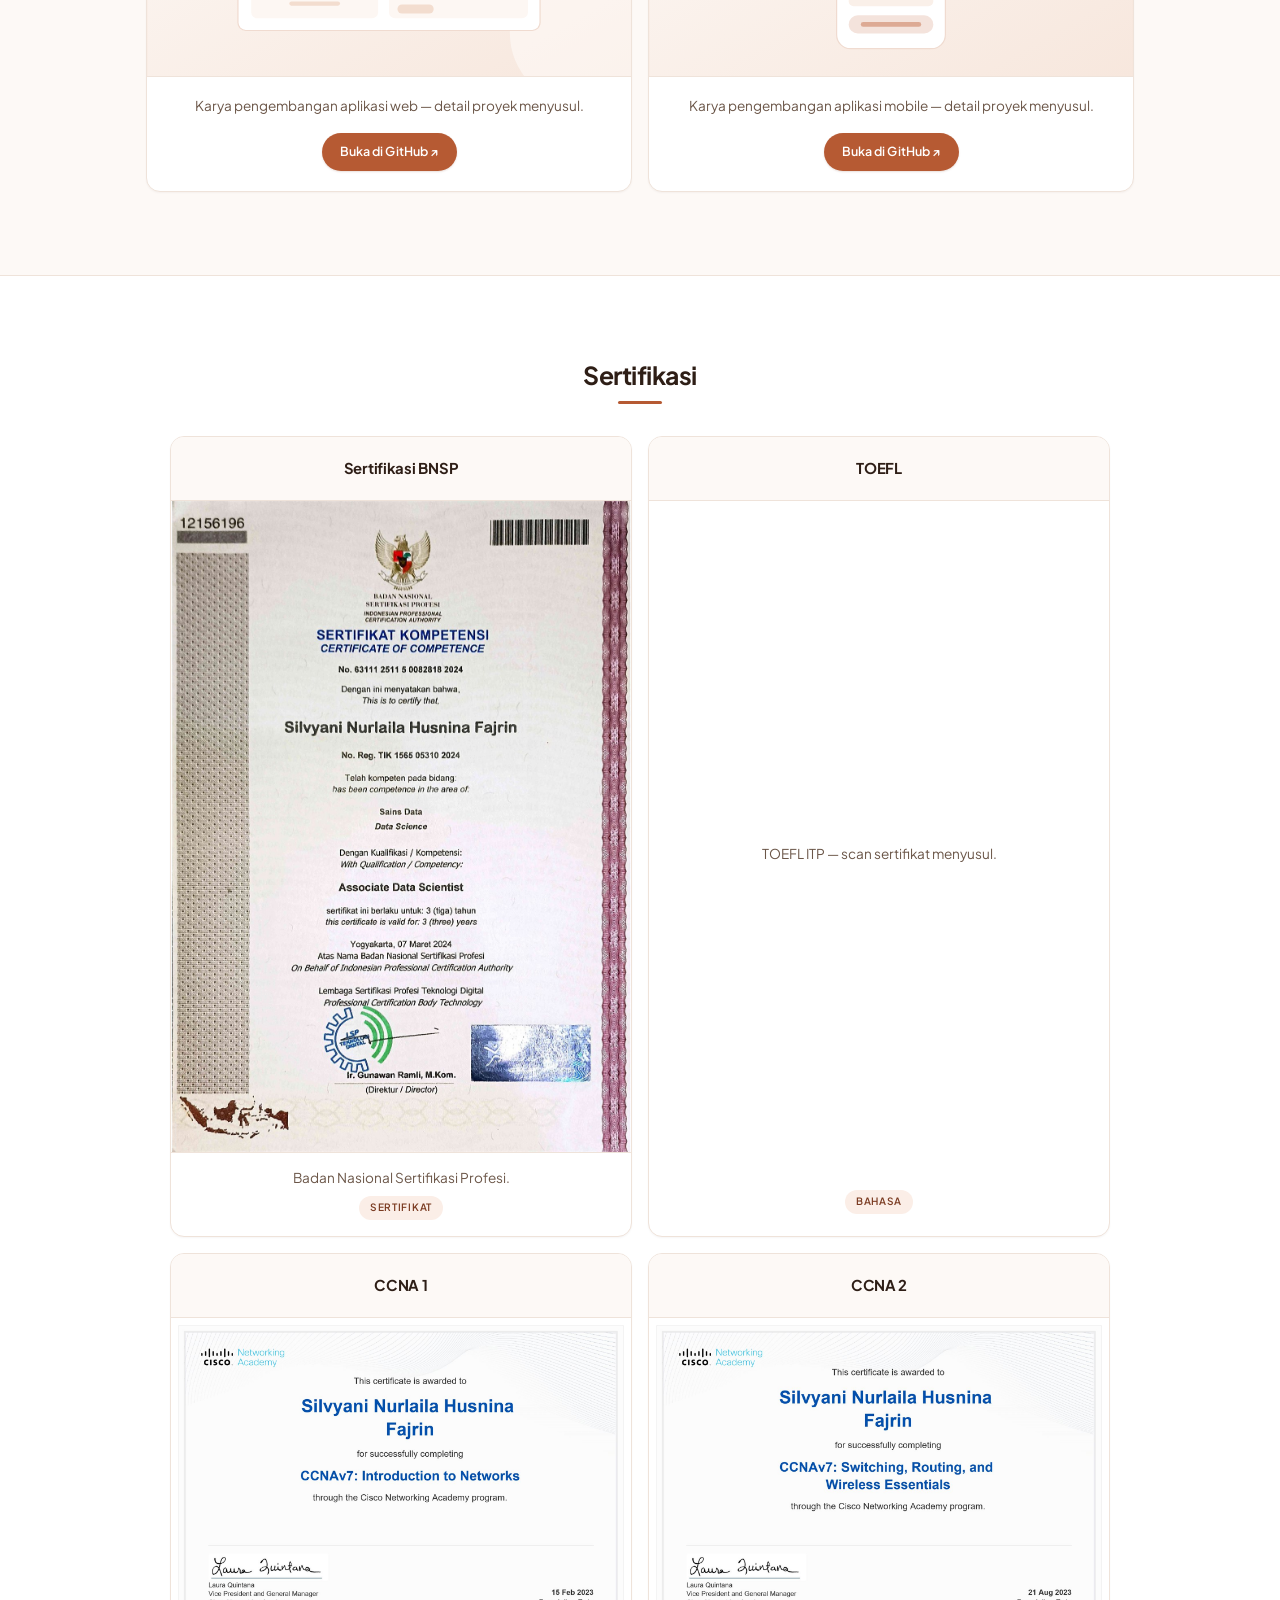
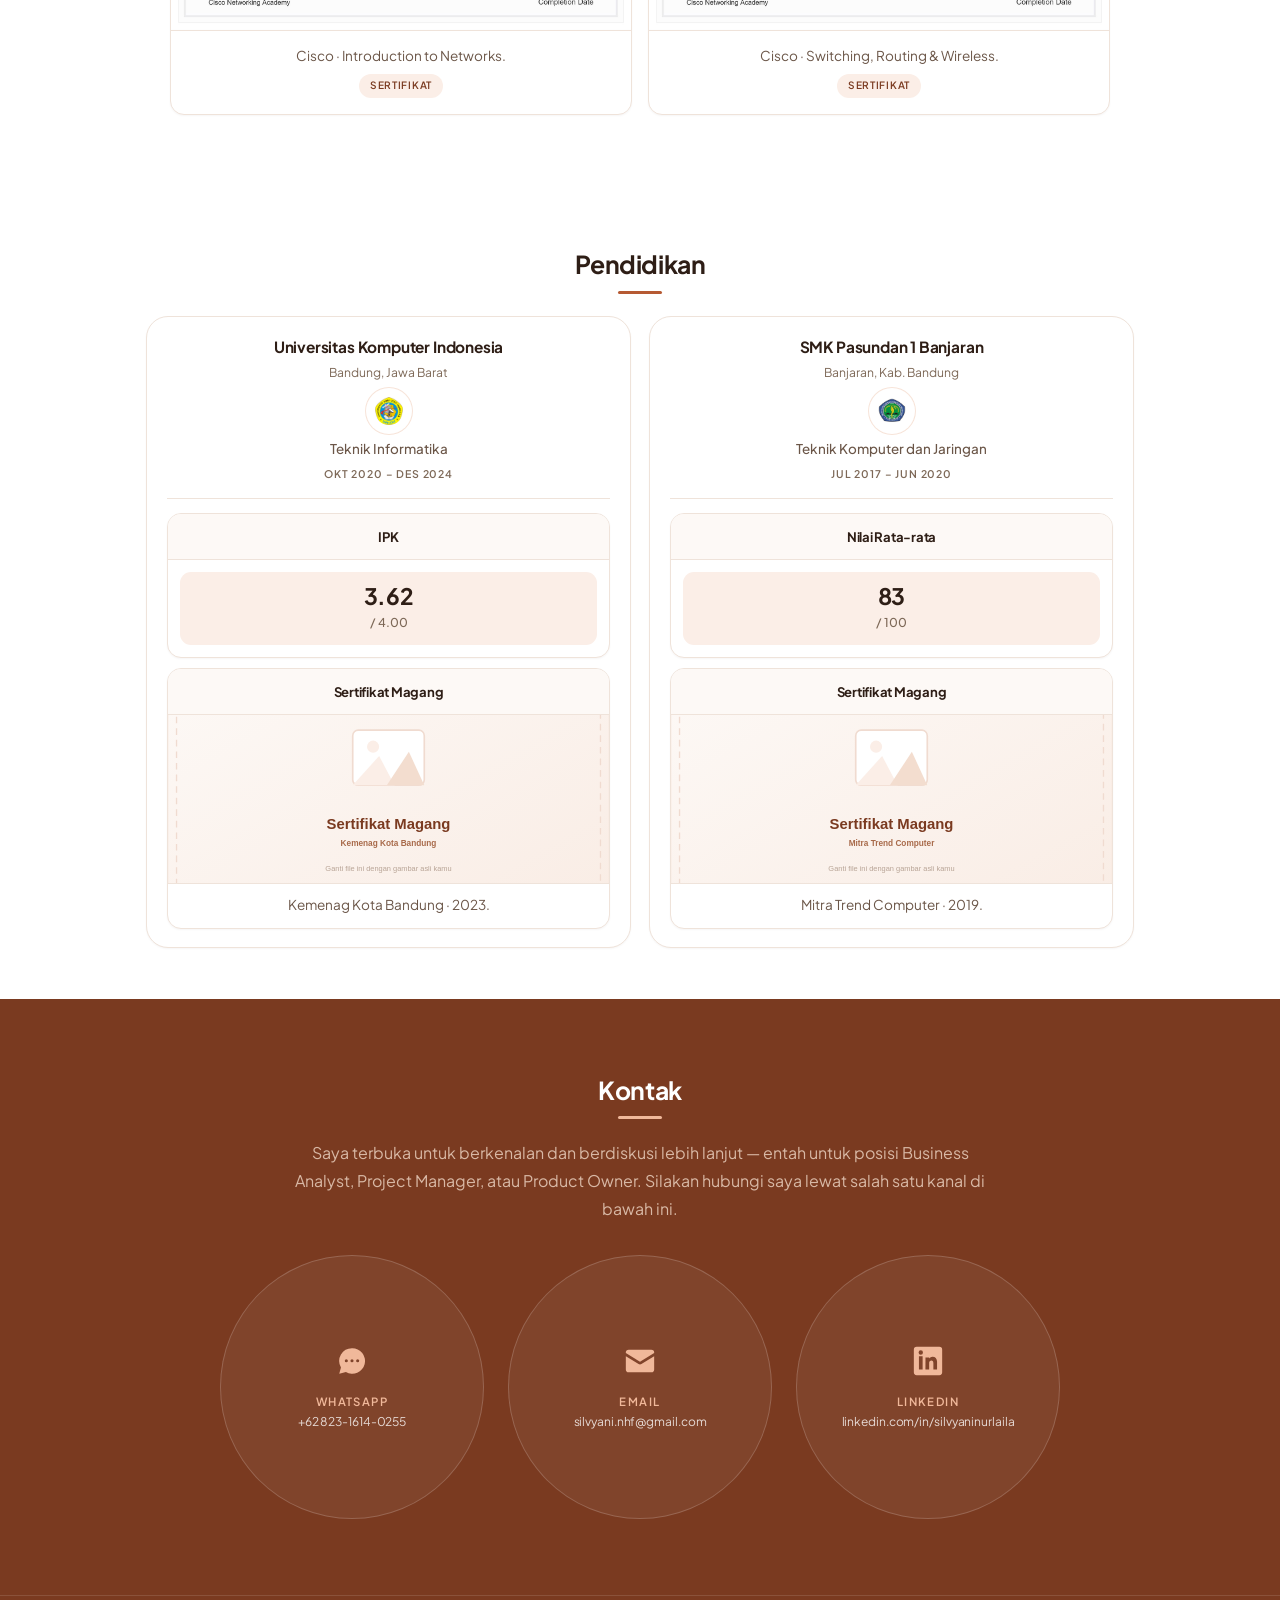
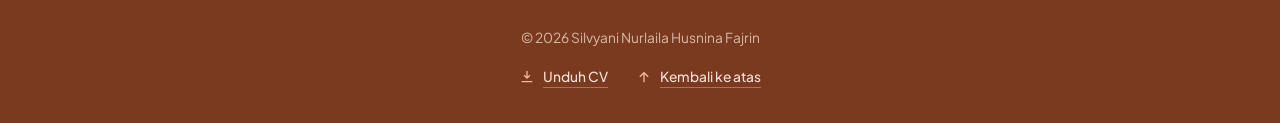
==== commit ac0b88f3: "fix: lagii" ====
--- a/index.html
+++ b/index.html
@@ -239,47 +239,44 @@
         <div class="project-grid">
 
           <article class="project-card" id="p1">
+            <h3 class="project-card__title">Sistem Survei Kepuasan Masyarakat di Kementerian Agama Kota Bandung</h3>
             <div class="project-card__media">
-              <img src="assets/bukti/proyek-1.svg" alt="Pratinjau visualisasi data tugas akhir" loading="lazy">
+              <img src="assets/bukti/proyek-1.svg" alt="Pratinjau Sistem Survei Kepuasan Masyarakat" loading="lazy">
             </div>
             <div class="project-card__body">
-              <h3 class="project-card__title">Visualisasi Data Tugas Akhir</h3>
+              <p class="project-card__desc">Magang &middot; Sep&ndash;Okt 2023.</p>
+              <a class="proof__link project-card__link" href="#" data-github="">Buka di GitHub &nearr;</a>
+            </div>
+          </article>
+
+          <article class="project-card" id="p2">
+            <h3 class="project-card__title">Visualisasi Data Kinerja Pelayanan di Cimahi Techno Park</h3>
+            <div class="project-card__media">
+              <img src="assets/bukti/proyek-2.svg" alt="Pratinjau Visualisasi Data Kinerja Pelayanan" loading="lazy">
+            </div>
+            <div class="project-card__body">
               <p class="project-card__desc">Merancang visualisasi data agar pola dan temuan penting terbaca dengan cepat.</p>
               <a class="proof__link project-card__link" href="#" data-github="">Buka di GitHub &nearr;</a>
             </div>
           </article>
 
-          <article class="project-card" id="p2">
-            <div class="project-card__media">
-              <img src="assets/bukti/proyek-2.svg" alt="Pratinjau perancangan aplikasi survei layanan" loading="lazy">
-            </div>
-            <div class="project-card__body">
-              <h3 class="project-card__title">Perancangan Aplikasi Survei Layanan</h3>
-              <p class="project-card__desc">Kantor Kementerian Agama Kota Bandung &middot; Sep&ndash;Okt 2023.</p>
-              <div class="proof__actions">
-                <a class="proof__link" href="#b2-lb">Lihat sertifikat</a>
-                <a class="proof__link project-card__link" href="#" data-github="">Buka di GitHub &nearr;</a>
-              </div>
-            </div>
-          </article>
-
           <article class="project-card" id="p3">
+            <h3 class="project-card__title">Proyek Aplikasi Web</h3>
             <div class="project-card__media">
               <img src="assets/bukti/proyek-3.svg" alt="Pratinjau proyek aplikasi web" loading="lazy">
             </div>
             <div class="project-card__body">
-              <h3 class="project-card__title">Proyek Aplikasi Web</h3>
               <p class="project-card__desc">Karya pengembangan aplikasi web &mdash; detail proyek menyusul.</p>
               <a class="proof__link project-card__link" href="#" data-github="">Buka di GitHub &nearr;</a>
             </div>
           </article>
 
           <article class="project-card" id="p4">
+            <h3 class="project-card__title">Proyek Aplikasi Mobile</h3>
             <div class="project-card__media">
               <img src="assets/bukti/proyek-4.svg" alt="Pratinjau proyek aplikasi mobile" loading="lazy">
             </div>
             <div class="project-card__body">
-              <h3 class="project-card__title">Proyek Aplikasi Mobile</h3>
               <p class="project-card__desc">Karya pengembangan aplikasi mobile &mdash; detail proyek menyusul.</p>
               <a class="proof__link project-card__link" href="#" data-github="">Buka di GitHub &nearr;</a>
             </div>
